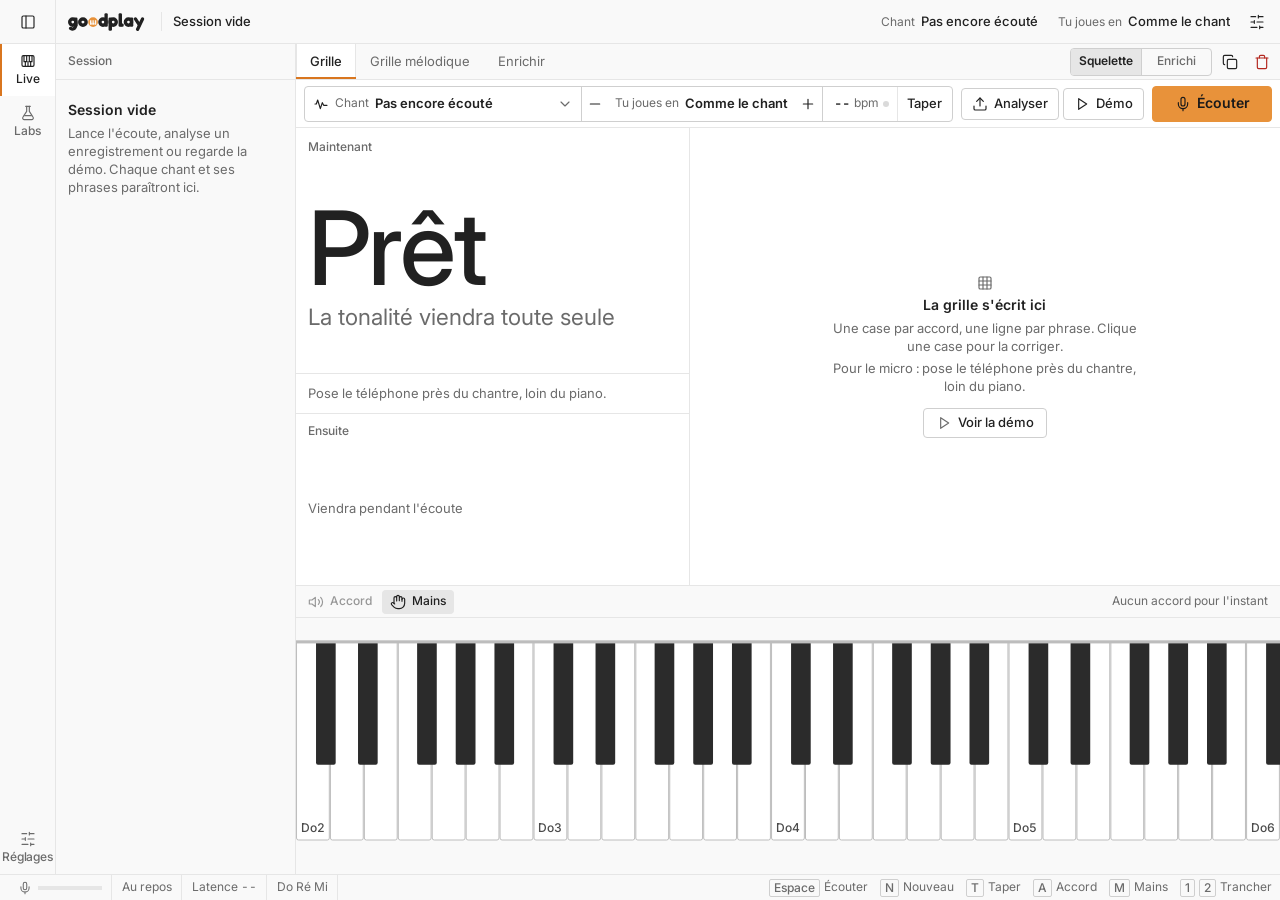
==== index.html @ c47165d8 "Version 2 : nouveau moteur, interface outil, Labs et reconnaissance Moteur réécrit (tonalité, accord" ====
<!doctype html>
<html lang="fr">
<head>
<meta charset="utf-8">
<meta name="viewport" content="width=device-width,initial-scale=1,viewport-fit=cover">
<meta name="description" content="goodplay écoute un chant, trouve la tonalité et souffle la basse à jouer au piano.">
<meta name="mobile-web-app-capable" content="yes">
<meta name="apple-mobile-web-app-capable" content="yes">
<meta name="apple-mobile-web-app-title" content="goodplay">
<meta name="theme-color" content="#ffffff" media="(prefers-color-scheme: light)">
<meta name="theme-color" content="#212121" media="(prefers-color-scheme: dark)">
<link rel="manifest" href="manifest.webmanifest">
<link rel="icon" href="icon.svg" type="image/svg+xml">
<link rel="apple-touch-icon" href="icon-180.png">
<title>goodplay</title>
<link rel="preconnect" href="https://fonts.googleapis.com">
<link rel="stylesheet" href="https://fonts.googleapis.com/css2?family=Inter:wght@400;500;600&display=swap">
<link rel="stylesheet" href="css/app.css">
</head>
<body data-onglet="live" data-panneau="grille">

<svg width="0" height="0" style="position:absolute" aria-hidden="true">
  <!-- Logo redessiné d'après la maquette. Le fichier officiel, s'il existe en SVG, se remplace ici. -->
  <symbol id="logo" viewBox="50 30 1680 395">
    <g fill="none" stroke="currentColor" stroke-width="75">
      <circle cx="155" cy="230" r="67.5"/><circle cx="378" cy="230" r="70"/><circle cx="818" cy="230" r="67.5"/><circle cx="1042" cy="230" r="67.5"/><circle cx="1377" cy="230" r="67.5"/>
    </g>
    <g fill="currentColor">
      <rect x="185" y="127" width="73" height="200" rx="28"/><rect x="850" y="35" width="73" height="298" rx="28"/><rect x="940" y="127" width="75" height="293" rx="28"/>
      <rect x="1160" y="35" width="75" height="298" rx="30"/><rect x="1200" y="262" width="72" height="71" rx="24"/><rect x="1410" y="127" width="73" height="206" rx="28"/>
    </g>
    <g fill="none" stroke="currentColor" stroke-width="72" stroke-linecap="round">
      <path d="M221 250V300C221 355 182 383 150 383C130 383 118 375 105 367"/><path d="M1530 160L1615 290"/><path d="M1686 160L1578 388"/>
    </g>
    <path fill="var(--accent)" fill-rule="evenodd" d="M493 230a107 107 0 1 0 214 0a107 107 0 1 0-214 0ZM532 195q0-8 8-8H563V243H572V280q0 8-8 8H540q-8 0-8-8ZM588 187H614V243H620V280q0 8-8 8H590q-8 0-8-8V243H588ZM640 187H662q8 0 8 8V280q0 8-8 8H638q-8 0-8-8V243H640Z"/>
  </symbol>
  <symbol id="i-mic" viewBox="0 0 24 24"><path d="M12 2a3 3 0 0 0-3 3v7a3 3 0 0 0 6 0V5a3 3 0 0 0-3-3Z"/><path d="M19 10v2a7 7 0 0 1-14 0v-2"/><path d="M12 19v3"/></symbol>
  <symbol id="i-stop" viewBox="0 0 24 24"><rect x="5" y="5" width="14" height="14" rx="2"/></symbol>
  <symbol id="i-upload" viewBox="0 0 24 24"><path d="M21 15v4a2 2 0 0 1-2 2H5a2 2 0 0 1-2-2v-4"/><path d="m17 8-5-5-5 5"/><path d="M12 3v12"/></symbol>
  <symbol id="i-play" viewBox="0 0 24 24"><path d="M7 4l12 8-12 8Z"/></symbol>
  <symbol id="i-plus" viewBox="0 0 24 24"><path d="M5 12h14M12 5v14"/></symbol>
  <symbol id="i-minus" viewBox="0 0 24 24"><path d="M5 12h14"/></symbol>
  <symbol id="i-sliders" viewBox="0 0 24 24"><path d="M21 4h-7M10 4H3M21 12h-9M8 12H3M21 20h-5M12 20H3M14 2v4M8 10v4M16 18v4"/></symbol>
  <symbol id="i-copy" viewBox="0 0 24 24"><rect width="14" height="14" x="8" y="8" rx="2"/><path d="M4 16c-1.1 0-2-.9-2-2V4c0-1.1.9-2 2-2h10c1.1 0 2 .9 2 2"/></symbol>
  <symbol id="i-trash" viewBox="0 0 24 24"><path d="M3 6h18"/><path d="M19 6v14c0 1-1 2-2 2H7c-1 0-2-1-2-2V6"/><path d="M8 6V4c0-1 1-2 2-2h4c1 0 2 1 2 2v2"/></symbol>
  <symbol id="i-x" viewBox="0 0 24 24"><path d="M18 6 6 18M6 6l12 12"/></symbol>
  <symbol id="i-alert" viewBox="0 0 24 24"><circle cx="12" cy="12" r="10"/><path d="M12 8v4M12 16h.01"/></symbol>
  <symbol id="i-chevron" viewBox="0 0 24 24"><path d="m6 9 6 6 6-6"/></symbol>
  <symbol id="i-fleche" viewBox="0 0 24 24"><path d="M5 12h14M13 6l6 6-6 6"/></symbol>
  <symbol id="i-haut" viewBox="0 0 24 24"><path d="m5 12 7-7 7 7M12 19V5"/></symbol>
  <symbol id="i-bas" viewBox="0 0 24 24"><path d="m5 12 7 7 7-7M12 5v14"/></symbol>
  <symbol id="i-music" viewBox="0 0 24 24"><path d="M9 18V5l12-2v13"/><circle cx="6" cy="18" r="3"/><circle cx="18" cy="16" r="3"/></symbol>
  <symbol id="i-grille" viewBox="0 0 24 24"><rect width="18" height="18" x="3" y="3" rx="2"/><path d="M3 9h18M3 15h18M9 3v18M15 3v18"/></symbol>
  <symbol id="i-piano" viewBox="0 0 24 24"><rect x="3" y="4" width="18" height="16" rx="2"/><path d="M8 13v7M16 13v7M12 13v7M6 4v9h4V4M14 4v9h4V4"/></symbol>
  <symbol id="i-labs" viewBox="0 0 24 24"><path d="M10 2v7.5L4.5 18A2.5 2.5 0 0 0 6.6 22h10.8a2.5 2.5 0 0 0 2.1-4L14 9.5V2"/><path d="M8.5 2h7M7 16h10"/></symbol>
  <symbol id="i-haut-parleur" viewBox="0 0 24 24"><path d="M11 5 6 9H2v6h4l5 4Z"/><path d="M15.5 8.5a5 5 0 0 1 0 7M19 5a10 10 0 0 1 0 14"/></symbol>
  <symbol id="i-oeil" viewBox="0 0 24 24"><path d="M2 12s3.6-7 10-7 10 7 10 7-3.6 7-10 7-10-7-10-7Z"/><circle cx="12" cy="12" r="3"/></symbol>
  <symbol id="i-main" viewBox="0 0 24 24"><path d="M18 11V6a2 2 0 0 0-4 0M14 10V4a2 2 0 0 0-4 0v2M10 10.5V6a2 2 0 0 0-4 0v8"/><path d="M18 8a2 2 0 0 1 4 0v6a8 8 0 0 1-8 8h-2c-2.8 0-4.5-.9-6-2.4L2.4 16a2 2 0 0 1 2.8-2.8L7 15"/></symbol>
  <symbol id="i-boucle" viewBox="0 0 24 24"><path d="m17 2 4 4-4 4"/><path d="M3 11V9a3 3 0 0 1 3-3h15M7 22l-4-4 4-4"/><path d="M21 13v2a3 3 0 0 1-3 3H3"/></symbol>
  <symbol id="i-check" viewBox="0 0 24 24"><path d="M20 6 9 17l-5-5"/></symbol>
  <symbol id="i-sure" viewBox="0 0 24 24"><circle cx="12" cy="12" r="10"/><path d="m8 12 3 3 5-6"/></symbol>
  <symbol id="i-probable" viewBox="0 0 24 24"><circle cx="12" cy="12" r="10"/><path d="M12 2a10 10 0 0 1 0 20Z" fill="currentColor"/></symbol>
  <symbol id="i-hypothese" viewBox="0 0 24 24"><circle cx="12" cy="12" r="10" stroke-dasharray="3 3.3"/><path d="M9.5 9.5a2.5 2.5 0 0 1 4.8 1c0 1.7-2.3 2-2.3 3.5M12 17h.01"/></symbol>
  <symbol id="i-cadenas" viewBox="0 0 24 24"><rect x="4" y="11" width="16" height="10" rx="2"/><path d="M8 11V7a4 4 0 0 1 8 0v4"/></symbol>
  <symbol id="i-ecoute" viewBox="0 0 24 24"><path d="M3 12h2l2-6 4 13 3-9 2 4h5"/></symbol>
  <symbol id="i-panneau" viewBox="0 0 24 24"><rect width="18" height="18" x="3" y="3" rx="2"/><path d="M9 3v18"/></symbol>
  <symbol id="i-recherche" viewBox="0 0 24 24"><circle cx="11" cy="11" r="8"/><path d="m21 21-4.3-4.3"/></symbol>
  <symbol id="i-idee" viewBox="0 0 24 24"><path d="M15 14c.2-1 .7-1.7 1.5-2.5A5 5 0 0 0 18 8 6 6 0 0 0 6 8c0 1 .2 2.2 1.5 3.5.7.7 1.3 1.5 1.5 2.5"/><path d="M9 18h6M10 22h4"/></symbol>
</svg>

<div class="app" id="app">
  <header class="barre">
    <button class="icone" id="arbreBasculer" aria-label="Masquer le panneau de gauche" aria-pressed="true" title="Masquer ou montrer le panneau de gauche"><svg class="ic"><use href="#i-panneau"/></svg></button>
    <svg class="logo" role="img" aria-label="goodplay"><use href="#logo"/></svg>
    <span class="espace" id="espaceNom">Session vide</span>
    <div class="barre-fin">
      <button class="tonbtn" id="barreTon" aria-haspopup="dialog" aria-expanded="false" aria-controls="popTon">
        <svg class="ic" id="barreIc"><use href="#i-ecoute"/></svg><small>Chant</small><b id="barreTonNom">Pas encore écouté</b><svg class="ic chev"><use href="#i-chevron"/></svg>
      </button>
      <button class="tonbtn barre-jeu" id="barreJeu" aria-haspopup="dialog" aria-expanded="false" aria-controls="popTon"><small>Tu joues en</small><b id="barreJeuNom">Comme le chant</b></button>
      <div class="vu vu-haut" role="img" aria-label="Niveau du micro"><span class="vu-rail"><i class="vuBarre"></i></span></div>
      <button class="icone act-reglages" aria-label="Réglages" title="Réglages"><svg class="ic"><use href="#i-sliders"/></svg></button>
    </div>
  </header>

  <nav class="rail" aria-label="Espaces">
    <button class="vue" data-onglet="live" aria-pressed="true"><svg class="ic"><use href="#i-piano"/></svg><span>Live</span></button>
    <button class="vue" data-onglet="labs" aria-pressed="false"><svg class="ic"><use href="#i-labs"/></svg><span>Labs</span></button>
    <button class="vue-r act-reglages"><svg class="ic"><use href="#i-sliders"/></svg><span>Réglages</span></button>
  </nav>

  <main class="scene" id="scene">
    <aside class="arbre" aria-label="Contenu de la session">
      <div class="arbre-tete">Session</div>
      <div class="arbre-corps" id="arbreCorps"></div>
    </aside>

    <div class="travail">
      <div class="onglets">
        <div class="f-onglets" role="tablist" aria-label="Affichage">
          <button role="tab" data-panneau="grille" aria-selected="true" id="tabGrille" aria-controls="grille">Grille</button>
          <button role="tab" data-panneau="melodie" aria-selected="false" id="tabMelodie" aria-controls="melodie">Grille mélodique</button>
          <button role="tab" data-panneau="enrichir" aria-selected="false" id="tabEnrichir" aria-controls="enrichirP">Enrichir<i class="point-signal" aria-hidden="true"></i></button>
        </div>
        <p class="structure" id="structure"></p>
        <div class="seg profondeur" role="group" aria-label="Profondeur des accords">
          <button data-v="squelette" title="La basse et l'accord de base">Squelette</button>
          <button data-v="enrichi" title="Ajoute une couleur à chaque accord">Enrichi</button>
        </div>
        <button class="icone" id="copier" aria-label="Copier la grille" title="Copier la grille"><svg class="ic"><use href="#i-copy"/></svg></button>
        <button class="icone danger" id="effacer" aria-label="Effacer la grille" title="Effacer la grille"><svg class="ic"><use href="#i-trash"/></svg></button>
      </div>

      <div class="commande" aria-label="Commandes">
        <div class="cmd-champ">
          <button class="seg-ton" id="tonBtn" aria-haspopup="dialog" aria-expanded="false" aria-controls="popTon">
            <svg class="ic" id="tonIc"><use href="#i-ecoute"/></svg><small>Chant</small><b id="tonNom">Pas encore écouté</b><span class="ton-etat" id="tonEtat"></span><svg class="ic chev"><use href="#i-chevron"/></svg>
          </button>
          <div class="jeu" role="group" aria-label="Tonalité dans laquelle tu joues">
            <button class="pas" id="jeuMoins" aria-label="Jouer un demi-ton plus bas" title="Un demi-ton plus bas"><svg class="ic"><use href="#i-minus"/></svg></button>
            <button class="jeu-val" id="jeuBtn" aria-haspopup="dialog" aria-expanded="false" aria-controls="popTon"><small>Tu joues en</small><b id="jeuNom">Comme le chant</b><output class="tp" id="tpVal" aria-live="polite"></output></button>
            <button class="pas" id="jeuPlus" aria-label="Jouer un demi-ton plus haut" title="Un demi-ton plus haut"><svg class="ic"><use href="#i-plus"/></svg></button>
          </div>
          <div class="tempo">
            <span class="bpm"><b class="bpmV">--</b><small>bpm</small><i class="battue" id="battue"></i></span>
            <button class="taper taper-cmd">Taper</button>
          </div>
        </div>
        <div class="cmd-sec">
          <button class="btn direct-seul act-nouveau"><svg class="ic"><use href="#i-plus"/></svg><span>Nouveau chant</span></button>
          <label class="btn repos"><svg class="ic"><use href="#i-upload"/></svg><span>Analyser<span class="long"> un enregistrement</span></span><input class="act-fichier" type="file" accept="audio/*,.m4a,.mp3,.wav,.aac"></label>
          <button class="btn repos act-demo"><svg class="ic"><use href="#i-play"/></svg><span>Démo</span></button>
          <button class="btn tel-seul act-accord" disabled aria-label="Écouter l'accord"><svg class="ic"><use href="#i-haut-parleur"/></svg></button>
          <button class="btn tel-seul act-mains" aria-pressed="true" aria-label="Montrer les mains"><svg class="ic"><use href="#i-main"/></svg></button>
        </div>
        <button class="btn principal envoi act-micro repos"><svg class="ic"><use href="#i-mic"/></svg><span>Écouter</span></button>
        <button class="btn principal envoi arret act-arret direct-seul"><svg class="ic"><use href="#i-stop"/></svg><span>Arrêter</span></button>
      </div>

      <div class="corps">
        <section class="maintenant" id="pupitre" aria-label="Accord à jouer">
          <div class="reco-bande" id="recoBande" role="status" hidden><p id="recoTxt"></p><button class="lien" id="recoSauve" aria-haspopup="dialog" hidden></button><button class="lien" id="recoNon" hidden>Ce n'est pas ce chant</button></div>
          <button class="tp-bande" id="tpBande" aria-haspopup="dialog" aria-controls="popTon" hidden></button>
          <div class="ton-choix" id="tonChoix" role="group" aria-label="Choisis la tonalité" hidden></div>
          <div class="duo">
            <div class="now">
              <span class="etiq-z">Maintenant<span class="prop" id="nowProp" title="Je devine les accords : le chant n'est pas reconnu" hidden>proposition</span></span>
              <button class="now-btn" id="nowBtn" aria-label="Écouter l'accord" disabled>
                <span class="chiffre" id="nowDeg"></span>
                <span class="accord" id="nowNom"></span>
                <span class="now-basse" id="nowBasse"></span>
              </button>
              <div class="now-choix" id="nowChoix" role="group" aria-label="Choisis l'accord" hidden></div>
            </div>
            <div class="ensuite vide-en" id="ensuite">
              <span class="etiq-z">Ensuite<span class="badge" id="nextBadge" hidden></span></span>
              <span class="en-corps" id="nextCorps"><span class="chiffre2" id="nextDeg"></span><span class="accord2" id="nextNom"></span></span>
              <span class="en-attente" id="nextAttente"></span>
              <span class="jauge" id="nextJauge" hidden><i id="nextJaugeI"></i></span>
            </div>
          </div>
          <div class="sous-ligne">
            <p class="sous" id="nowSous"></p>
            <div class="pasca" id="pasCa" hidden></div>
          </div>
          <div class="aide" id="aide" role="status" hidden><svg class="ic"><use href="#i-alert"/></svg><span><b id="aideT"></b> <span id="aideD"></span></span></div>
          <aside class="enrichir-tel" aria-label="Idée pour enrichir"><svg class="ic"><use href="#i-idee"/></svg><div class="suggs" id="suggsTel"></div></aside>
        </section>

        <section class="feuille" id="feuille" aria-label="Grille de la chanson">
          <div class="f-corps">
            <div class="grille" id="grille" role="tabpanel" aria-labelledby="tabGrille" tabindex="-1">
              <div class="vide" id="grilleVide"><svg class="ic"><use href="#i-grille"/></svg><b>La grille s'écrit ici</b><span>Une case par accord, une ligne par phrase. Clique une case pour la corriger.</span><span>Pour le micro : pose le téléphone près du chantre, loin du piano.</span><button class="btn act-demo vide-action"><svg class="ic"><use href="#i-play"/></svg>Voir la démo</button></div>
            </div>
            <div class="melodie" id="melodie" role="tabpanel" aria-labelledby="tabMelodie" tabindex="-1" hidden>
              <div class="vide" id="melodieVide"><svg class="ic"><use href="#i-music"/></svg><b>La mélodie s'écrit ici</b><span>Chaque note chantée, avec son nom, sous les accords, dès que tu chantes.</span></div>
            </div>
            <div class="enrichir-p" id="enrichirP" role="tabpanel" aria-labelledby="tabEnrichir" tabindex="-1" hidden>
              <div class="en-tete">
                <h2>Suggestions de l'accord en cours et du suivant</h2>
                <button class="choix" id="styleBtn" aria-haspopup="listbox" aria-expanded="false"><small>Style</small><span id="styleNom">Gospel</span><svg class="ic"><use href="#i-chevron"/></svg></button>
              </div>
              <div class="suggs" id="suggs"></div>
            </div>
            <button class="direct" id="retourDirect" hidden><svg class="ic"><use href="#i-bas"/></svg>Revenir au direct</button>
          </div>
          <textarea class="copie" id="copieTexte" readonly hidden aria-label="Texte de la grille à copier"></textarea>
        </section>
      </div>

      <div class="sep" role="separator" aria-orientation="horizontal" aria-label="Hauteur du clavier" tabindex="0"></div>

      <section class="kbzone" aria-label="Clavier et mains">
        <div class="kb-tete">
          <div class="kb-actions">
            <button class="btn act-accord" disabled><svg class="ic"><use href="#i-haut-parleur"/></svg><span>Accord</span></button>
            <button class="btn act-mains" aria-pressed="true"><svg class="ic"><use href="#i-main"/></svg><span>Mains</span></button>
          </div>
          <div class="apercu" id="apercu" hidden><span id="apercuNom"></span><button class="lien" id="apercuFin">Retour au direct</button></div>
          <p class="kb-etat" id="kbEtat"></p>
        </div>
        <div class="kb-corps"><div class="clavier" id="clavier"></div></div>
      </section>
    </div>
  </main>

  <section class="labs" id="labs" hidden><div id="labsMontage"></div></section>

  <footer class="statut">
    <span class="st-bloc st-live vu vu-bas" role="img" aria-label="Niveau du micro"><svg class="ic"><use href="#i-mic"/></svg><span class="vu-rail"><i class="vuBarre"></i></span></span>
    <span class="st-bloc" id="stEtat" role="status">Au repos</span>
    <span class="st-bloc st-live" id="stLat" title="Temps entre le début de note retenu par le moteur et l'accord affiché, médiane des derniers accords">Latence --</span>
    <button class="st-nota" id="stNota" title="Changer les noms des notes"></button>
    <span class="st-racc" aria-label="Raccourcis clavier">
      <span><kbd>Espace</kbd><i>Écouter</i></span>
      <span class="st-live"><kbd>N</kbd><i>Nouveau</i></span>
      <span class="st-live"><kbd>T</kbd><i>Taper</i></span>
      <span class="st-live"><kbd>A</kbd><i>Accord</i></span>
      <span class="st-live"><kbd>M</kbd><i>Mains</i></span>
      <span class="st-live"><kbd>1</kbd><kbd>2</kbd><i>Trancher</i></span>
    </span>
  </footer>

  <nav class="tabbar" aria-label="Navigation">
    <button class="tab" data-onglet="live" aria-pressed="true"><svg class="ic"><use href="#i-piano"/></svg>Live</button>
    <button class="tab" data-onglet="grille" aria-pressed="false"><svg class="ic"><use href="#i-grille"/></svg>Grille</button>
    <button class="fab" id="fab"><svg class="ic"><use id="fabIc" href="#i-mic"/></svg><span id="fabTxt">Écouter</span></button>
    <button class="tab" data-onglet="melodie" aria-pressed="false"><svg class="ic"><use href="#i-music"/></svg>Mélodie</button>
    <button class="tab" data-onglet="labs" aria-pressed="false"><svg class="ic"><use href="#i-labs"/></svg>Labs</button>
  </nav>
</div>

<div class="annonce" id="annonce" role="status" hidden>
  <svg class="ic" id="annonceIc"><use id="annonceUse" href="#i-haut"/></svg>
  <div class="annonce-t" id="annonceT"></div>
  <button class="lien" id="annonceAnnuler" hidden>Annuler</button>
  <button class="icone petite" id="annonceFermer" aria-label="Fermer le message"><svg class="ic"><use href="#i-x"/></svg></button>
</div>

<!-- Enregistrer un chant -->
<div class="pop pop-nom" id="popNom" role="dialog" aria-label="Enregistrer dans Mes chants" hidden>
  <div class="pop-tete"><h2>Enregistrer dans Mes chants</h2><button class="icone" data-fermer aria-label="Fermer"><svg class="ic"><use href="#i-x"/></svg></button></div>
  <form class="nom-form" id="nomForm" novalidate>
    <label class="nom-champ"><span>Nom du chant</span><input id="nomChant" maxlength="60" autocomplete="off"></label>
    <button class="btn principal" type="submit">Enregistrer</button>
    <p class="nom-err" id="nomErr" role="alert" hidden></p>
    <p class="note">Ta grille et la mélodie entendue restent sur cet appareil. Je reconnaîtrai ce chant la prochaine fois, même dans une autre tonalité.</p>
  </form>
</div>

<!-- Tonalité et Transpose -->
<div class="pop pop-ton" id="popTon" role="dialog" aria-label="Tonalité et Transpose" hidden>
  <div class="pop-tete"><h2>Tonalité et Transpose</h2><button class="icone" data-fermer aria-label="Fermer"><svg class="ic"><use href="#i-x"/></svg></button></div>
  <div class="ton-cols">
    <div class="ton-col">
      <h3>Le chant</h3>
      <p class="etat" id="popEtat"></p>
      <div class="seg" id="tonMode" role="group" aria-label="Choix de la tonalité du chant"><button data-v="auto">Automatique</button><button data-v="manuel">Je la choisis</button></div>
      <div class="ton-manuel" id="tonManuel" hidden>
        <div class="notes" id="tonNotes" role="group" aria-label="Note de la tonalité"></div>
        <div class="seg" id="tonQualite" role="group" aria-label="Mode"><button data-v="maj">Majeur</button><button data-v="min">Mineur</button></div>
      </div>
      <button class="btn" id="redetecter"><svg class="ic"><use href="#i-boucle"/></svg>Re-détecter</button>
      <p class="note">Re-détecter repart à zéro, sur un nouveau bloc de grille.</p>
    </div>
    <div class="ton-col">
      <h3>Tu joues en</h3>
      <p class="etat" id="popJeu"></p>
      <div class="notes" id="jeuNotes" role="group" aria-label="Tonalité dans laquelle tu joues"></div>
      <div class="ligne-pas">
        <button class="btn" id="popMoins"><svg class="ic"><use href="#i-minus"/></svg>Demi-ton</button>
        <button class="btn" id="popPlus"><svg class="ic"><use href="#i-plus"/></svg>Demi-ton</button>
      </div>
      <button class="btn" id="popComme">Comme le chant</button>
      <div class="tempo-tel"><span class="bpm"><b class="bpmV">--</b><small>bpm</small></span><button class="btn taper">Taper le tempo</button></div>
      <div class="actions-tel"><button class="btn direct-seul act-nouveau"><svg class="ic"><use href="#i-plus"/></svg>Nouveau chant</button><button class="btn act-mains" aria-pressed="true"><svg class="ic"><use href="#i-main"/></svg><span>Mains</span></button></div>
    </div>
  </div>
</div>

<!-- Une case de la grille -->
<div class="pop pop-case" id="popCase" role="dialog" aria-labelledby="caseTitre" hidden>
  <div class="pop-tete">
    <h2 id="caseTitre"></h2>
    <button class="icone" data-fermer aria-label="Fermer"><svg class="ic"><use href="#i-x"/></svg></button>
  </div>
  <div class="case-corps">
    <h3>C'est plutôt</h3>
    <div class="case-alts" id="caseAlts"></div>
    <div class="case-autres" id="caseAutres"></div>
    <div class="case-clavier" id="caseClavier"></div>
    <button class="btn principal" id="caseEcouter"><svg class="ic"><use href="#i-haut-parleur"/></svg>Écouter cet accord</button>
  </div>
</div>

<div class="pop pop-liste" id="popMenu" role="listbox" aria-label="Choix" tabindex="-1" hidden></div>

<!-- Réglages -->
<dialog id="reglages" aria-labelledby="regTitre">
  <div class="reg-tete"><h2 id="regTitre">Réglages</h2><button class="icone" id="fermerReglages" aria-label="Fermer les réglages"><svg class="ic"><use href="#i-x"/></svg></button></div>
  <div class="reg">
    <div class="champ"><span class="champ-t">Thème</span>
      <div class="seg" data-reg="theme" role="group" aria-label="Thème"><button data-v="auto">Auto</button><button data-v="light">Clair</button><button data-v="dark">Sombre</button></div></div>
    <div class="champ"><span class="champ-t">Noms des notes</span>
      <div class="seg" data-reg="notation" role="group" aria-label="Noms des notes"><button data-v="fr">Do Ré Mi</button><button data-v="en">C D E</button></div></div>
    <div class="champ"><span class="champ-t">Main gauche</span>
      <div class="seg" data-reg="niveauMg" role="group" aria-label="Main gauche"><button data-v="0">Basse</button><button data-v="1">Octave</button><button data-v="2">Avec quinte</button></div></div>

    <div class="champ"><label class="interrupteur"><span><b>Un bassiste joue avec toi</b><small>Lit aussi la basse réelle dans le son. À activer seulement si un autre musicien joue la basse. S'applique à partir d'une grille vide.</small></span><input type="checkbox" role="switch" id="basseReelle"><i></i></label></div>
    <div class="champ"><label class="interrupteur"><span><b>Suivre les changements de tonalité</b><small>Bascule seul quand la personne qui mène change de ton.</small></span><input type="checkbox" role="switch" id="modulationAuto"><i></i></label></div>
    <div class="champ"><label class="champ-t" for="silence">Nouveau chant après un silence de <span id="silenceV"></span></label><input type="range" id="silence" min="8" max="60" step="1"></div>

    <div class="champ"><span class="champ-t">Voix</span>
      <div class="seg" data-reg="sortie" role="group" aria-label="Sortie"><button data-v="both">Écran et voix</button><button data-v="voice">Voix seule</button><button data-v="screen">Écran seul</button></div>
      <small>La voix seule convient aux lunettes sans écran.</small></div>
    <div class="champ"><span class="champ-t">La voix annonce</span>
      <div class="seg" data-reg="annonce" role="group" aria-label="La voix annonce"><button data-v="deg">Degré</button><button data-v="note">Note</button><button data-v="both">Les deux</button></div></div>
    <div class="champ" id="champVoixTel" hidden><label class="interrupteur"><span><b>Activer la voix sur ce téléphone</b><small>Désactivée par défaut : sur iPhone, la voix peut couper le micro pendant l'écoute.</small></span><input type="checkbox" role="switch" id="voixTel"><i></i></label></div>

    <div class="champ"><label class="interrupteur"><span><b>Paroles (expérimental)</b><small>Reconnaissance vocale du chant, quand le navigateur la permet.</small></span><input type="checkbox" role="switch" id="paroles"><i></i></label></div>
    <div class="champ"><label class="champ-t" for="volDemo">Volume de la démo</label><input type="range" id="volDemo" min="0" max="1" step=".05"><small>La démo : Amazing Grace par Vera Hall, Dock Reed, Jesse Allison, Alabama, 1937, voix seules, domaine public selon Wikimedia Commons.</small></div>

    <details class="diag" id="diag">
      <summary>Diagnostic<svg class="ic"><use href="#i-chevron"/></svg></summary>
      <p class="note">Si le micro se comporte mal sur ton téléphone, copie ce texte et envoie-le.</p>
      <pre id="diagTexte" tabindex="0"></pre>
      <button class="btn" id="diagCopier"><svg class="ic"><use href="#i-copy"/></svg>Copier le diagnostic</button>
    </details>
  </div>
</dialog>

<script src="js/theorie.js"></script>
<script src="js/doigtes.js"></script>
<script src="js/moteur.js"></script>
<script src="js/catalogue.js"></script>
<script src="js/enrichir.js"></script>
<script src="js/audio.js"></script>
<script src="js/clavier.js"></script>
<link rel="stylesheet" href="css/labs.css">
<script src="js/chants.js"></script>
<script src="js/reconnaissance.js"></script>
<script src="js/labs.js"></script>
<script src="js/app.js"></script>
</body>
</html>
---- css/app.css ----
/* goodplay : un outil de travail. Plan continu, panneaux jointifs à filets de 1 px, rayon de 4 px au maximum.
   Base : le téléphone. PC à partir de 1024 px, téléphone couché juste avant le PC.
   Orange vif : l'action principale et l'onglet actif. Orange de la basse : main gauche. Bleu : accord et main droite. */
:root{
  --fond:#fff; --panneau:#f9f9f9; --survol:#f2f2f2; --presse:#e6e6e6;
  --filet:#e6e6e6; --bord:#cfcfcf; --bord-fort:#8c8c8c;
  --texte:#212121; --texte-2:#6b6b6b;
  --accent:#e8923a; --accent-h:#f0a252; --accent-a:#d9822b; --sur-accent:#1a1a1a; --accent-fil:#d9761f;
  --basse:#a85000; --accord:#125c9d; --actif:#1b6fb8; --sur-actif:#fff; --actif-doux:#e6f0f9; --orange-doux:#fcefe2;
  --ok:#17703f; --danger:#b3261e; --focus:#1b6fb8;
  --melodie:#212121; --melodie-vive:#125c9d; --ligne-tonique:#b0b0b0; --ligne-gamme:#e6e6e6;
  --t-blanche:#fff; --t-blanche-h:#ececec; --t-bord:#bdbdbd; --t-noire:#2b2b2b; --t-noire-h:#4a4a4a; --t-texte:#4a4a4a;
  --jg:#f4c08e; --jg-noire:#c96f14; --jd:#8fc0ec; --jd-noire:#1b6fb8; --m-g:#e8923a; --m-d:#1b6fb8; --sur-m-g:#1a1a1a; --sur-m-d:#fff;
  --ombre:0 2px 8px rgba(0,0,0,.14); --voile:rgba(0,0,0,.4);
  --f:"Inter",system-ui,-apple-system,"Segoe UI",sans-serif;
  --r:4px; --vite:120ms;
  --cible:44px; --taille:14px; --kb-h:clamp(170px,32vh,560px); --arbre-l:240px;
  color-scheme:light;
}
@media (prefers-color-scheme:dark){:root:not([data-theme="light"]){
  --fond:#212121; --panneau:#2b2b2b; --survol:#333; --presse:#3a3a3a;
  --filet:#3a3a3a; --bord:#4d4d4d; --bord-fort:#8c8c8c;
  --texte:#f0f0f0; --texte-2:#a6a6a6;
  --accent-fil:#e8923a;
  --basse:#f5b06a; --accord:#8ec8ff; --actif:#2a73b5; --sur-actif:#fff; --actif-doux:#22364a; --orange-doux:#3d2f22;
  --ok:#67d694; --danger:#ff9d92; --focus:#8ec8ff;
  --melodie:#f0f0f0; --melodie-vive:#8ec8ff; --ligne-tonique:#6b6b6b; --ligne-gamme:#3a3a3a;
  --t-blanche:#d4d4d4; --t-blanche-h:#c2c2c2; --t-bord:#6b6b6b; --t-noire:#141414; --t-noire-h:#3a3a3a; --t-texte:#3a3a3a;
  --jg:#e8a765; --jg-noire:#d9822b; --jd:#6aaae3; --jd-noire:#2a73b5; --m-d:#2a73b5;
  --ombre:0 2px 8px rgba(0,0,0,.5); --voile:rgba(0,0,0,.55);
  color-scheme:dark }}
:root[data-theme="dark"]{
  --fond:#212121; --panneau:#2b2b2b; --survol:#333; --presse:#3a3a3a;
  --filet:#3a3a3a; --bord:#4d4d4d; --bord-fort:#8c8c8c;
  --texte:#f0f0f0; --texte-2:#a6a6a6;
  --accent-fil:#e8923a;
  --basse:#f5b06a; --accord:#8ec8ff; --actif:#2a73b5; --sur-actif:#fff; --actif-doux:#22364a; --orange-doux:#3d2f22;
  --ok:#67d694; --danger:#ff9d92; --focus:#8ec8ff;
  --melodie:#f0f0f0; --melodie-vive:#8ec8ff; --ligne-tonique:#6b6b6b; --ligne-gamme:#3a3a3a;
  --t-blanche:#d4d4d4; --t-blanche-h:#c2c2c2; --t-bord:#6b6b6b; --t-noire:#141414; --t-noire-h:#3a3a3a; --t-texte:#3a3a3a;
  --jg:#e8a765; --jg-noire:#d9822b; --jd:#6aaae3; --jd-noire:#2a73b5; --m-d:#2a73b5;
  --ombre:0 2px 8px rgba(0,0,0,.5); --voile:rgba(0,0,0,.55);
  color-scheme:dark }

*{box-sizing:border-box}
[hidden]{display:none!important}
html{-webkit-text-size-adjust:100%;height:100%}
body{margin:0;height:100%;background:var(--fond);color:var(--texte);font:400 var(--taille)/1.4 var(--f);font-variant-numeric:tabular-nums;overflow-x:hidden}
h1,h2,h3,p,figure{margin:0}
button,input,textarea{font:inherit;color:inherit}
button,label{-webkit-tap-highlight-color:transparent}
:focus-visible{outline:2px solid var(--focus);outline-offset:-2px}
.ic{width:16px;height:16px;flex:none;fill:none;stroke:currentColor;stroke-width:1.75;stroke-linecap:round;stroke-linejoin:round}
.logo{display:block;height:18px;width:auto;aspect-ratio:1680/395;flex:none}
kbd{display:inline-block;font:500 12px/1 var(--f);padding:2px 4px;border:1px solid var(--bord);border-radius:2px;color:inherit}
.note{color:var(--texte-2);font-size:13px}
.long,.tel-seul{display:inline}

/* Boutons : huit états */
.btn{position:relative;display:inline-flex;align-items:center;justify-content:center;gap:6px;min-height:var(--cible);padding:0 12px;border:1px solid var(--bord);border-radius:var(--r);background:transparent;color:var(--texte);font-size:var(--taille);font-weight:500;line-height:1.2;cursor:pointer;text-align:center;white-space:nowrap;transition:background-color var(--vite) ease,border-color var(--vite) ease}
.btn:active{background:var(--presse)}
.btn:disabled{opacity:.45;cursor:not-allowed}
.btn[aria-busy="true"]{opacity:.7;cursor:progress}
.btn[aria-pressed="true"]{background:var(--presse);border-color:var(--bord-fort)}
.btn.principal{background:var(--accent);border-color:var(--accent);color:var(--sur-accent);font-weight:600}
.btn.principal:active{background:var(--accent-a);border-color:var(--accent-a)}
.btn.arret .ic{fill:currentColor;stroke:none}
.btn input{position:absolute;width:1px;height:1px;opacity:0}
label.btn:focus-within{outline:2px solid var(--focus);outline-offset:-2px}
.icone{display:inline-grid;place-items:center;width:var(--cible);height:var(--cible);flex:none;padding:0;border:0;border-radius:var(--r);background:transparent;color:var(--texte);cursor:pointer;transition:background-color var(--vite) ease}
.icone:active{background:var(--presse)}
.icone:disabled{opacity:.45;cursor:not-allowed}
.icone[aria-pressed="true"]{background:var(--presse)}
.icone.danger{color:var(--danger)}
.lien{display:inline-flex;align-items:center;gap:6px;min-height:var(--cible);padding:0 8px;border:0;border-radius:var(--r);background:transparent;color:var(--accord);font-weight:500;cursor:pointer;transition:background-color var(--vite) ease}
.lien:active{background:var(--presse)}
@media (hover:hover) and (pointer:fine){
  .btn:hover:not(:disabled){background:var(--survol)}
  .btn[aria-pressed="true"]:hover{background:var(--presse)}
  .btn.principal:hover:not(:disabled){background:var(--accent-h);border-color:var(--accent-h)}
  .icone:hover:not(:disabled),.lien:hover{background:var(--survol)}
}

/* Choix segmenté : un champ continu, sans pastille */
.seg{display:inline-grid;grid-auto-flow:column;grid-auto-columns:1fr;border:1px solid var(--bord);border-radius:var(--r);overflow:clip}
.seg button{min-height:var(--cible);padding:0 10px;border:0;border-radius:0;background:transparent;color:var(--texte-2);font-size:var(--taille);font-weight:500;cursor:pointer;white-space:nowrap;transition:background-color var(--vite) ease,color var(--vite) ease}
.seg button+button{box-shadow:inset 1px 0 0 var(--bord)}
.seg button:active{background:var(--presse);color:var(--texte)}
.seg button:disabled{opacity:.45;cursor:not-allowed}
.seg button[aria-pressed="true"]{background:var(--presse);color:var(--texte);font-weight:600}
@media (hover:hover) and (pointer:fine){.seg button:hover:not(:disabled):not([aria-pressed="true"]){background:var(--survol);color:var(--texte)}}

/* Cadre */
.app{height:100vh;height:100dvh;display:grid;grid-template-columns:minmax(0,1fr);grid-template-rows:auto minmax(0,1fr) auto;overflow:hidden;overflow:clip}
.rail,.statut,.arbre,.sep,#arbreBasculer,.espace,.barre .barre-jeu,.barre .tonbtn small{display:none}

/* Barre haute */
.barre{display:flex;align-items:center;gap:6px;min-height:44px;padding:env(safe-area-inset-top) max(0px,env(safe-area-inset-right)) 0 max(10px,env(safe-area-inset-left));background:var(--panneau);border-bottom:1px solid var(--filet)}
.barre-fin{flex:1;min-width:0;display:flex;align-items:center;gap:6px;justify-content:flex-end}
.tonbtn{flex:1;min-width:0;align-self:stretch;display:flex;align-items:center;gap:6px;min-height:var(--cible);padding:0 8px;border:0;border-radius:0;background:transparent;box-shadow:inset 1px 0 0 var(--filet),inset -1px 0 0 var(--filet);text-align:left;cursor:pointer;transition:background-color var(--vite) ease}
.tonbtn:active{background:var(--presse)}
.tonbtn b{flex:1;min-width:0;font-weight:600;white-space:nowrap;overflow:hidden;text-overflow:ellipsis}
.tonbtn .chev{color:var(--texte-2)}
.tonbtn[data-etat="sure"] #barreIc,.seg-ton[data-etat="sure"] #tonIc{color:var(--ok)}
.tonbtn[data-etat="choisie"] #barreIc,.seg-ton[data-etat="choisie"] #tonIc{color:var(--accord)}
.vu{display:flex;align-items:center;gap:6px;flex:none;color:var(--texte-2)}
.vu-rail{display:block;width:28px;height:4px;background:var(--presse);overflow:hidden;position:relative}
.vu-rail i{position:absolute;inset:0;background:var(--texte-2);transform:scaleX(0);transform-origin:left}
.vu.signal .vu-rail i{background:var(--ok)}
body[data-en-cours] .barre .logo{display:none}
body[data-onglet="labs"] .tonbtn,body[data-onglet="labs"] .vu-haut,body[data-onglet="labs"] .barre-jeu{display:none}
body[data-onglet="labs"] .barre .logo{display:block}

/* Scène du téléphone */
.scene{min-height:0;display:flex;overflow:hidden}
.travail{flex:1;min-width:0;min-height:0;display:flex;flex-direction:column}
.corps{display:contents}
.maintenant{order:1}
.onglets{order:2}
.commande{order:3}
.feuille{order:4}
.kbzone{order:5}

/* Transpose sur téléphone : lisible dès qu'il est actif */
.tp-bande{flex:none;display:block;width:100%;min-height:var(--cible);padding:2px 10px;border:0;border-bottom:1px solid var(--filet);border-radius:0;background:var(--panneau);color:var(--texte);font-weight:500;text-align:left;cursor:pointer;transition:background-color var(--vite) ease}
.tp-bande:active{background:var(--presse)}
.reco-bande{flex:none;display:flex;flex-wrap:wrap;align-items:center;gap:0 4px;min-height:var(--cible);padding:0 2px 0 10px;border-bottom:1px solid var(--filet);background:var(--panneau)}
.reco-bande[hidden]{display:none}
.reco-bande p{flex:1 1 auto;min-width:0;margin:0;padding-block:4px;font-size:13px;overflow-wrap:anywhere}
.reco-bande b{font-weight:600;color:var(--accord)}
.reco-bande small{font-size:12px;color:var(--texte-2)}
.rb-et{color:var(--texte-2)}
.rb-prop{font-weight:500}
.reco-bande .lien{flex:none;padding-inline:8px;font-size:13px;white-space:nowrap}
.chant[hidden]{display:none}
.now-btn[hidden]{display:none}
.now-choix{flex:1;min-height:0;display:flex;align-items:stretch;gap:4px}
.now-choix[hidden]{display:none}
.ch-acc{position:relative;flex:1 1 0;min-width:0;display:flex;flex-direction:column;align-items:center;justify-content:center;padding:0 4px;border:1px solid var(--bord);border-radius:var(--r);background:transparent;color:var(--texte);line-height:1;cursor:pointer;transition:background-color var(--vite) ease}
.ch-acc:active{background:var(--presse)}
.ch-acc b{font-size:min(50cqh,22cqw);font-weight:600;color:var(--basse)}
.ch-acc span{max-width:100%;overflow:hidden;font-size:max(13px,min(20cqh,9cqw));font-weight:600;letter-spacing:-.01em;white-space:nowrap}
.ch-acc kbd{position:absolute;top:4px;right:4px}
.ch-ou{align-self:center;flex:none;font-size:13px;color:var(--texte-2)}
.ton-choix{flex:none;display:flex;flex-wrap:wrap;align-items:center;gap:2px 6px;min-height:var(--cible);padding:2px 10px;border-bottom:1px solid var(--filet);background:var(--panneau);font-size:13px;color:var(--texte-2)}
.ton-choix[hidden]{display:none}
@media (hover:hover) and (pointer:fine){.ch-acc:hover{background:var(--survol)}}
.chant-t .c-reconnu{color:var(--accord);font-weight:500}
.ar-reconnu{display:flex;flex-wrap:wrap;gap:0 6px;align-items:baseline;padding:6px 10px;border-bottom:1px solid var(--filet);font-size:13px}
.ar-reconnu b{font-weight:600}
.ar-reconnu small{color:var(--texte-2);font-size:12px}
.nom-form{display:flex;flex-wrap:wrap;align-items:flex-end;gap:8px;padding-top:10px}
.nom-champ{flex:1 1 180px;min-width:0;display:flex;flex-direction:column;gap:2px;font-size:12px;color:var(--texte-2)}
.nom-champ input{width:100%;min-height:var(--cible);padding:0 8px;border:1px solid var(--bord);border-radius:var(--r);background:var(--fond);color:var(--texte);font:400 16px/1.2 var(--f)}
.nom-champ input[aria-invalid="true"]{border-color:var(--danger);box-shadow:inset 0 0 0 1px var(--danger)}
.nom-err{flex-basis:100%;margin:0;color:var(--danger);font-size:13px;font-weight:500}
.nom-form .note{flex-basis:100%;margin:0}
.tp-bande b{font-weight:600;color:var(--accord)}

/* Maintenant et Ensuite : les plus gros textes de l'interface, à plat */
.maintenant{flex:none;min-height:0;display:flex;flex-direction:column;background:var(--fond);border-bottom:1px solid var(--filet)}
.duo{flex:none;height:clamp(96px,20dvh,190px);display:grid;grid-template-columns:minmax(0,1.62fr) minmax(0,1fr)}
.now,.ensuite{container-type:size;min-width:0;min-height:0;display:flex;flex-direction:column;padding:4px 10px 6px}
.ensuite{border-left:1px solid var(--filet)}
.etiq-z{flex:none;display:flex;align-items:center;gap:6px;height:20px;font-size:12px;font-weight:500;color:var(--texte-2);white-space:nowrap}
.prop{display:inline-flex;align-items:center;gap:4px;font-weight:400}
.prop::before{content:"";width:6px;height:6px;border-radius:50%;box-shadow:inset 0 0 0 1px currentColor}
.now-btn{--n:3;flex:1;min-height:0;min-width:0;display:flex;flex-wrap:wrap;align-items:baseline;align-content:center;gap:0 .16em;margin:0 -4px;padding:0 4px;border:0;border-radius:var(--r);background:transparent;color:inherit;text-align:left;cursor:pointer;transition:background-color var(--vite) ease;font-size:min(58cqh,calc((100cqw - 20px)/(var(--n)*.66 + .72)));line-height:1}
.now-btn:disabled{cursor:default}
.now-btn:not(:disabled):active{background:var(--presse)}
.chiffre{flex:none;font-size:.8em;font-weight:600;color:var(--basse);line-height:1}
.chiffre.attente{display:none}
.accord{font-weight:600;letter-spacing:-.02em;white-space:nowrap;line-height:1.02}
.now-basse{flex-basis:100%;margin-top:2px;font-size:max(13px,.22em);font-weight:500;line-height:1.25;color:var(--basse);white-space:nowrap}
.now-basse small{font-size:1em;font-weight:400;color:var(--texte-2)}
.attend .accord{font-weight:500;color:var(--texte)}
.attend .now-basse{font-weight:400;color:var(--texte-2);white-space:normal}
.attend .now-basse b{font-weight:600;color:var(--texte)}

.en-corps{--n:3;flex:1;min-height:0;display:flex;flex-wrap:wrap;align-items:baseline;align-content:center;gap:0 .16em;font-size:min(46cqh,calc((100cqw - 20px)/(var(--n)*.66 + .72)));line-height:1}
.chiffre2{flex:none;font-size:.8em;font-weight:600;color:var(--basse)}
.accord2{font-weight:600;letter-spacing:-.02em;white-space:nowrap}
.en-attente{display:none}
.ensuite.vide-en .en-corps{display:none}
.ensuite.vide-en .en-attente{flex:1;min-height:0;display:flex;align-items:center;color:var(--texte-2);font-size:13px;line-height:1.25}
.badge{display:inline-flex;align-items:center;gap:3px;font-weight:400}
.badge .ic{width:12px;height:12px}
.badge.appris{color:var(--accord);font-weight:500}
.jauge{flex:none;display:block;height:3px;background:var(--presse);overflow:hidden}
.jauge i{display:block;height:100%;background:var(--basse);transform-origin:left}

/* Nom d'abord tant que la tonalité hésite : le chiffre dépend d'elle, le nom presque pas. */
body[data-hesite] .chiffre:not(.attente),body[data-hesite] .chiffre2{order:1;font-size:.42em;font-weight:500;color:var(--texte-2)}
body[data-hesite] .now-basse{order:2}

.sous-ligne{flex:none;display:flex;align-items:center;gap:8px;min-width:0;min-height:var(--cible);padding:0 10px;border-top:1px solid var(--filet)}
.sous{flex:1;min-width:0;color:var(--texte-2);font-size:13px;line-height:1.25}
.sous-ligne:has(.pasca:not([hidden])) .sous{display:none}
.pasca{flex:1;min-width:0;display:flex;align-items:center;gap:4px;font-size:13px;color:var(--texte-2);white-space:nowrap}
.alt-petit,.alt-grand{display:inline-flex;align-items:center;justify-content:center;gap:6px;min-height:var(--cible);padding:0 10px;border:1px solid var(--bord);border-radius:var(--r);background:transparent;color:var(--texte);font-size:var(--taille);font-weight:500;cursor:pointer;white-space:nowrap;transition:background-color var(--vite) ease}
.alt-petit b,.alt-grand b{font-weight:600;color:var(--basse)}
.alt-petit:active,.alt-grand:active{background:var(--presse)}
.alt-grand{flex:1}
@media (hover:hover) and (pointer:fine){.alt-petit:hover,.alt-grand:hover,.now-btn:not(:disabled):hover{background:var(--survol)}}
.aide{flex:none;display:flex;gap:8px;align-items:flex-start;padding:6px 10px;border-top:1px solid var(--filet);font-size:13px}
.aide .ic{color:var(--danger);margin-top:1px}

/* Enrichir : sur téléphone, une ligne ; sur PC, un onglet */
.enrichir-tel{flex:none;display:flex;align-items:center;gap:6px;min-width:0;min-height:var(--cible);padding-left:10px;border-top:1px solid var(--filet)}
.enrichir-tel>.ic{color:var(--texte-2)}
.enrichir-tel .suggs{flex:1;min-width:0}
.enrichir-tel .sugg{display:flex;align-items:center;gap:4px;min-height:var(--cible);min-width:0}
.enrichir-tel .sugg:nth-child(n+2){display:none}
.enrichir-tel .note{white-space:nowrap;overflow:hidden;text-overflow:ellipsis}
.sg-t{flex:1;min-width:0;display:flex;align-items:baseline;gap:6px;overflow:hidden;white-space:nowrap}
.sg-t b{min-width:0;font-weight:500;overflow:hidden;text-overflow:ellipsis}
.sg-t small{flex:none;color:var(--accord);font-size:12px;font-weight:500}
.sg-p{display:none;color:var(--texte-2);font-size:13px}
.sg-a{flex:none;display:flex}
.enrichir-tel .sg-son{display:none}
.choix{display:inline-flex;align-items:center;gap:6px;min-height:var(--cible);padding:0 8px;border:1px solid var(--bord);border-radius:var(--r);background:transparent;font-weight:500;cursor:pointer;white-space:nowrap;transition:background-color var(--vite) ease}
.choix small{font-size:12px;font-weight:400;color:var(--texte-2)}
.choix .ic{color:var(--texte-2)}
.choix[aria-expanded="true"]{background:var(--presse)}
.choix:active{background:var(--presse)}
@media (hover:hover) and (pointer:fine){.choix:hover{background:var(--survol)}}

/* Commandes sur téléphone : au repos seulement, l'écoute est dans la barre d'onglets */
.commande{flex:none;display:flex;border-bottom:1px solid var(--filet)}
.commande .cmd-champ,.commande .envoi{display:none}
.cmd-sec{flex:1;min-width:0;display:flex}
.commande .cmd-sec .btn{flex:1;min-width:0;border:0;border-radius:0;padding:0 6px;box-shadow:inset 1px 0 0 var(--filet)}
.commande .cmd-sec .btn:first-child{box-shadow:none}
.commande .cmd-sec .tel-seul{flex:0 0 52px}
.cmd-sec .long{display:none}
body:not([data-en-cours]) .direct-seul,body[data-en-cours] .repos{display:none!important}
body[data-en-cours] .commande{display:none}

/* Clavier */
.kbzone{flex:1;min-height:0;position:relative;display:flex;flex-direction:column;background:var(--panneau)}
.kb-tete{display:contents}
.kb-actions,.kb-etat{display:none}
.kb-corps{position:relative;flex:1;min-height:0}
.clavier{position:absolute;inset:0}
.clavier.scinde{display:flex;flex-direction:column;gap:1px;background:var(--filet)}
.rang{position:relative;flex:1;min-height:0;background:var(--panneau);overflow:hidden}
.rang::before{position:absolute;bottom:2px;left:8px;z-index:1;font-size:12px;font-weight:500;line-height:1.2;pointer-events:none}
.rang-d::before{content:"Droite";color:var(--accord)}
.rang-g::before{content:"Gauche";color:var(--basse)}
.rang svg.kb{position:absolute;inset:0}
svg.kb{display:block;width:100%;height:100%;overflow:hidden;touch-action:manipulation;user-select:none;-webkit-user-select:none}
.kb text{font-family:var(--f)}
.tb{fill:var(--t-blanche);stroke:var(--t-bord);stroke-width:.7;cursor:pointer;transition:fill var(--vite) ease}
.tn{fill:var(--t-noire);cursor:pointer;transition:fill var(--vite) ease}
.oct{fill:var(--t-texte);font-weight:500;pointer-events:none}
.feutre{fill:var(--t-bord);pointer-events:none}
.tb.jg{fill:var(--jg)}.tb.jd{fill:var(--jd)}
.tn.jg{fill:var(--jg-noire)}.tn.jd{fill:var(--jd-noire)}
.tb.tapee{fill:var(--t-blanche-h)}.tn.tapee{fill:var(--t-noire-h)}
@media (hover:hover) and (pointer:fine){.tb:hover:not(.jg):not(.jd){fill:var(--t-blanche-h)}.tn:hover:not(.jg):not(.jd){fill:var(--t-noire-h)}}
.mains,.bouts,.etiquettes{pointer-events:none}
.accolade{fill:none;stroke-width:1.5;stroke-linecap:butt;stroke-linejoin:miter;vector-effect:non-scaling-stroke}
.accolade.main-g{stroke:var(--m-g)}.accolade.main-d{stroke:var(--m-d)}
.etiq rect{stroke:none}
.etiq text{font-weight:600}
.etiq.main-g rect{fill:var(--m-g)}.etiq.main-g text{fill:var(--sur-m-g)}
.etiq.main-d rect{fill:var(--m-d)}.etiq.main-d text{fill:var(--sur-m-d)}
.bout circle{stroke:var(--fond);stroke-width:1.5}
.bout.main-g circle{fill:var(--m-g)}.bout.main-d circle{fill:var(--m-d)}
.bout.main-g text{fill:var(--sur-m-g)}.bout.main-d text{fill:var(--sur-m-d)}
.bout text{font-weight:600}
.nom-main{font-weight:500;fill:var(--texte-2)}
.apercu{position:absolute;z-index:2;top:0;left:0;right:0;display:flex;align-items:center;justify-content:space-between;gap:8px;padding-left:10px;background:var(--panneau);border-bottom:1px solid var(--filet);font-weight:500}
.apercu span{min-width:0;white-space:nowrap;overflow:hidden;text-overflow:ellipsis}

/* Feuille : grille et mélodie */
.feuille{flex:1;min-height:0;display:none;flex-direction:column;background:var(--fond)}
.onglets{flex:none;display:none;align-items:center;gap:4px;padding:0 0 0 10px;background:var(--panneau);border-bottom:1px solid var(--filet)}
.f-onglets{display:none}
.structure{flex:1;min-width:0;color:var(--texte-2);font-size:13px;font-weight:500;letter-spacing:.06em;white-space:nowrap;overflow:hidden;text-overflow:ellipsis}
.f-corps{position:relative;flex:1;min-height:0;display:flex}
.grille,.melodie,.enrichir-p{flex:1;min-width:0;overflow-y:auto;overflow-x:hidden;overscroll-behavior:contain;scrollbar-width:thin;display:flex;flex-direction:column}
.grille:focus,.melodie:focus,.enrichir-p:focus{outline:none}
.vide{margin:auto;max-width:44ch;display:flex;flex-direction:column;align-items:center;gap:4px;text-align:center;color:var(--texte-2);font-size:13px;padding:16px}
.vide .ic{color:var(--texte-2)}
.vide b{font-size:14px;font-weight:600;color:var(--texte)}
.vide-action{margin-top:8px}
.direct{position:absolute;left:50%;bottom:8px;transform:translateX(-50%);display:inline-flex;align-items:center;gap:6px;min-height:var(--cible);padding:0 12px;border:1px solid var(--bord);border-radius:var(--r);background:var(--fond);color:var(--texte);font-weight:500;cursor:pointer;box-shadow:var(--ombre);white-space:nowrap;transition:background-color var(--vite) ease}
.direct:active{background:var(--presse)}
@media (hover:hover) and (pointer:fine){.direct:hover{background:var(--survol)}}
.copie{flex:none;width:100%;min-height:96px;padding:8px;border:0;border-top:1px solid var(--filet);border-radius:0;background:var(--panneau);font-size:13px;resize:none}
.chant-t{position:sticky;top:0;z-index:2;display:flex;flex-wrap:wrap;gap:0 8px;align-items:center;min-height:28px;padding:2px 10px;background:var(--panneau);border-bottom:1px solid var(--filet);font-size:13px}
.chant-t b{font-weight:600}
.chant-t span{color:var(--texte-2)}
.chant-t .c-tp{color:var(--accord)}
.chant[data-hesite] .chant-t span:first-of-type::after{content:", probable"}

/* La grille est un tableau : cases jointives à filets, une ligne par phrase, lettre en marge */
.ligne{display:grid;grid-template-columns:28px minmax(0,1fr)}
.ligne.repere .sec{background:var(--presse)}
.sec{grid-column:1;display:grid;place-items:center;background:var(--panneau);box-shadow:inset -1px -1px 0 var(--filet);font-size:13px;font-weight:600}
.cartes{grid-column:2;display:grid;grid-template-columns:repeat(auto-fill,minmax(72px,1fr));min-width:0}
.carte{position:relative;display:flex;flex-direction:column;justify-content:center;gap:1px;min-width:0;min-height:var(--cible);padding:3px 6px;border:0;border-radius:0;background:var(--fond);box-shadow:inset -1px -1px 0 var(--filet);color:inherit;text-align:left;cursor:pointer;transition:background-color var(--vite) ease}
.carte:active{background:var(--presse)}
.c-l{display:flex;align-items:baseline;gap:6px;min-width:0}
.carte .c-d{flex:none;font-size:15px;font-weight:600;line-height:1.1;color:var(--basse)}
.carte .c-n{min-width:0;font-size:14px;font-weight:500;line-height:1.1;white-space:nowrap;overflow:hidden;text-overflow:clip}
.carte .c-n.c-e{color:var(--accord)}
.carte .c-m{min-height:1.15em;font-size:12px;line-height:1.15;color:var(--texte-2);white-space:nowrap;overflow:hidden;text-overflow:ellipsis}
.carte .c-m:empty{display:none}
.carte .c-f{position:absolute;top:3px;right:4px;width:12px;height:12px;color:var(--texte-2)}
.carte .c-q{display:grid;place-items:center;font-size:12px;font-weight:600;line-height:1}
.carte.corrige .c-f{color:var(--ok)}
.carte.active{z-index:1;background:var(--actif);box-shadow:none;color:var(--sur-actif)}
.carte.active .c-d,.carte.active .c-m,.carte.active .c-f,.carte.active .c-n.c-e{color:var(--sur-actif)}
.carte.active:not(.corrige)::after{content:"";position:absolute;top:5px;right:5px;width:6px;height:6px;border-radius:50%;box-shadow:inset 0 0 0 1px currentColor}
.carte.active .c-q{display:none}
.carte.change:not(.active){animation:change 150ms linear}
@keyframes change{from{background-color:var(--orange-doux)}to{background-color:var(--fond)}}
@media (hover:hover) and (pointer:fine){.carte:hover:not(.active){background:var(--survol)}}
.chant[data-hesite] .c-n{order:-1;font-size:15px;font-weight:600}
.chant[data-hesite] .c-d{font-size:13px;font-weight:500;color:var(--texte-2)}
.chant[data-hesite] .carte.active .c-d{color:var(--sur-actif)}
.mod-marque{display:flex;align-items:center;gap:6px;min-height:28px;padding:2px 10px;background:var(--panneau);box-shadow:inset 0 -1px 0 var(--filet);font-size:13px;font-weight:500}
.mod-marque .ic{color:var(--accord)}

/* Grille mélodique : les accords en bandeaux rectangulaires, les notes dessous */
.mligne{flex:none;display:grid;grid-template-columns:28px minmax(0,1fr);border-bottom:1px solid var(--filet)}
.mligne>.sec{place-items:start center;padding-top:12px;box-shadow:inset -1px 0 0 var(--filet)}
.mligne>.sec.sans{color:transparent}
.m-c{position:relative;min-width:0;margin-right:6px}
/* Collés en haut au défilement : une ligne à moitié visible montre encore ses accords. */
.blocs{position:sticky;top:0;z-index:1;height:44px;background:var(--fond);box-shadow:inset 0 -1px 0 var(--filet)}
.bloc{position:absolute;top:0;bottom:0;display:flex;align-items:center;gap:6px;padding:0 6px;border:0;border-radius:0;background:var(--survol);box-shadow:inset 0 -1px 0 var(--filet);color:var(--texte);overflow:hidden;white-space:nowrap;cursor:pointer;font-size:15px;font-weight:500;line-height:1;transition:background-color var(--vite) ease}
.bloc b{flex:none;font-weight:600;color:var(--basse)}
.bloc.attente{background:transparent;color:var(--texte-2);cursor:default;font-size:13px}
.bloc.incertain::before{content:"?";position:absolute;top:2px;right:4px;font-size:12px;font-weight:600;line-height:1;color:var(--texte-2)}
.bloc.active{background:var(--actif);box-shadow:none;color:var(--sur-actif)}
.bloc.active b{color:inherit}
.bloc.propose::after{content:"";position:absolute;top:4px;right:4px;width:6px;height:6px;border-radius:50%;box-shadow:inset 0 0 0 1px currentColor}
.bloc.active.incertain::before{display:none}
.bloc:not(.active):not(.attente):active{background:var(--presse)}
@media (hover:hover) and (pointer:fine){.bloc:not(.active):not(.attente):hover{background:var(--presse)}}
.mligne[data-hesite] .bloc span{order:-1;font-weight:600}
.mligne[data-hesite] .bloc b{font-size:13px;font-weight:500;color:var(--texte-2)}
.partition{display:block;max-width:100%;overflow:visible}
.portee{stroke:var(--ligne-gamme);stroke-width:1}
.tonique{stroke:var(--ligne-tonique);stroke-width:1}
.trait{stroke:var(--melodie);stroke-width:4;stroke-linecap:butt}
.trait.vivant{stroke:var(--melodie-vive)}
.nom-note{fill:var(--melodie);font:500 15px var(--f);paint-order:stroke;stroke:var(--fond);stroke-width:3px;stroke-linejoin:miter}
.nom-note.vivant-nom{fill:var(--melodie-vive)}
.curseur{position:absolute;left:-1px;top:0;bottom:0;width:2px;background:var(--texte);pointer-events:none;will-change:transform;z-index:2}

/* Labs : le cadre seulement, le reste vit dans labs.css */
.labs{min-height:0;min-width:0;display:flex;overflow:hidden}

/* Barre d'onglets, plate et à filets, l'action au centre */
.tabbar{display:grid;grid-template-columns:1fr 1fr 76px 1fr 1fr;align-items:stretch;background:var(--panneau);border-top:1px solid var(--filet);padding:0 env(safe-area-inset-right) env(safe-area-inset-bottom) env(safe-area-inset-left)}
.tab{display:flex;flex-direction:column;align-items:center;justify-content:center;gap:2px;min-width:0;min-height:52px;padding:2px;border:0;border-radius:0;background:transparent;color:var(--texte-2);font-size:12px;font-weight:500;cursor:pointer;transition:color var(--vite) ease,background-color var(--vite) ease}
.tab .ic{width:20px;height:20px}
.tab[aria-pressed="true"]{color:var(--texte);box-shadow:inset 0 2px 0 var(--accent-fil)}
.tab:active{background:var(--presse)}
.fab{display:flex;flex-direction:column;align-items:center;justify-content:center;gap:2px;min-width:0;min-height:52px;padding:2px;border:0;border-radius:0;background:var(--accent);color:var(--sur-accent);font-size:12px;font-weight:600;cursor:pointer;transition:background-color var(--vite) ease}
.fab .ic{width:20px;height:20px}
.fab:active{background:var(--accent-a)}
.fab:disabled{opacity:.6}
body[data-en-cours] .fab .ic{fill:currentColor;stroke:none}

/* Onglets du téléphone */
body[data-onglet="grille"] .feuille,body[data-onglet="melodie"] .feuille{display:flex}
body[data-onglet="grille"] .onglets,body[data-onglet="melodie"] .onglets{display:flex}
body[data-onglet="grille"] .kbzone,body[data-onglet="melodie"] .kbzone,body[data-onglet="grille"] .commande,body[data-onglet="melodie"] .commande{display:none}
body[data-onglet="grille"] .duo,body[data-onglet="melodie"] .duo{height:64px}
body[data-onglet="grille"] .now,body[data-onglet="melodie"] .now,body[data-onglet="grille"] .ensuite,body[data-onglet="melodie"] .ensuite{padding-block:2px}
body[data-onglet="grille"] .maintenant .etiq-z,body[data-onglet="melodie"] .maintenant .etiq-z,
body[data-onglet="grille"] .sous-ligne,body[data-onglet="melodie"] .sous-ligne,
body[data-onglet="grille"] .jauge,body[data-onglet="melodie"] .jauge,
body[data-onglet="grille"] .enrichir-tel,body[data-onglet="melodie"] .enrichir-tel,
body[data-onglet="grille"] .tp-bande,body[data-onglet="melodie"] .tp-bande,
body[data-onglet="grille"] .now-basse,body[data-onglet="melodie"] .now-basse{display:none}
.scene[hidden]{display:none}
@media (max-width:340px){
  .tabbar{grid-template-columns:1fr 1fr 64px 1fr 1fr}
  .pasca>span{display:none}
  .alt-petit{padding-inline:6px}
}
@media (min-width:600px) and (max-width:1023px){
  .cartes{grid-template-columns:repeat(auto-fill,minmax(96px,1fr))}
}

/* Message */
.annonce{position:fixed;z-index:30;left:8px;right:8px;bottom:calc(60px + env(safe-area-inset-bottom));display:flex;align-items:center;gap:8px;max-width:560px;margin:0 auto;padding:0 0 0 10px;border:1px solid var(--bord);border-radius:var(--r);background:var(--fond);box-shadow:var(--ombre);animation:entre 120ms linear}
@keyframes entre{from{opacity:0}to{opacity:1}}
.annonce-t{flex:1;min-width:0;padding-block:6px}
.annonce.fort{border-color:var(--bord-fort);font-weight:500}
.annonce.erreur .ic:first-child{color:var(--danger)}
.icone.petite{width:var(--cible);height:var(--cible)}

/* Popovers : feuille du bas sur téléphone, avec un voile qui dit que le reste attend */
.pop{position:fixed;z-index:25;left:0;right:0;bottom:0;max-height:86dvh;overflow:auto;overscroll-behavior:contain;background:var(--fond);border-top:1px solid var(--bord);border-radius:var(--r) var(--r) 0 0;box-shadow:0 0 0 100vmax var(--voile);padding:0 12px calc(12px + env(safe-area-inset-bottom));animation:entre 120ms linear}
.pop:focus{outline:none}
.pop-tete{display:flex;align-items:center;justify-content:space-between;gap:8px;min-height:var(--cible);margin-inline:-12px;padding-left:12px;border-bottom:1px solid var(--filet)}
.pop h2{font-size:14px;font-weight:600}
.pop h3{font-size:12px;font-weight:500;color:var(--texte-2)}
.cs-d{font-weight:600;color:var(--basse)}
.ton-cols{display:flex;flex-direction:column;gap:12px;padding-top:8px}
.ton-col{display:flex;flex-direction:column;gap:6px;min-width:0}
.ton-col .seg{display:grid}
.ton-manuel{display:flex;flex-direction:column;gap:6px}
.etat{font-size:13px;line-height:1.3}
.notes{display:grid;grid-template-columns:repeat(6,1fr);border-top:1px solid var(--filet);border-left:1px solid var(--filet)}
.notes button{min-height:var(--cible);padding:0;border:0;border-radius:0;background:transparent;box-shadow:inset -1px -1px 0 var(--filet);font-size:13px;font-weight:500;cursor:pointer;transition:background-color var(--vite) ease,color var(--vite) ease}
.notes button:active{background:var(--presse)}
.notes button:disabled{opacity:.45;cursor:not-allowed}
.notes button[aria-pressed="true"]{background:var(--texte);color:var(--fond);box-shadow:none;font-weight:600}
@media (hover:hover) and (pointer:fine){.notes button:hover:not([aria-pressed="true"]):not(:disabled){background:var(--survol)}}
.ligne-pas{display:grid;grid-template-columns:1fr 1fr;gap:6px}
#popComme[aria-pressed="true"]{background:var(--presse);border-color:var(--bord-fort)}
.tempo-tel,.actions-tel{display:flex;align-items:center;gap:6px}
.tempo-tel .btn,.actions-tel .btn{flex:1}
.bpm{display:inline-flex;align-items:baseline;gap:4px}
.bpm b{font-weight:600;min-width:2.2ch;text-align:right}
.bpm small{font-size:12px;color:var(--texte-2)}
.battue{display:inline-block;align-self:center;width:6px;height:6px;border-radius:50%;background:var(--texte-2);opacity:.25}
.case-corps{display:flex;flex-direction:column;gap:6px;padding-top:8px}
.case-alts{display:flex;gap:4px}
.case-autres{display:flex;flex-wrap:wrap;gap:4px}
.case-clavier{position:relative;height:190px;background:var(--panneau);border:1px solid var(--filet);overflow:hidden}
.pop-liste{right:auto;bottom:auto;width:auto;min-width:176px;max-width:calc(100vw - 16px);max-height:60dvh;padding:0;display:flex;flex-direction:column;border:1px solid var(--bord);box-shadow:var(--ombre);border-radius:var(--r)}
.pop-liste button{display:flex;align-items:center;justify-content:space-between;gap:12px;min-height:var(--cible);padding:0 10px;border:0;border-radius:0;background:transparent;box-shadow:inset 0 -1px 0 var(--filet);font-weight:400;cursor:pointer;text-align:left;white-space:nowrap;transition:background-color var(--vite) ease}
.pop-liste button:active{background:var(--presse)}
.pop-liste button[aria-selected="true"]{font-weight:600}
.pop-liste.colonnes{display:grid;grid-template-columns:repeat(4,minmax(56px,1fr))}
.pop-liste.colonnes button{justify-content:center;padding:0;box-shadow:inset -1px -1px 0 var(--filet)}
.pop-liste.colonnes button .ic{display:none}
.pop-liste.colonnes button[aria-selected="true"]{background:var(--texte);color:var(--fond)}
.pop-liste.colonnes button[data-v=""]{grid-column:1/-1}
.pop-liste.colonnes button.vu-ton{text-decoration:underline;text-underline-offset:3px}
@media (hover:hover) and (pointer:fine){.pop-liste button:hover:not([aria-selected="true"]){background:var(--survol)}}

/* Réglages : rangées denses */
dialog{color:var(--texte);background:var(--fond);border:0;border-top:1px solid var(--bord);padding:0;width:100%;max-width:none;margin:auto 0 0;max-height:88dvh;border-radius:var(--r) var(--r) 0 0;overscroll-behavior:contain}
dialog::backdrop{background:var(--voile)}
.reg-tete{position:sticky;top:0;z-index:1;display:flex;align-items:center;justify-content:space-between;min-height:var(--cible);padding-left:12px;background:var(--fond);border-bottom:1px solid var(--filet)}
.reg-tete h2{font-size:14px;font-weight:600}
.reg{display:flex;flex-direction:column;padding-bottom:env(safe-area-inset-bottom)}
.champ{display:grid;grid-template-columns:minmax(0,1fr) auto;align-items:center;gap:4px 12px;padding:6px 12px;border-bottom:1px solid var(--filet)}
.champ>small{grid-column:1/-1}
.champ-t{font-weight:500}
label.champ-t{display:flex;flex-wrap:wrap;align-items:center;gap:0 .3em;min-height:var(--cible)}
#silenceV{white-space:nowrap}
.champ small,.interrupteur small{display:block;color:var(--texte-2);font-weight:400;font-size:12px}
.interrupteur{grid-column:1/-1;position:relative;display:flex;align-items:center;justify-content:space-between;gap:16px;min-height:var(--cible);cursor:pointer}
.interrupteur b{font-weight:500}
.interrupteur input{position:absolute;opacity:0;width:36px;height:20px;margin:0;right:0;cursor:pointer}
.interrupteur i{flex:none;position:relative;width:36px;height:20px;border-radius:var(--r);background:var(--bord-fort);transition:background-color var(--vite) ease}
.interrupteur i::after{content:"";position:absolute;top:3px;left:3px;width:14px;height:14px;border-radius:2px;background:var(--fond);transition:transform var(--vite) linear}
.interrupteur input:checked+i{background:var(--texte)}
.interrupteur input:checked+i::after{transform:translateX(16px)}
.interrupteur input:focus-visible+i{outline:2px solid var(--focus);outline-offset:2px}
.interrupteur input:disabled+i{opacity:.45}
input[type=range]{-webkit-appearance:none;appearance:none;width:120px;min-height:var(--cible);margin:0;background:transparent;cursor:pointer}
input[type=range]::-webkit-slider-runnable-track{height:2px;background:var(--bord-fort)}
input[type=range]::-webkit-slider-thumb{-webkit-appearance:none;width:10px;height:18px;margin-top:-8px;border-radius:2px;background:var(--texte)}
input[type=range]::-moz-range-track{height:2px;background:var(--bord-fort)}
input[type=range]::-moz-range-thumb{width:10px;height:18px;border:0;border-radius:2px;background:var(--texte)}
.diag{display:block;padding:0 12px 12px}
.diag summary{display:flex;align-items:center;justify-content:space-between;min-height:var(--cible);font-weight:500;cursor:pointer;list-style:none}
.diag summary::-webkit-details-marker{display:none}
.diag[open] summary .ic{transform:rotate(180deg)}
.diag pre{margin:8px 0;padding:8px;max-height:240px;overflow:auto;border:1px solid var(--filet);border-radius:var(--r);background:var(--panneau);font-size:12px;white-space:pre-wrap;overflow-wrap:anywhere}

/* Téléphone couché : deux colonnes, la navigation passe sur le côté */
@media (orientation:landscape) and (max-height:520px){
  .app{grid-template-columns:auto minmax(0,1fr);grid-template-rows:auto minmax(0,1fr);grid-template-areas:"rail barre" "rail scene"}
  .barre{grid-area:barre;min-height:44px;padding-top:0}
  .scene,.labs{grid-area:scene}
  .travail{display:grid;grid-template-columns:minmax(0,5fr) minmax(0,6fr);grid-template-rows:auto minmax(0,1fr) auto}
  .maintenant{grid-column:1;grid-row:1/3;justify-content:space-between;border-right:1px solid var(--filet);border-bottom:0}
  .duo{flex:1;height:auto;min-height:0}
  .sous-ligne{min-height:var(--cible)}
  .enrichir-tel{display:none}
  .commande{grid-column:1;grid-row:3;border-bottom:0;border-top:1px solid var(--filet);border-right:1px solid var(--filet)}
  body[data-en-cours] .maintenant{grid-row:1/4}
  .kbzone{grid-column:2;grid-row:1/4}
  .onglets{grid-column:2;grid-row:1}
  .feuille{grid-column:2;grid-row:2/4}
  .tabbar{grid-area:rail;grid-template-columns:none;grid-auto-rows:minmax(0,1fr);width:72px;border-top:0;border-right:1px solid var(--filet);padding:env(safe-area-inset-top) 0 env(safe-area-inset-bottom) env(safe-area-inset-left)}
  .tab,.fab{min-height:44px}
  .tab[aria-pressed="true"]{box-shadow:inset 2px 0 0 var(--accent-fil)}
  .fab{order:-1}
  body[data-onglet="grille"] .duo,body[data-onglet="melodie"] .duo{height:auto}
  body[data-onglet="grille"] .maintenant .etiq-z,body[data-onglet="melodie"] .maintenant .etiq-z{display:flex}
  body[data-onglet="grille"] .sous-ligne,body[data-onglet="melodie"] .sous-ligne{display:flex}
  body[data-onglet="grille"] .now-basse,body[data-onglet="melodie"] .now-basse{display:block}
  .annonce{bottom:8px;left:80px}
  .pop:not(.pop-liste){left:72px;max-height:92dvh}
  .ton-cols{flex-direction:row;gap:16px}
  .ton-col{flex:1}
  .case-corps{display:grid;grid-template-columns:minmax(0,1fr) minmax(0,1fr);gap:6px 12px;align-items:start}
  .case-corps h3,.case-alts,.case-autres{grid-column:1}
  .case-clavier{grid-column:2;grid-row:1/4;height:130px}
  .case-corps>.btn{grid-column:2}
  dialog{max-height:94dvh}
}

/* PC : tout tient sur un écran, jamais de défilement de page */
@media (min-width:1024px) and (min-height:521px){
  :root{--cible:30px;--taille:13px}
  html,body{overflow:hidden}
  .app{grid-template-columns:56px minmax(0,1fr);grid-template-rows:44px minmax(0,1fr) 26px;grid-template-areas:"barre barre" "rail scene" "statut statut"}
  .tabbar{display:none}

  /* Barre haute */
  .barre{grid-area:barre;gap:8px;padding:0 8px 0 0}
  #arbreBasculer{display:inline-grid;width:56px;height:43px;border-radius:0;box-shadow:inset -1px 0 0 var(--filet);margin-right:4px}
  #arbreBasculer[aria-pressed="true"]{background:transparent}
  .barre .logo,body[data-en-cours] .barre .logo{display:block;height:18px}
  .espace{display:block;min-width:0;margin-left:8px;padding-left:12px;box-shadow:inset 1px 0 0 var(--filet);font-weight:500;white-space:nowrap;overflow:hidden;text-overflow:ellipsis}
  .barre-fin{flex:none;gap:4px;margin-left:auto}
  .barre .tonbtn,.barre .barre-jeu,body[data-onglet="live"] .barre-jeu{flex:none;align-self:center;display:inline-flex;align-items:baseline;min-height:28px;gap:6px;padding:5px 8px;border:0;border-radius:var(--r);background:transparent;box-shadow:none;line-height:18px;max-width:230px}
  .barre .tonbtn:hover{background:var(--survol)}
  .barre .tonbtn small{display:inline;font-size:12px;color:var(--texte-2)}
  .barre .tonbtn b{font-weight:500}
  .barre #barreIc,.barre .chev{display:none}
  body[data-onglet="labs"] .barre .tonbtn{display:none}
  .vu-haut{display:none}
  .barre .act-reglages{width:30px;height:30px}

  /* Rail */
  .rail{grid-area:rail;display:flex;flex-direction:column;background:var(--panneau);border-right:1px solid var(--filet)}
  .vue,.vue-r{display:flex;flex-direction:column;align-items:center;justify-content:center;gap:2px;width:100%;min-height:52px;padding:0;border:0;border-radius:0;background:transparent;color:var(--texte-2);font-size:12px;font-weight:500;cursor:pointer;transition:background-color var(--vite) ease,color var(--vite) ease}
  .vue:hover,.vue-r:hover{background:var(--survol);color:var(--texte)}
  .vue:active,.vue-r:active{background:var(--presse)}
  .vue[aria-pressed="true"]{color:var(--texte);background:var(--fond);box-shadow:inset 2px 0 0 var(--accent-fil)}
  .vue-r{margin-top:auto;letter-spacing:-.01em}

  /* Scène */
  .scene,.labs{grid-area:scene;display:grid;grid-template-columns:var(--arbre-l) minmax(0,1fr)}
  .labs{grid-template-columns:minmax(0,1fr)}
  body[data-arbre="masque"]{--arbre-l:0px}
  body[data-arbre="masque"] .arbre{display:none}
  .arbre{display:flex;flex-direction:column;min-height:0;background:var(--panneau);border-right:1px solid var(--filet)}
  .arbre-tete{flex:none;display:flex;align-items:center;height:36px;padding:0 12px;font-size:12px;font-weight:500;color:var(--texte-2);border-bottom:1px solid var(--filet)}
  .arbre-corps{flex:1;min-height:0;overflow:auto;scrollbar-width:thin;padding:4px 0}
  .arbre-corps .vide{margin:0;padding:16px 12px;align-items:flex-start;text-align:left}
  .ar-chant,.ar-phrase,.ar-mod{display:flex;align-items:center;gap:6px;width:100%;min-height:28px;padding:0 12px;border:0;background:transparent;color:var(--texte);text-align:left;white-space:nowrap}
  .ar-chant{font-weight:500;cursor:pointer;transition:background-color var(--vite) ease;padding-left:8px}
  .ar-chant .ic{color:var(--texte-2)}
  .ar-chant[aria-expanded="false"] .ic{transform:rotate(-90deg)}
  .ar-chant small{margin-left:auto;font-size:12px;font-weight:400;color:var(--texte-2)}
  .ar-phrase{padding-left:30px;cursor:pointer;transition:background-color var(--vite) ease}
  .ar-phrase b{flex:none;width:12px;font-weight:600}
  .ar-phrase span{min-width:0;overflow:hidden;text-overflow:ellipsis;color:var(--texte-2);word-spacing:.12em}
  .ar-phrase[aria-current]{background:var(--presse)}
  .ar-phrase[aria-current] span{color:var(--texte)}
  .ar-mod{padding-left:30px;font-size:12px;color:var(--accord)}
  .ar-chant:hover,.ar-phrase:hover{background:var(--survol)}
  .ar-chant:active,.ar-phrase:active{background:var(--presse)}

  .travail{display:flex;flex-direction:column;container:travail/inline-size;background:var(--fond)}
  .corps{display:grid;flex:1;min-height:0;grid-template-columns:minmax(360px,2fr) minmax(0,3fr)}
  .maintenant,.onglets,.commande,.feuille,.kbzone{order:0}

  /* Onglets */
  body[data-onglet] .onglets{display:flex;height:36px;gap:4px;padding:0 4px 0 0;background:var(--panneau)}
  .f-onglets{display:flex;flex:none;height:100%}
  .f-onglets button{position:relative;display:inline-flex;align-items:center;gap:6px;height:100%;padding:0 14px;border:0;border-radius:0;background:transparent;color:var(--texte-2);white-space:nowrap;cursor:pointer;transition:color var(--vite) ease,background-color var(--vite) ease}
  .f-onglets button:hover{color:var(--texte);background:var(--survol)}
  .f-onglets button:active{background:var(--presse)}
  .f-onglets button[aria-selected="true"]{color:var(--texte);font-weight:500;background:var(--fond);box-shadow:inset 0 -2px 0 var(--accent-fil),inset -1px 0 0 var(--filet),inset 1px 0 0 var(--filet)}
  .point-signal{display:none;width:6px;height:6px;border-radius:50%;background:var(--accent-fil)}
  #tabEnrichir[data-signal] .point-signal{display:inline-block}
  .structure{padding-left:8px;font-size:12px}
  .profondeur button{min-height:26px;padding:0 8px;font-size:12px}
  .onglets .icone{width:28px;height:28px}

  /* Barre de commande : un champ continu à segments, l'action à droite */
  body[data-onglet] .commande,body[data-en-cours][data-onglet] .commande{display:flex;align-items:center;gap:8px;height:48px;padding:0 8px;background:var(--fond)}
  .commande .cmd-champ{flex:1;min-width:0;display:flex;height:36px}
  .cmd-champ{border:1px solid var(--bord);border-radius:var(--r);overflow:clip;background:var(--fond)}
  .cmd-champ>*+*{box-shadow:inset 1px 0 0 var(--bord)}
  .seg-ton{flex:1 1 auto;min-width:0;display:flex;align-items:center;gap:6px;padding:0 8px;border:0;border-radius:0;background:transparent;text-align:left;cursor:pointer;transition:background-color var(--vite) ease}
  .seg-ton small,.jeu-val small{font-size:12px;color:var(--texte-2);white-space:nowrap}
  .seg-ton b,.jeu-val b{min-width:0;font-weight:600;white-space:nowrap;overflow:hidden;text-overflow:ellipsis}
  .ton-etat{margin-left:-6px;color:var(--texte-2);white-space:nowrap}
  .seg-ton .chev{margin-left:auto;color:var(--texte-2)}
  .seg-ton:hover,.jeu-val:hover,.taper-cmd:hover,.pas:hover{background:var(--survol)}
  .seg-ton:active,.jeu-val:active,.taper-cmd:active,.pas:active{background:var(--presse)}
  .seg-ton[aria-expanded="true"],.jeu-val[aria-expanded="true"]{background:var(--presse)}
  .seg-ton[aria-expanded="true"] small,.seg-ton[aria-expanded="true"] .ton-etat,.seg-ton[aria-expanded="true"] .chev,.jeu-val[aria-expanded="true"] small,.seg-ton:active small,.seg-ton:active .ton-etat,.jeu-val:active small{color:var(--texte)}
  .seg-ton[data-etat="hypothese"] b{font-weight:500}
  .jeu{flex:0 1 auto;min-width:0;display:flex;align-items:stretch}
  .pas{flex:none;display:grid;place-items:center;width:28px;padding:0;border:0;border-radius:0;background:transparent;cursor:pointer;transition:background-color var(--vite) ease}
  .jeu-val{flex:0 1 auto;min-width:0;display:flex;align-items:center;gap:6px;padding:0 6px;border:0;border-radius:0;background:transparent;cursor:pointer;transition:background-color var(--vite) ease}
  .tp{font-weight:600;color:var(--accord);white-space:nowrap}
  .tempo{flex:none;display:flex;align-items:stretch}
  .tempo .bpm{align-items:center;padding:0 8px}
  .taper-cmd{padding:0 10px;border:0;border-radius:0;background:transparent;box-shadow:inset 1px 0 0 var(--filet);font-weight:500;cursor:pointer;transition:background-color var(--vite) ease}
  .cmd-sec{flex:none;gap:4px}
  .commande .cmd-sec .btn{flex:none;border:1px solid var(--bord);border-radius:var(--r);padding:0 10px;box-shadow:none;min-height:32px}
  .commande .cmd-sec .tel-seul{display:none}
  .btn.envoi,.commande .envoi{display:inline-flex;flex:none;min-width:120px;height:36px;padding:0 16px;font-size:14px}
  .tel-seul{display:none}

  /* Maintenant et Ensuite */
  .maintenant{border-bottom:0;border-right:1px solid var(--filet);min-width:0}
  .tp-bande{display:none!important}
  .duo{display:contents}
  .now{flex:3 1 0;padding:8px 12px 4px}
  .ensuite{order:2;flex:2 1 0;border-left:0;border-top:1px solid var(--filet);padding:6px 12px 10px}
  .now-btn{margin:0 -4px;padding:0 4px;font-size:min(46cqh,calc((100cqw - 24px)/(var(--n)*.66 + .72)))}
  .now-basse{font-size:max(15px,.22em)}
  .sous-ligne{order:1;min-height:40px;padding:0 12px}
  .aide{order:1}
  .sous-ligne:has(.pasca:not([hidden])) .sous{display:block;white-space:nowrap;overflow:hidden;text-overflow:ellipsis}
  .pasca{flex:none}
  .alt-petit{min-height:28px;padding:0 8px;font-size:13px}
  .en-corps{font-size:min(52cqh,calc((100cqw - 24px)/(var(--n)*.66 + .72)))}
  .enrichir-tel{display:none}
  .etiq-z{height:22px}

  /* Enrichir, en onglet */
  .enrichir-p{padding:0}
  .en-tete{flex:none;display:flex;align-items:center;justify-content:space-between;gap:8px;min-height:40px;padding:0 12px;background:var(--panneau);border-bottom:1px solid var(--filet)}
  .en-tete h2{font-size:13px;font-weight:500;white-space:nowrap;overflow:hidden;text-overflow:ellipsis}
  .choix{min-height:28px}
  .enrichir-p .suggs .note{padding:16px 12px}
  .enrichir-p .sugg{display:flex;align-items:flex-start;gap:12px;padding:10px 12px;border-bottom:1px solid var(--filet)}
  .enrichir-p .sg-t{flex-wrap:wrap;gap:2px 8px;white-space:normal}
  .enrichir-p .sg-t b{font-size:14px;font-weight:600}
  .enrichir-p .sg-t small{font-size:13px}
  .enrichir-p .sg-p{display:block;flex-basis:100%;line-height:1.35}
  .sg-a{gap:4px}
  .sg-a .icone{width:30px;height:30px;border:1px solid var(--bord)}

  /* Grille */
  .feuille{display:flex;min-width:0}
  .ligne{grid-template-columns:32px minmax(0,1fr)}
  .cartes{grid-template-columns:repeat(auto-fill,minmax(96px,1fr))}
  .carte{min-height:48px;padding:4px 8px}
  .carte .c-d{font-size:16px}
  .carte .c-n{font-size:15px}
  .mligne{grid-template-columns:32px minmax(0,1fr)}
  .m-c{margin-right:8px}
  .blocs{height:36px}
  .chant-t{padding-left:12px}

  /* Séparateur déplaçable */
  .sep{display:block;flex:none;position:relative;z-index:3;height:7px;margin-block:-3px;cursor:row-resize;touch-action:none}
  .sep::after{content:"";position:absolute;left:0;right:0;top:3px;height:1px;background:var(--filet);transition:background-color var(--vite) ease}
  .sep:hover::after,.sep:active::after,.sep:focus-visible::after{top:2px;height:3px;background:var(--bord-fort)}
  .sep:focus-visible{outline:none}

  /* Clavier */
  .kbzone,body[data-onglet] .kbzone{display:flex;flex:none;height:min(var(--kb-h),60vh)}
  .kb-tete{display:flex;flex:none;align-items:center;gap:8px;height:32px;padding:0 12px 0 4px;background:var(--panneau);border-bottom:1px solid var(--filet);position:relative}
  .kb-actions{display:flex;gap:2px}
  .kb-actions .btn{min-height:24px;padding:0 8px;border:0;font-size:12px}
  .kb-etat{display:flex;align-items:baseline;gap:16px;margin-left:auto;min-width:0;font-size:12px;color:var(--texte-2);white-space:nowrap;overflow:hidden}
  .kb-etat b{font-size:13px;font-weight:600;color:var(--texte)}
  .kb-etat .kb-basse{color:var(--basse);font-weight:600}
  .apercu{position:static;flex:0 1 auto;border:0;background:transparent;padding-left:8px;font-size:12px;box-shadow:inset 1px 0 0 var(--filet)}
  .apercu .lien{min-height:24px;font-size:12px}
  .rang::before{display:none}

  /* Barre d'état */
  .statut{grid-area:statut;display:flex;align-items:center;gap:0;height:26px;padding:0 8px;background:var(--panneau);border-top:1px solid var(--filet);font-size:12px;color:var(--texte-2);white-space:nowrap}
  .st-bloc{display:inline-flex;align-items:center;gap:6px;padding:0 10px;height:100%;box-shadow:inset -1px 0 0 var(--filet)}
  .st-bloc .ic{width:14px;height:14px}
  .vu-rail{width:64px}
  .st-nota{height:100%;padding:0 10px;border:0;border-radius:0;background:transparent;color:inherit;font-size:12px;cursor:pointer;box-shadow:inset -1px 0 0 var(--filet);transition:background-color var(--vite) ease}
  .st-nota:hover{background:var(--survol);color:var(--texte)}
  .st-nota:active{background:var(--presse)}
  .st-racc{display:flex;align-items:center;gap:12px;margin-left:auto;min-width:0;overflow:hidden}
  .st-racc>span{display:inline-flex;align-items:center;gap:4px}
  .st-racc i{font-style:normal}
  body[data-onglet="labs"] .st-live{display:none}

  /* Message et popovers */
  .annonce{left:50%;right:auto;width:min(520px,60vw);margin:0;bottom:auto;top:48px;transform:translateX(-50%)}
  .pop:not(.pop-liste){right:auto;bottom:auto;width:auto;max-height:86vh;border:1px solid var(--bord);border-radius:var(--r);box-shadow:var(--ombre);padding:0 12px 12px}
  .pop-tete{min-height:36px}
  .pop .pop-tete .icone{width:30px;height:30px}
  .pop-ton{width:min(640px,94vw)}
  .ton-cols{flex-direction:row;gap:16px}
  .ton-col{flex:1}
  .notes button{min-height:30px}
  .tempo-tel,.actions-tel{display:none}
  .pop-case{width:360px}
  .pop-nom{width:400px}
  .nom-champ input{font-size:var(--taille)}
  .pop-liste button{min-height:30px}

  dialog{margin:0 0 0 auto;width:420px;height:100dvh;max-height:none;border-radius:0;border:0;border-left:1px solid var(--bord);box-shadow:var(--ombre)}
  .reg-tete{min-height:44px}
  .reg-tete .icone{width:30px;height:30px;margin-right:6px}
  .champ{padding:4px 12px}
  .seg button{padding:0 8px}
}
/* PC étroit : on sacrifie le superflu avant le reste */
@container travail (max-width:1100px){.commande .cmd-sec .long{display:none}}
@container travail (max-width:960px){.seg-ton small,.jeu-val small,.ton-etat{display:none}}
@container travail (max-width:860px){
  .commande .cmd-sec .btn{width:32px;padding:0}
  .commande .cmd-sec .btn>span{position:absolute;width:1px;height:1px;overflow:hidden;clip-path:inset(50%)}
  .tempo .bpm small{display:none}
  .btn.envoi{min-width:104px}
  .structure{display:none}
}
@media (min-width:1024px) and (max-width:1279px) and (min-height:521px){
  .st-racc i{display:none}
  .barre .tonbtn small{display:none}
  .barre .tonbtn,.barre .barre-jeu{max-width:160px}
}
@media (min-width:1024px) and (min-height:521px) and (max-height:640px){
  .sous-ligne{min-height:32px}
  .carte{min-height:40px}
}

@media (prefers-reduced-motion:reduce){
  *,*::before,*::after{animation:none!important;transition:none!important}
}
---- css/labs.css ----
/* Labs dans le même cadre que le Live. Base : le téléphone, un écran à la fois. PC : arbre, onglets d'objets, panneau, clavier en bas.
   Couleurs et tailles viennent des tokens de app.css. */
#labsMontage{flex:1;min-height:0;min-width:0;display:flex}
.lb{position:relative;flex:1;min-width:0;min-height:0;display:flex;flex-direction:column;background:var(--fond)}
.lb-gauche{flex:1;min-width:0;min-height:0;overflow:auto;overscroll-behavior:contain;scrollbar-width:thin;background:var(--fond)}
.lb-droite{flex:1;min-height:0;min-width:0;display:flex;flex-direction:column}
.ob-onglets{display:none}
.lb-travail{flex:1;min-width:0;min-height:0;overflow:auto;overscroll-behavior:contain;scrollbar-width:thin;background:var(--fond)}
.lb-kb{flex:none;height:min(44vw,26dvh);min-height:150px;display:flex;flex-direction:column;background:var(--panneau);border-top:1px solid var(--filet)}
.lb-kb .kb-tete{display:none}
@media (max-width:1023px),(max-height:520px){.lb[data-pile="g"]:not([data-ecran="accueil"]) .lb-droite,.lb[data-pile="d"]:not([data-ecran="accueil"]) .lb-gauche{display:none}}
.lb[data-ecran="accueil"]{overflow-y:auto}
.lb[data-ecran="accueil"] .lb-droite{order:-1;flex:none}
.lb[data-ecran="accueil"] .lb-gauche{flex:none;overflow:visible}
.lb[data-ecran="accueil"] .lb-kb{display:none}
.lb[data-ecran="accueil"] .lb-travail{flex:none;overflow:visible}

.lb-ecran{display:flex;flex-direction:column;min-width:0}
.lb h2:focus{outline:none}
.lb h3{font-size:12px;font-weight:500;color:var(--texte-2)}
.lb p{overflow-wrap:anywhere}
.lb-titre{font-size:15px;font-weight:600;padding:6px 10px 2px}
.lb-chapo{padding:0 10px 6px}
.lb-sur{font-size:12px;color:var(--texte-2)}
.lb-retour{align-self:flex-start;padding-left:6px}
.lb-retour .ic{transform:rotate(180deg)}

/* Barre de commande : le champ à segments, puis les secondaires, l'action à droite */
.lb-cmd{flex:none;display:flex;flex-wrap:wrap;align-items:center;gap:6px;padding:6px 10px;background:var(--fond);border-bottom:1px solid var(--filet)}
.lb-cmd .cmd-champ{flex:1 1 100%;min-width:0;display:flex;min-height:var(--cible);border:1px solid var(--bord);border-radius:var(--r);overflow:clip}
.lb-cmd .cmd-champ>*+*{box-shadow:inset 1px 0 0 var(--bord)}
.lb-cmd .cmd-sec{flex:1 1 auto;min-width:0;display:flex;flex-wrap:wrap;align-items:center;gap:4px}
.lb-cmd .cmd-sec:empty{display:none}
.lb-cmd .btn.envoi{flex:1 1 100%}
.lb-cmd .btn[data-jeu].envoi{display:none} /* sur téléphone, le bouton orange de la barre d'onglets joue ce qui est ouvert */
.lb-court span{display:none}
.lb-court{min-width:var(--cible)}
.lb-cmd-note{white-space:nowrap}
.lb-menu{flex:1 1 0;min-width:0;display:flex;align-items:center;gap:6px;min-height:var(--cible);padding:0 8px;border:0;border-radius:0;background:transparent;text-align:left;cursor:pointer;transition:background-color var(--vite) ease}
.lb-menu small{flex:none;font-size:12px;color:var(--texte-2);white-space:nowrap}
.lb-menu b{min-width:0;font-weight:600;white-space:nowrap;overflow:hidden;text-overflow:ellipsis}
.lb-menu .ic{margin-left:auto;color:var(--texte-2)}
.lb-menu:active,.lb-menu[aria-expanded="true"]{background:var(--presse)}
.lb-bpm{flex:none;display:flex;align-items:center}
.lb-bpm output{min-width:4.6em;text-align:center;font-weight:500}

/* Arbre et listes */
.lb-outils{display:flex;flex-direction:column;gap:6px;padding:6px 10px;border-bottom:1px solid var(--filet)}
.lb-cherche{display:flex;align-items:center;gap:6px;min-height:var(--cible);padding:0 8px;border:1px solid var(--bord);border-radius:var(--r);background:var(--fond);color:var(--texte-2)}
.lb-cherche:focus-within{outline:2px solid var(--focus);outline-offset:-2px}
.lb-cherche input{flex:1;min-width:0;height:100%;padding:0;border:0;background:transparent;color:var(--texte);outline:none;font-size:var(--taille)}
.lb-cherche input::placeholder{color:var(--texte-2)}
.lb-filtres{display:flex;border:1px solid var(--bord);border-radius:var(--r);overflow:clip}
.lb-filtres>*+*{box-shadow:inset 1px 0 0 var(--bord)}
.ar-groupe{min-width:0}
.ar-groupe ul,.lb-props ul{list-style:none;margin:0;padding:0}
.ar-rac,.ar-noeud{display:flex;align-items:center;gap:6px;width:100%;min-height:var(--cible);padding:0 10px 0 6px;border:0;border-radius:0;background:transparent;color:var(--texte);text-align:left;cursor:pointer;transition:background-color var(--vite) ease}
.ar-rac{font-weight:600;background:var(--panneau);box-shadow:inset 0 -1px 0 var(--filet)}
.ar-noeud{font-weight:500}
.ar-rac span,.ar-noeud span{min-width:0;white-space:nowrap;overflow:hidden;text-overflow:ellipsis}
.ar-rac small,.ar-noeud small{flex:none;margin-left:auto;font-size:12px;font-weight:400;color:var(--texte-2)}
.ar-rac .ic,.ar-noeud .ic{color:var(--texte-2)}
.ar-rac[aria-expanded="false"] .ic,.ar-noeud[aria-expanded="false"] .ic{transform:rotate(-90deg)}
.ar-rac:active,.ar-noeud:active{background:var(--presse)}
.lb-ligne{width:100%;display:flex;align-items:center;gap:8px;min-height:var(--cible);padding:4px 10px;border:0;border-radius:0;background:transparent;box-shadow:inset 0 -1px 0 var(--filet);color:var(--texte);text-align:left;cursor:pointer;transition:background-color var(--vite) ease}
.lb-ligne:active{background:var(--presse)}
.lb-ligne[aria-current]{background:var(--presse)}
.lb-ligne[aria-current] .lb-num,.lb-ligne[aria-current] .lb-tag,.lb-ligne[aria-current] small{color:var(--texte)}
.lb-l-t{flex:1;min-width:0;display:flex;flex-direction:column}
.lb-l-t b{font-weight:500;white-space:nowrap;overflow:hidden;text-overflow:ellipsis}
.lb-l-t small{color:var(--texte-2);font-size:12px;line-height:1.3}
.lb-num{flex:none;display:grid;place-items:center;width:18px;font-size:12px;color:var(--texte-2)}
.lb-num.fait{color:var(--ok)}
.lb-tag{flex:none;display:inline-flex;align-items:center;gap:3px;font-size:12px;font-weight:500;color:var(--basse);white-space:nowrap}
.lb-rangee{display:flex;align-items:stretch}
.lb-rangee .lb-ligne{flex:1;min-width:0}
.lb-rangee .icone{height:auto;box-shadow:inset 0 -1px 0 var(--filet);border-radius:0}
.lb-entrees{display:flex;flex-direction:column}
.lb-entree{display:flex;align-items:center;gap:10px;min-height:52px;padding:4px 10px;border:0;border-radius:0;background:transparent;box-shadow:inset 0 -1px 0 var(--filet);color:var(--texte);text-align:left;cursor:pointer;transition:background-color var(--vite) ease}
.lb-entree:active{background:var(--presse)}
.lb-entree>span{flex:1;min-width:0;display:flex;flex-direction:column}
.lb-entree b{font-weight:600}
.lb-entree small{color:var(--texte-2);font-size:12px}
#lbListe{min-width:0}

/* Aperçu */
.lb-ap-corps{display:flex;flex-direction:column}
.lb-ap-prochaine{display:flex;flex-direction:column;gap:4px;padding:12px 10px;border-bottom:1px solid var(--filet)}
.lb-ap-prochaine h2{font-size:24px;font-weight:600;line-height:1.15;letter-spacing:-.01em}
.lb-ap-prog{display:flex;flex-direction:column;gap:6px;padding:10px}
.lb-ap-prog dl{margin:0;display:flex;flex-direction:column}
.lb-ap-prog dl div{display:flex;justify-content:space-between;gap:12px;padding:3px 0;font-size:13px}
.lb-ap-prog dt{color:var(--texte-2)}
.lb-ap-prog dd{margin:0;font-weight:600}
.lb-ap-paliers{list-style:none;margin:6px 0 0;padding:0;border-top:1px solid var(--filet)}
.lb-ap-paliers li{display:grid;grid-template-columns:minmax(0,1fr) auto 64px;align-items:center;gap:8px;min-height:28px;border-bottom:1px solid var(--filet);font-size:13px}
.lb-ap-nom{min-width:0;white-space:nowrap;overflow:hidden;text-overflow:ellipsis}
.lb-ap-nb{color:var(--texte-2)}
.lb-ap-barre{display:block;height:4px;background:var(--presse)}
.lb-ap-barre i{display:block;height:100%;background:var(--texte-2)}

/* Fiche */
.lb-defile{min-width:0}
.lb-f-tete{display:flex;flex-direction:column;gap:2px;padding:8px 10px;border-bottom:1px solid var(--filet)}
.lb-f-titres{display:flex;flex-wrap:wrap;align-items:baseline;gap:0 10px}
.lb-f-tete h2{font-size:18px;font-weight:600;line-height:1.2}
.lb-geste{font-size:13px;color:var(--texte-2)}
.lb-f-corps,.lb-f-main,.lb-f-aside{display:flex;flex-direction:column;min-width:0}
.lb-f-main,.lb-f-aside{gap:8px;padding:8px 10px}
.lb-f-aside{border-top:1px solid var(--filet)}
.lb-comp,.lb-etapes{display:grid;grid-auto-columns:minmax(0,1fr);width:100%}
.lb-etapes{margin:8px 10px 0;width:auto}
.lb-etapes b{font-weight:600}
.lb-seg{flex:0 1 auto;min-width:0}
.lb-pas{display:grid;grid-template-columns:var(--cible) minmax(0,1fr) var(--cible);align-items:stretch;gap:0}
.lb-pas>.icone:first-child .ic{transform:rotate(180deg)}
.lb-cartes{list-style:none;margin:0;padding:0;display:grid;grid-template-columns:repeat(auto-fill,minmax(68px,1fr));max-height:176px;overflow:auto}
.lb-carte{position:relative;display:flex;flex-direction:column;align-items:flex-start;justify-content:center;gap:1px;width:100%;min-height:52px;padding:3px 6px;border:0;border-radius:0;background:transparent;box-shadow:inset -1px -1px 0 var(--filet),inset 1px 1px 0 var(--filet);color:var(--texte);text-align:left;cursor:pointer;transition:background-color var(--vite) ease}
.lb-carte b{font-size:15px;font-weight:600;line-height:1.1;color:var(--basse)}
.lb-carte span{font-size:13px;font-weight:500;line-height:1.2;white-space:nowrap}
.lb-carte.geste{background:var(--orange-doux)}
.lb-carte.geste::after{content:"Geste";font-size:12px;color:var(--texte-2)}
.lb-carte:active{background:var(--presse)}
.lb-carte[aria-current]{background:var(--actif);box-shadow:none;color:var(--sur-actif)}
.lb-carte[aria-current] b,.lb-carte[aria-current]::after{color:inherit}
.lb-detail{display:flex;flex-direction:column;gap:4px;min-width:0;font-size:13px}
.lb-main{display:flex;flex-wrap:wrap;align-items:center;gap:4px}
.lb-main>b{min-width:4em;font-weight:500}
.lb-main.g>b{color:var(--basse)}
.lb-main.d>b{color:var(--accord)}
.lb-note{display:inline-flex;align-items:center;gap:4px;padding:1px 2px 1px 6px;border:1px solid var(--filet);border-radius:2px;font-weight:500}
.lb-note i{display:grid;place-items:center;width:18px;height:18px;border-radius:50%;box-shadow:inset 0 0 0 1px var(--bord);font-size:12px;font-style:normal}
.lb-mvt{color:var(--texte-2)}
.lb-alerte{display:flex;gap:6px;align-items:flex-start;color:var(--texte-2)}
.lb-alerte .ic{margin-top:1px;color:var(--danger)}
.lb-txt{font-size:13px}
.lb-txt b{font-weight:600}
.lb-ecoute{padding:6px 8px;border:1px solid var(--filet);border-radius:var(--r);background:var(--panneau)}
.lb-ton-suite{display:flex;flex-wrap:wrap;align-items:center;gap:8px}
.lb-pq{display:flex;flex-direction:column;gap:4px;font-size:13px}
.lb summary{display:flex;align-items:center;justify-content:space-between;gap:8px;min-height:var(--cible);font-weight:500;cursor:pointer;list-style:none}
.lb summary::-webkit-details-marker{display:none}
.lb details[open]>summary .ic{transform:rotate(180deg)}
.lb-aussi{display:flex;flex-direction:column;align-items:flex-start}
.lb-aussi .lien{padding-inline:0}
.lb-final{display:flex;flex-wrap:wrap;align-items:center;gap:6px;margin-top:auto;padding-top:4px}
.lb-src{align-self:flex-start;padding-inline:0;font-weight:400;font-size:12px;overflow-wrap:anywhere}

/* Chant */
.lb-sauve{display:flex;flex-wrap:wrap;align-items:flex-end;gap:6px;padding:8px 10px;border-bottom:1px solid var(--filet)}
.lb-champ{flex:1 1 180px;display:flex;flex-direction:column;gap:2px;font-size:12px;color:var(--texte-2);min-width:0}
.lb-champ input{width:100%;min-height:var(--cible);padding:0 8px;border:1px solid var(--bord);border-radius:var(--r);background:var(--fond);color:var(--texte);font-size:var(--taille)}
.lb-champ input[aria-invalid="true"]{border-color:var(--danger);box-shadow:inset 0 0 0 1px var(--danger)}
.lb-err{color:var(--danger);font-size:13px;font-weight:500;flex-basis:100%}
.lb-c-corps{display:flex;flex-direction:column;gap:8px;min-width:0;padding:8px 10px}
.lb-duo{display:grid;grid-template-columns:minmax(0,1fr) minmax(0,1fr);min-width:0;border:1px solid var(--filet)}
.lb-now,.lb-next{min-width:0;display:grid;grid-template-columns:auto minmax(0,1fr);align-items:baseline;align-content:center;column-gap:8px;padding:6px 10px}
.lb-next{box-shadow:inset 1px 0 0 var(--filet)}
.lb-now small,.lb-next small{grid-column:1/-1;color:var(--texte-2);font-size:12px}
.lb-now b{font-size:32px;font-weight:600;line-height:1;color:var(--basse)}
.lb-next b{font-size:24px;font-weight:600;line-height:1;color:var(--basse)}
.lb-now span{font-size:28px;font-weight:600;line-height:1.1;letter-spacing:-.01em;overflow-wrap:anywhere}
.lb-next span{font-size:20px;font-weight:600;line-height:1.1;overflow-wrap:anywhere}
.lb-grille{position:relative;list-style:none;margin:0;padding:0;display:grid;grid-template-columns:repeat(auto-fill,minmax(68px,1fr));align-content:flex-start;max-height:36dvh;overflow:auto;overscroll-behavior:contain}
.lb-case{display:flex;flex-direction:column;align-items:flex-start;justify-content:center;width:100%;min-height:52px;padding:3px 6px;border:0;border-radius:0;background:transparent;box-shadow:inset -1px -1px 0 var(--filet),inset 1px 1px 0 var(--filet);color:var(--texte);text-align:left;cursor:pointer;transition:background-color var(--vite) ease}
.lb-case b{font-size:15px;font-weight:600;line-height:1.1;color:var(--basse)}
.lb-case span{font-size:13px;font-weight:500;line-height:1.2;white-space:nowrap}
.lb-case small{max-width:100%;font-size:12px;line-height:1.2;color:var(--texte-2);white-space:nowrap;overflow:hidden;text-overflow:ellipsis}
.lb-case:active{background:var(--presse)}
.lb-case.gardee{background:var(--orange-doux)}
.lb-case[aria-current]{background:var(--actif);box-shadow:none;color:var(--sur-actif)}
.lb-case[aria-current] b,.lb-case[aria-current] small{color:inherit}
.lb-props{display:flex;flex-direction:column;gap:6px;min-width:0}
.lb-prop{display:flex;flex-direction:column;gap:4px;padding:6px 0;border-top:1px solid var(--filet)}
.lb-prop.gardee{background:var(--orange-doux);padding-inline:6px}
.lb-prop b{font-weight:600}
.lb-prop p{font-size:13px;color:var(--texte-2)}
.lb-prop-a{display:flex;flex-wrap:wrap;gap:4px}
.lb-prop-a .btn{flex:1 1 auto}

/* Clavier : ce qui bouge en vif, l'accord d'avant en fantôme */
.kb .tb.lb-bouge.jd{fill:var(--jd-noire)}
.kb .tb.lb-bouge.jg{fill:var(--jg-noire)}
.kb .tb.lb-fantome{fill:color-mix(in srgb,var(--t-noire) 16%,var(--t-blanche));stroke-dasharray:3 2}
.kb .tn.lb-fantome{fill:var(--t-noire-h)}

/* Message */
.lb-toast{position:absolute;z-index:5;left:50%;bottom:8px;transform:translateX(-50%);display:flex;align-items:center;gap:8px;width:max-content;max-width:calc(100% - 16px);min-height:var(--cible);padding:0 10px;border:1px solid var(--bord);border-radius:var(--r);background:var(--fond);color:var(--texte);font-weight:500;box-shadow:var(--ombre)}
.lb-toast.erreur{border-color:var(--danger);color:var(--danger)}

@media (hover:hover) and (pointer:fine){
  .lb-ligne:hover:not([aria-current]),.lb-entree:hover,.ar-rac:hover,.ar-noeud:hover,.lb-menu:hover,.lb-carte:hover:not([aria-current]),.lb-case:hover:not([aria-current]){background:var(--survol)}
  .lb summary:hover{color:var(--accord)}
}

@media (max-width:1023px) and (max-height:760px){.lb-ap-paliers{display:none}}
/* Téléphone couché : le travail à gauche, le clavier à droite */
@media (orientation:landscape) and (max-height:520px){
  .lb[data-pile="d"] .lb-droite{flex-direction:row}
  .lb[data-pile="d"] .lb-kb{flex:0 0 46%;height:auto;min-height:0;border-top:0;border-left:1px solid var(--filet)}
  .lb-grille{max-height:none}
}

/* PC : arbre, onglets d'objets, panneau, clavier en bas, aucun défilement de page */
@media (min-width:1024px) and (min-height:521px){
  .lb{display:grid;grid-template-columns:var(--arbre-l) minmax(0,1fr);grid-template-rows:minmax(0,1fr);overflow:hidden}
  body[data-arbre="masque"] .lb-gauche{display:none}
  .lb-gauche,.lb[data-ecran="accueil"] .lb-gauche,.lb[data-pile] .lb-gauche{display:block;overflow:auto;background:var(--panneau);border-right:1px solid var(--filet);flex:none;min-height:0}
  body[data-arbre="masque"] .lb[data-pile] .lb-gauche{display:none}
  .lb[data-pile] .lb-droite,.lb[data-ecran="accueil"] .lb-droite{display:flex;order:0;flex:none;min-height:0}
  .lb[data-ecran="accueil"]{overflow:hidden}
  .lb[data-ecran="accueil"] .lb-kb{display:flex}
  .lb[data-ecran="accueil"] .lb-travail,.lb-travail{flex:1;min-height:0;overflow:hidden}
  .lb-ecran{height:100%}
  .lb .lb-retour{display:none}
  .lb-defile{flex:1;min-height:0;overflow:auto;scrollbar-width:thin}

  /* Onglets d'objets ouverts */
  .ob-onglets{flex:none;display:flex;height:36px;overflow-x:auto;overflow-y:hidden;scrollbar-width:none;background:var(--panneau);border-bottom:1px solid var(--filet)}
  .ob{flex:none;position:relative;display:flex;align-items:stretch;max-width:220px;box-shadow:inset -1px 0 0 var(--filet)}
  .ob-t{min-width:0;padding:0 12px;border:0;border-radius:0;background:transparent;color:var(--texte-2);white-space:nowrap;overflow:hidden;text-overflow:ellipsis;cursor:pointer;transition:background-color var(--vite) ease,color var(--vite) ease}
  .ob-t:hover{background:var(--survol);color:var(--texte)}
  .ob-t:active{background:var(--presse)}
  .ob-t[aria-selected="true"]{background:var(--fond);color:var(--texte);font-weight:500;box-shadow:inset 0 -2px 0 var(--accent-fil)}
  .ob:has(.ob-t[aria-selected="true"]) .ob-x{background:var(--fond);box-shadow:inset 0 -2px 0 var(--accent-fil),inset -1px 0 0 var(--filet)}
  .ob-x{display:grid;place-items:center;width:24px;margin-left:-4px;padding:0;border:0;border-radius:0;background:transparent;color:var(--texte-2);cursor:pointer;transition:background-color var(--vite) ease,color var(--vite) ease}
  .ob-x .ic{width:14px;height:14px}
  .ob-x:hover{background:var(--presse);color:var(--texte)}
  .ob-x:active{background:var(--bord)}

  /* Arbre */
  .lb-outils{position:sticky;top:0;z-index:2;background:var(--panneau);padding:6px 8px}
  .lb-cherche{height:28px;min-height:28px}
  .lb-filtres{height:28px}
  .lb-filtres .lb-menu{min-height:26px;padding:0 6px;gap:4px}
  .lb-filtres .lb-menu .ic{width:14px;height:14px}
  .ar-rac,.ar-noeud{min-height:28px;padding-right:8px}
  .ar-noeud{padding-left:14px;font-weight:400}
  .ar-groupe .ar-groupe .lb-ligne{padding-left:22px}
  .lb-ligne{min-height:28px;padding:0 8px 0 22px;box-shadow:none;gap:6px}
  .lb-l-t small{display:none}
  .lb-l-t b{font-weight:400}
  .lb-ligne[aria-current] .lb-l-t b{font-weight:500}
  .lb-num{width:16px}
  .lb-tag{font-weight:400}
  .lb-rangee .icone{width:24px;box-shadow:none}
  .lb-gauche .note{padding:4px 12px 8px 22px;font-size:12px}
  .lb-gauche .vide{padding:12px;align-items:flex-start;text-align:left}

  /* Commandes */
  .lb-cmd{flex-wrap:nowrap;height:48px;padding:0 8px;gap:8px}
  .lb-cmd .cmd-champ{flex:0 1 auto;height:36px;min-height:0}
  .lb-cmd .lb-menu{flex:0 1 auto;min-height:0;gap:6px;max-width:220px}
  .lb-cmd .cmd-sec{flex:0 1 auto;flex-wrap:nowrap;overflow:hidden}
  .lb-cmd .cmd-sec .btn,.lb-cmd .cmd-sec .seg{flex:none}
  .lb-cmd .btn.envoi,.lb-cmd .btn[data-jeu].envoi{display:inline-flex;flex:none;margin-left:auto}
  .lb-court span{display:inline}
  .lb-bpm .icone{width:28px;height:34px;border-radius:0}

  /* Aperçu */
  .lb-ap-corps{display:grid;grid-template-columns:minmax(0,3fr) minmax(320px,2fr);align-content:start}
  .lb-ap-prochaine{height:100%;padding:16px;border-bottom:0;border-right:1px solid var(--filet)}
  .lb-ap-prochaine h2{font-size:32px}
  .lb-ap-prog{padding:12px 16px}

  /* Fiche */
  .lb-fiche .lb-defile,.lb-chant .lb-defile{display:flex;flex-direction:column}
  .lb-f-tete{flex:none;flex-direction:row;align-items:baseline;justify-content:space-between;gap:16px;padding:6px 12px}
  .lb-f-titres{flex:none}
  .lb-f-tete h2{font-size:16px}
  .lb-geste{min-width:0;text-align:right;white-space:nowrap;overflow:hidden;text-overflow:ellipsis}
  .lb-f-corps{flex:1;min-height:0;display:grid;grid-template-columns:minmax(0,1fr) minmax(260px,32%)}
  .lb-f-main,.lb-f-aside{min-height:0;overflow:auto;scrollbar-width:thin;padding:8px 12px}
  .lb-f-aside{border-top:0;border-left:1px solid var(--filet)}
  .lb-comp{align-self:flex-start;width:auto;grid-auto-flow:column}
  .lb-comp button{padding:0 14px}
  .lb-cartes{grid-template-columns:repeat(auto-fill,minmax(80px,1fr))}
  .lb-pas .icone{height:auto}
  .lb-etapes{flex:none;align-self:flex-start;width:auto;margin:8px 12px 0;grid-auto-flow:column}
  .lb-etapes button{padding:0 14px}

  /* Chant */
  .lb-chant{height:100%}
  .lb-sauve{flex:none;padding:6px 12px}
  .lb-c-tete{flex:none}
  .lb-c-tete .note{min-width:0;text-align:right;white-space:nowrap;overflow:hidden;text-overflow:ellipsis}
  .lb-c-corps{flex:1;min-height:0;padding:8px 12px}
  .lb-c-corps[data-etape="1"],.lb-c-corps[data-etape="2"]{display:grid;grid-template-columns:minmax(0,1fr) minmax(280px,36%);grid-template-rows:auto minmax(0,1fr);gap:8px 12px}
  .lb-c-corps .lb-duo{grid-column:2;grid-row:1}
  .lb-c-corps[data-etape] .lb-grille{grid-column:1;grid-row:1/3;max-height:none;min-height:0}
  .lb-c-corps .lb-detail{grid-column:2;grid-row:2;overflow:auto;min-height:0}
  .lb-c-corps[data-etape="3"]{display:grid;grid-template-columns:minmax(0,1fr) minmax(300px,40%);grid-template-rows:minmax(0,1fr);gap:8px 12px}
  .lb-c-corps[data-etape="3"] .lb-props{grid-column:2;grid-row:1;overflow:auto;min-height:0}
  .lb-prop-a .btn{flex:0 1 auto}
  .lb-grille,.lb-cartes{scrollbar-width:thin}

  /* Clavier */
  .lb-droite .sep{display:block}
  .lb-kb,.lb[data-ecran="accueil"] .lb-kb{flex:none;height:min(var(--kb-h),60vh);border-top:0}
  .lb-kb .kb-tete{display:flex}
  .kb-titre{padding-left:8px;font-size:12px;font-weight:500;color:var(--texte-2)}
  .lb-toast{left:auto;right:8px;bottom:auto;top:3px;transform:none;min-height:30px;max-width:50%}
}
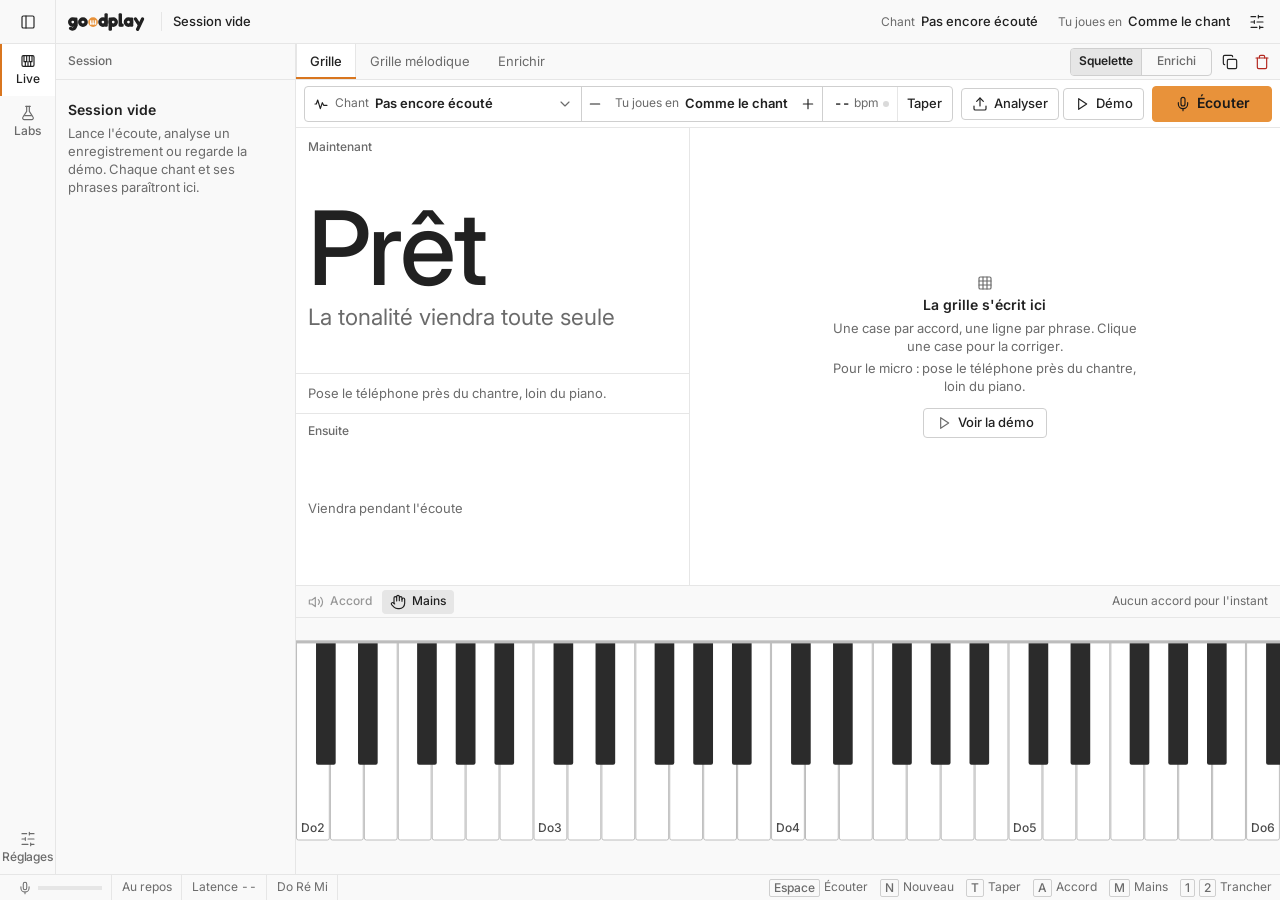
==== commit 19aef432: "Labs : export de Mes chants, et outils du jeu d'entraînement « Exporter » sous Mes chants télécharge" ====
--- a/index.html
+++ b/index.html
@@ -37,6 +37,7 @@
   <symbol id="i-mic" viewBox="0 0 24 24"><path d="M12 2a3 3 0 0 0-3 3v7a3 3 0 0 0 6 0V5a3 3 0 0 0-3-3Z"/><path d="M19 10v2a7 7 0 0 1-14 0v-2"/><path d="M12 19v3"/></symbol>
   <symbol id="i-stop" viewBox="0 0 24 24"><rect x="5" y="5" width="14" height="14" rx="2"/></symbol>
   <symbol id="i-upload" viewBox="0 0 24 24"><path d="M21 15v4a2 2 0 0 1-2 2H5a2 2 0 0 1-2-2v-4"/><path d="m17 8-5-5-5 5"/><path d="M12 3v12"/></symbol>
+  <symbol id="i-download" viewBox="0 0 24 24"><path d="M21 15v4a2 2 0 0 1-2 2H5a2 2 0 0 1-2-2v-4"/><path d="m7 10 5 5 5-5"/><path d="M12 15V3"/></symbol>
   <symbol id="i-play" viewBox="0 0 24 24"><path d="M7 4l12 8-12 8Z"/></symbol>
   <symbol id="i-plus" viewBox="0 0 24 24"><path d="M5 12h14M12 5v14"/></symbol>
   <symbol id="i-minus" viewBox="0 0 24 24"><path d="M5 12h14"/></symbol>
--- a/css/labs.css
+++ b/css/labs.css
@@ -21,6 +21,9 @@
 .lb p{overflow-wrap:anywhere}
 .lb-titre{font-size:15px;font-weight:600;padding:6px 10px 2px}
 .lb-chapo{padding:0 10px 6px}
+/* Le bouton et sa note s'alignent sur le titre des chants : retrait des lignes moins le retrait du lien (8px) */
+.lb-export{padding:4px 2px 10px}
+.lb-export .note{margin:0;padding:0 8px;font-size:12px}
 .lb-sur{font-size:12px;color:var(--texte-2)}
 .lb-retour{align-self:flex-start;padding-left:6px}
 .lb-retour .ic{transform:rotate(180deg)}
@@ -237,6 +240,8 @@
   .ar-rac,.ar-noeud{min-height:28px;padding-right:8px}
   .ar-noeud{padding-left:14px;font-weight:400}
   .ar-groupe .ar-groupe .lb-ligne{padding-left:22px}
+  .ar-groupe .ar-groupe .lb-export{padding-left:14px}
+  .lb-gauche .lb-export .note{padding:0 8px}
   .lb-ligne{min-height:28px;padding:0 8px 0 22px;box-shadow:none;gap:6px}
   .lb-l-t small{display:none}
   .lb-l-t b{font-weight:400}
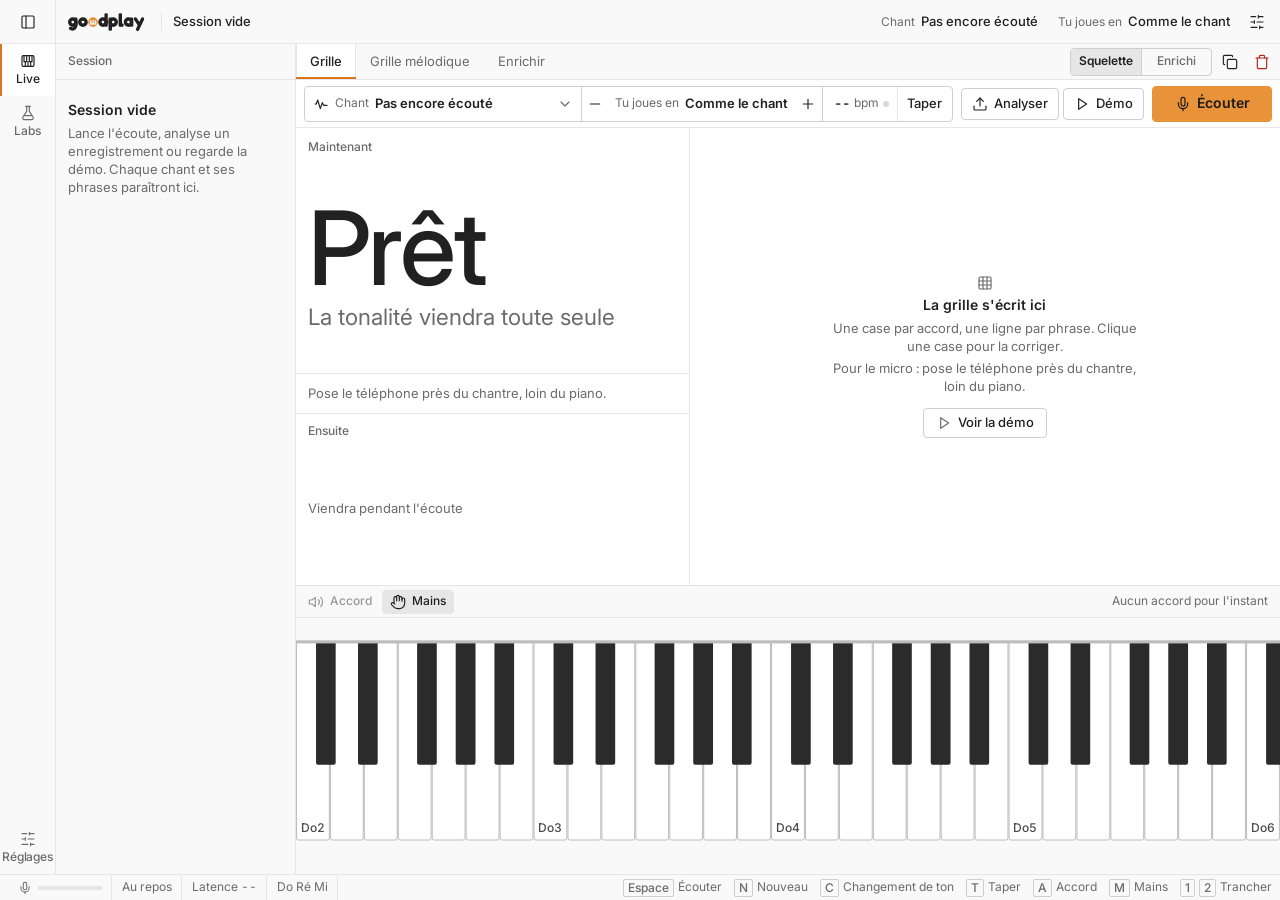
==== commit 7e3539fa: "Tonalité : elle ne change plus seule, bouton « Changement de tonalité » Une fois sûre, la tonalité n" ====
--- a/index.html
+++ b/index.html
@@ -129,6 +129,7 @@
         </div>
         <div class="cmd-sec">
           <button class="btn direct-seul act-nouveau"><svg class="ic"><use href="#i-plus"/></svg><span>Nouveau chant</span></button>
+          <button class="btn direct-seul act-changeton" title="La tonalité ne change que quand tu le dis (C)"><svg class="ic"><use href="#i-boucle"/></svg><span>Changement<span class="long"> de tonalité</span></span></button>
           <label class="btn repos"><svg class="ic"><use href="#i-upload"/></svg><span>Analyser<span class="long"> un enregistrement</span></span><input class="act-fichier" type="file" accept="audio/*,.m4a,.mp3,.wav,.aac"></label>
           <button class="btn repos act-demo"><svg class="ic"><use href="#i-play"/></svg><span>Démo</span></button>
           <button class="btn tel-seul act-accord" disabled aria-label="Écouter l'accord"><svg class="ic"><use href="#i-haut-parleur"/></svg></button>
@@ -215,6 +216,7 @@
     <span class="st-racc" aria-label="Raccourcis clavier">
       <span><kbd>Espace</kbd><i>Écouter</i></span>
       <span class="st-live"><kbd>N</kbd><i>Nouveau</i></span>
+      <span class="st-live"><kbd>C</kbd><i>Changement de ton</i></span>
       <span class="st-live"><kbd>T</kbd><i>Taper</i></span>
       <span class="st-live"><kbd>A</kbd><i>Accord</i></span>
       <span class="st-live"><kbd>M</kbd><i>Mains</i></span>
@@ -261,6 +263,8 @@
         <div class="notes" id="tonNotes" role="group" aria-label="Note de la tonalité"></div>
         <div class="seg" id="tonQualite" role="group" aria-label="Mode"><button data-v="maj">Majeur</button><button data-v="min">Mineur</button></div>
       </div>
+      <button class="btn direct-seul act-changeton"><svg class="ic"><use href="#i-boucle"/></svg>Changement de tonalité</button>
+      <p class="note direct-seul">La tonalité ne change que quand tu le dis : je réécoute 20 s, la grille reste.</p>
       <button class="btn" id="redetecter"><svg class="ic"><use href="#i-boucle"/></svg>Re-détecter</button>
       <p class="note">Re-détecter repart à zéro, sur un nouveau bloc de grille.</p>
     </div>
@@ -308,7 +312,7 @@
       <div class="seg" data-reg="niveauMg" role="group" aria-label="Main gauche"><button data-v="0">Basse</button><button data-v="1">Octave</button><button data-v="2">Avec quinte</button></div></div>
 
     <div class="champ"><label class="interrupteur"><span><b>Un bassiste joue avec toi</b><small>Lit aussi la basse réelle dans le son. À activer seulement si un autre musicien joue la basse. S'applique à partir d'une grille vide.</small></span><input type="checkbox" role="switch" id="basseReelle"><i></i></label></div>
-    <div class="champ"><label class="interrupteur"><span><b>Suivre les changements de tonalité</b><small>Bascule seul quand la personne qui mène change de ton.</small></span><input type="checkbox" role="switch" id="modulationAuto"><i></i></label></div>
+    <div class="champ"><label class="interrupteur"><span><b>Suivre seul les changements de tonalité</b><small>Coupé, la tonalité trouvée reste jusqu'à ce que tu touches Changement de tonalité.</small></span><input type="checkbox" role="switch" id="modulationAuto"><i></i></label></div>
     <div class="champ"><label class="champ-t" for="silence">Nouveau chant après un silence de <span id="silenceV"></span></label><input type="range" id="silence" min="8" max="60" step="1"></div>
 
     <div class="champ"><span class="champ-t">Voix</span>
@@ -332,6 +336,8 @@
 
 <script src="js/theorie.js"></script>
 <script src="js/doigtes.js"></script>
+<script src="js/raison-poids.js"></script>
+<script src="js/raison.js"></script>
 <script src="js/moteur.js"></script>
 <script src="js/catalogue.js"></script>
 <script src="js/enrichir.js"></script>
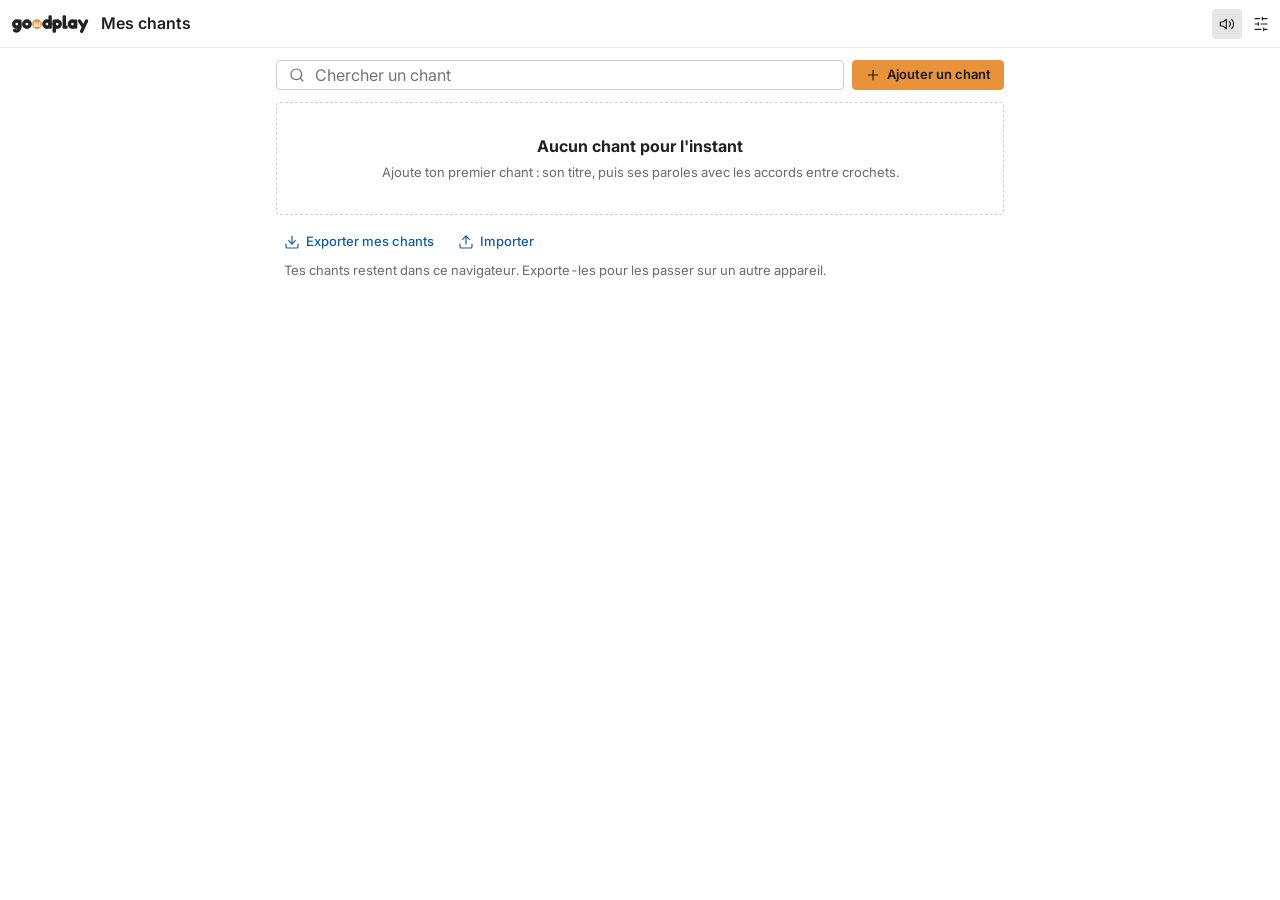
==== commit bfd1151b: "Appli simple : les accords viennent de la grille écrite, plus de l'IA Mes chants : titre, tempo et p" ====
--- a/index.html
+++ b/index.html
@@ -3,7 +3,7 @@
 <head>
 <meta charset="utf-8">
 <meta name="viewport" content="width=device-width,initial-scale=1,viewport-fit=cover">
-<meta name="description" content="goodplay écoute un chant, trouve la tonalité et souffle la basse à jouer au piano.">
+<meta name="description" content="goodplay : tes chants avec leurs accords, dans la tonalité chantée et dans celle où tu es à l'aise au piano.">
 <meta name="mobile-web-app-capable" content="yes">
 <meta name="apple-mobile-web-app-capable" content="yes">
 <meta name="apple-mobile-web-app-title" content="goodplay">
@@ -16,8 +16,10 @@
 <link rel="preconnect" href="https://fonts.googleapis.com">
 <link rel="stylesheet" href="https://fonts.googleapis.com/css2?family=Inter:wght@400;500;600&display=swap">
 <link rel="stylesheet" href="css/app.css">
+<link rel="stylesheet" href="css/live.css">
 </head>
-<body data-onglet="live" data-panneau="grille">
+<body data-ecran="liste">
+
 
 <svg width="0" height="0" style="position:absolute" aria-hidden="true">
   <!-- Logo redessiné d'après la maquette. Le fichier officiel, s'il existe en SVG, se remplace ici. -->
@@ -67,270 +69,149 @@
   <symbol id="i-panneau" viewBox="0 0 24 24"><rect width="18" height="18" x="3" y="3" rx="2"/><path d="M9 3v18"/></symbol>
   <symbol id="i-recherche" viewBox="0 0 24 24"><circle cx="11" cy="11" r="8"/><path d="m21 21-4.3-4.3"/></symbol>
   <symbol id="i-idee" viewBox="0 0 24 24"><path d="M15 14c.2-1 .7-1.7 1.5-2.5A5 5 0 0 0 18 8 6 6 0 0 0 6 8c0 1 .2 2.2 1.5 3.5.7.7 1.3 1.5 1.5 2.5"/><path d="M9 18h6M10 22h4"/></symbol>
+  <symbol id="i-crayon" viewBox="0 0 24 24"><path d="M21.17 6.81a1 1 0 0 0-3.98-3.98L3.84 16.17a2 2 0 0 0-.5.83l-1.32 4.35a.5.5 0 0 0 .62.62l4.35-1.32a2 2 0 0 0 .83-.5z"/><path d="m15 5 4 4"/></symbol>
+  <symbol id="i-retour" viewBox="0 0 24 24"><path d="M19 12H5M11 18l-6-6 6-6"/></symbol>
 </svg>
 
-<div class="app" id="app">
-  <header class="barre">
-    <button class="icone" id="arbreBasculer" aria-label="Masquer le panneau de gauche" aria-pressed="true" title="Masquer ou montrer le panneau de gauche"><svg class="ic"><use href="#i-panneau"/></svg></button>
+<div class="s-app">
+  <header class="s-tete">
+    <button class="icone" id="retour" aria-label="Retour à Mes chants" title="Mes chants" hidden><svg class="ic"><use href="#i-retour"/></svg></button>
     <svg class="logo" role="img" aria-label="goodplay"><use href="#logo"/></svg>
-    <span class="espace" id="espaceNom">Session vide</span>
-    <div class="barre-fin">
-      <button class="tonbtn" id="barreTon" aria-haspopup="dialog" aria-expanded="false" aria-controls="popTon">
-        <svg class="ic" id="barreIc"><use href="#i-ecoute"/></svg><small>Chant</small><b id="barreTonNom">Pas encore écouté</b><svg class="ic chev"><use href="#i-chevron"/></svg>
-      </button>
-      <button class="tonbtn barre-jeu" id="barreJeu" aria-haspopup="dialog" aria-expanded="false" aria-controls="popTon"><small>Tu joues en</small><b id="barreJeuNom">Comme le chant</b></button>
-      <div class="vu vu-haut" role="img" aria-label="Niveau du micro"><span class="vu-rail"><i class="vuBarre"></i></span></div>
-      <button class="icone act-reglages" aria-label="Réglages" title="Réglages"><svg class="ic"><use href="#i-sliders"/></svg></button>
-    </div>
+    <h1 class="s-titre" id="titre">Mes chants</h1>
+    <button class="icone" id="sonBtn" aria-pressed="true" aria-label="Son des accords" title="Son des accords : un toucher sur un accord le fait sonner"><svg class="ic"><use href="#i-haut-parleur"/></svg></button>
+    <button class="icone" id="reglagesBtn" aria-label="Réglages" title="Réglages"><svg class="ic"><use href="#i-sliders"/></svg></button>
   </header>
 
-  <nav class="rail" aria-label="Espaces">
-    <button class="vue" data-onglet="live" aria-pressed="true"><svg class="ic"><use href="#i-piano"/></svg><span>Live</span></button>
-    <button class="vue" data-onglet="labs" aria-pressed="false"><svg class="ic"><use href="#i-labs"/></svg><span>Labs</span></button>
-    <button class="vue-r act-reglages"><svg class="ic"><use href="#i-sliders"/></svg><span>Réglages</span></button>
-  </nav>
-
-  <main class="scene" id="scene">
-    <aside class="arbre" aria-label="Contenu de la session">
-      <div class="arbre-tete">Session</div>
-      <div class="arbre-corps" id="arbreCorps"></div>
-    </aside>
-
-    <div class="travail">
-      <div class="onglets">
-        <div class="f-onglets" role="tablist" aria-label="Affichage">
-          <button role="tab" data-panneau="grille" aria-selected="true" id="tabGrille" aria-controls="grille">Grille</button>
-          <button role="tab" data-panneau="melodie" aria-selected="false" id="tabMelodie" aria-controls="melodie">Grille mélodique</button>
-          <button role="tab" data-panneau="enrichir" aria-selected="false" id="tabEnrichir" aria-controls="enrichirP">Enrichir<i class="point-signal" aria-hidden="true"></i></button>
-        </div>
-        <p class="structure" id="structure"></p>
-        <div class="seg profondeur" role="group" aria-label="Profondeur des accords">
-          <button data-v="squelette" title="La basse et l'accord de base">Squelette</button>
-          <button data-v="enrichi" title="Ajoute une couleur à chaque accord">Enrichi</button>
-        </div>
-        <button class="icone" id="copier" aria-label="Copier la grille" title="Copier la grille"><svg class="ic"><use href="#i-copy"/></svg></button>
-        <button class="icone danger" id="effacer" aria-label="Effacer la grille" title="Effacer la grille"><svg class="ic"><use href="#i-trash"/></svg></button>
-      </div>
-
-      <div class="commande" aria-label="Commandes">
-        <div class="cmd-champ">
-          <button class="seg-ton" id="tonBtn" aria-haspopup="dialog" aria-expanded="false" aria-controls="popTon">
-            <svg class="ic" id="tonIc"><use href="#i-ecoute"/></svg><small>Chant</small><b id="tonNom">Pas encore écouté</b><span class="ton-etat" id="tonEtat"></span><svg class="ic chev"><use href="#i-chevron"/></svg>
-          </button>
-          <div class="jeu" role="group" aria-label="Tonalité dans laquelle tu joues">
-            <button class="pas" id="jeuMoins" aria-label="Jouer un demi-ton plus bas" title="Un demi-ton plus bas"><svg class="ic"><use href="#i-minus"/></svg></button>
-            <button class="jeu-val" id="jeuBtn" aria-haspopup="dialog" aria-expanded="false" aria-controls="popTon"><small>Tu joues en</small><b id="jeuNom">Comme le chant</b><output class="tp" id="tpVal" aria-live="polite"></output></button>
-            <button class="pas" id="jeuPlus" aria-label="Jouer un demi-ton plus haut" title="Un demi-ton plus haut"><svg class="ic"><use href="#i-plus"/></svg></button>
-          </div>
-          <div class="tempo">
-            <span class="bpm"><b class="bpmV">--</b><small>bpm</small><i class="battue" id="battue"></i></span>
-            <button class="taper taper-cmd">Taper</button>
-          </div>
-        </div>
-        <div class="cmd-sec">
-          <button class="btn direct-seul act-nouveau"><svg class="ic"><use href="#i-plus"/></svg><span>Nouveau chant</span></button>
-          <button class="btn direct-seul act-changeton" title="La tonalité ne change que quand tu le dis (C)"><svg class="ic"><use href="#i-boucle"/></svg><span>Changement<span class="long"> de tonalité</span></span></button>
-          <label class="btn repos"><svg class="ic"><use href="#i-upload"/></svg><span>Analyser<span class="long"> un enregistrement</span></span><input class="act-fichier" type="file" accept="audio/*,.m4a,.mp3,.wav,.aac"></label>
-          <button class="btn repos act-demo"><svg class="ic"><use href="#i-play"/></svg><span>Démo</span></button>
-          <button class="btn tel-seul act-accord" disabled aria-label="Écouter l'accord"><svg class="ic"><use href="#i-haut-parleur"/></svg></button>
-          <button class="btn tel-seul act-mains" aria-pressed="true" aria-label="Montrer les mains"><svg class="ic"><use href="#i-main"/></svg></button>
-        </div>
-        <button class="btn principal envoi act-micro repos"><svg class="ic"><use href="#i-mic"/></svg><span>Écouter</span></button>
-        <button class="btn principal envoi arret act-arret direct-seul"><svg class="ic"><use href="#i-stop"/></svg><span>Arrêter</span></button>
-      </div>
-
-      <div class="corps">
-        <section class="maintenant" id="pupitre" aria-label="Accord à jouer">
-          <div class="reco-bande" id="recoBande" role="status" hidden><p id="recoTxt"></p><button class="lien" id="recoSauve" aria-haspopup="dialog" hidden></button><button class="lien" id="recoNon" hidden>Ce n'est pas ce chant</button></div>
-          <button class="tp-bande" id="tpBande" aria-haspopup="dialog" aria-controls="popTon" hidden></button>
-          <div class="ton-choix" id="tonChoix" role="group" aria-label="Choisis la tonalité" hidden></div>
-          <div class="duo">
-            <div class="now">
-              <span class="etiq-z">Maintenant<span class="prop" id="nowProp" title="Je devine les accords : le chant n'est pas reconnu" hidden>proposition</span></span>
-              <button class="now-btn" id="nowBtn" aria-label="Écouter l'accord" disabled>
-                <span class="chiffre" id="nowDeg"></span>
-                <span class="accord" id="nowNom"></span>
-                <span class="now-basse" id="nowBasse"></span>
-              </button>
-              <div class="now-choix" id="nowChoix" role="group" aria-label="Choisis l'accord" hidden></div>
-            </div>
-            <div class="ensuite vide-en" id="ensuite">
-              <span class="etiq-z">Ensuite<span class="badge" id="nextBadge" hidden></span></span>
-              <span class="en-corps" id="nextCorps"><span class="chiffre2" id="nextDeg"></span><span class="accord2" id="nextNom"></span></span>
-              <span class="en-attente" id="nextAttente"></span>
-              <span class="jauge" id="nextJauge" hidden><i id="nextJaugeI"></i></span>
-            </div>
-          </div>
-          <div class="sous-ligne">
-            <p class="sous" id="nowSous"></p>
-            <div class="pasca" id="pasCa" hidden></div>
-          </div>
-          <div class="aide" id="aide" role="status" hidden><svg class="ic"><use href="#i-alert"/></svg><span><b id="aideT"></b> <span id="aideD"></span></span></div>
-          <aside class="enrichir-tel" aria-label="Idée pour enrichir"><svg class="ic"><use href="#i-idee"/></svg><div class="suggs" id="suggsTel"></div></aside>
-        </section>
-
-        <section class="feuille" id="feuille" aria-label="Grille de la chanson">
-          <div class="f-corps">
-            <div class="grille" id="grille" role="tabpanel" aria-labelledby="tabGrille" tabindex="-1">
-              <div class="vide" id="grilleVide"><svg class="ic"><use href="#i-grille"/></svg><b>La grille s'écrit ici</b><span>Une case par accord, une ligne par phrase. Clique une case pour la corriger.</span><span>Pour le micro : pose le téléphone près du chantre, loin du piano.</span><button class="btn act-demo vide-action"><svg class="ic"><use href="#i-play"/></svg>Voir la démo</button></div>
-            </div>
-            <div class="melodie" id="melodie" role="tabpanel" aria-labelledby="tabMelodie" tabindex="-1" hidden>
-              <div class="vide" id="melodieVide"><svg class="ic"><use href="#i-music"/></svg><b>La mélodie s'écrit ici</b><span>Chaque note chantée, avec son nom, sous les accords, dès que tu chantes.</span></div>
-            </div>
-            <div class="enrichir-p" id="enrichirP" role="tabpanel" aria-labelledby="tabEnrichir" tabindex="-1" hidden>
-              <div class="en-tete">
-                <h2>Suggestions de l'accord en cours et du suivant</h2>
-                <button class="choix" id="styleBtn" aria-haspopup="listbox" aria-expanded="false"><small>Style</small><span id="styleNom">Gospel</span><svg class="ic"><use href="#i-chevron"/></svg></button>
-              </div>
-              <div class="suggs" id="suggs"></div>
-            </div>
-            <button class="direct" id="retourDirect" hidden><svg class="ic"><use href="#i-bas"/></svg>Revenir au direct</button>
-          </div>
-          <textarea class="copie" id="copieTexte" readonly hidden aria-label="Texte de la grille à copier"></textarea>
-        </section>
-      </div>
-
-      <div class="sep" role="separator" aria-orientation="horizontal" aria-label="Hauteur du clavier" tabindex="0"></div>
-
-      <section class="kbzone" aria-label="Clavier et mains">
-        <div class="kb-tete">
-          <div class="kb-actions">
-            <button class="btn act-accord" disabled><svg class="ic"><use href="#i-haut-parleur"/></svg><span>Accord</span></button>
-            <button class="btn act-mains" aria-pressed="true"><svg class="ic"><use href="#i-main"/></svg><span>Mains</span></button>
-          </div>
-          <div class="apercu" id="apercu" hidden><span id="apercuNom"></span><button class="lien" id="apercuFin">Retour au direct</button></div>
-          <p class="kb-etat" id="kbEtat"></p>
-        </div>
-        <div class="kb-corps"><div class="clavier" id="clavier"></div></div>
-      </section>
+  <!-- Mes chants -->
+  <main class="s-ecran s-liste" id="ecranListe">
+    <div class="s-barre">
+      <label class="s-cherche"><svg class="ic"><use href="#i-recherche"/></svg><input id="cherche" type="search" placeholder="Chercher un chant" aria-label="Chercher un chant" autocomplete="off"></label>
+      <button class="btn principal" id="ajouter"><svg class="ic"><use href="#i-plus"/></svg>Ajouter un chant</button>
+    </div>
+    <ul class="s-chants" id="listeChants"></ul>
+    <div class="s-vide" id="listeVide" hidden>
+      <b>Aucun chant pour l'instant</b>
+      <span>Ajoute ton premier chant : son titre, puis ses paroles avec les accords entre crochets.</span>
+    </div>
+    <div class="s-pied">
+      <button class="lien" id="exporter"><svg class="ic"><use href="#i-download"/></svg>Exporter mes chants</button>
+      <label class="lien"><svg class="ic"><use href="#i-upload"/></svg>Importer<input type="file" id="importer" accept=".json,application/json"></label>
+      <p class="note">Tes chants restent dans ce navigateur. Exporte-les pour les passer sur un autre appareil.</p>
     </div>
   </main>
 
-  <section class="labs" id="labs" hidden><div id="labsMontage"></div></section>
-
-  <footer class="statut">
-    <span class="st-bloc st-live vu vu-bas" role="img" aria-label="Niveau du micro"><svg class="ic"><use href="#i-mic"/></svg><span class="vu-rail"><i class="vuBarre"></i></span></span>
-    <span class="st-bloc" id="stEtat" role="status">Au repos</span>
-    <span class="st-bloc st-live" id="stLat" title="Temps entre le début de note retenu par le moteur et l'accord affiché, médiane des derniers accords">Latence --</span>
-    <button class="st-nota" id="stNota" title="Changer les noms des notes"></button>
-    <span class="st-racc" aria-label="Raccourcis clavier">
-      <span><kbd>Espace</kbd><i>Écouter</i></span>
-      <span class="st-live"><kbd>N</kbd><i>Nouveau</i></span>
-      <span class="st-live"><kbd>C</kbd><i>Changement de ton</i></span>
-      <span class="st-live"><kbd>T</kbd><i>Taper</i></span>
-      <span class="st-live"><kbd>A</kbd><i>Accord</i></span>
-      <span class="st-live"><kbd>M</kbd><i>Mains</i></span>
-      <span class="st-live"><kbd>1</kbd><kbd>2</kbd><i>Trancher</i></span>
-    </span>
-  </footer>
-
-  <nav class="tabbar" aria-label="Navigation">
-    <button class="tab" data-onglet="live" aria-pressed="true"><svg class="ic"><use href="#i-piano"/></svg>Live</button>
-    <button class="tab" data-onglet="grille" aria-pressed="false"><svg class="ic"><use href="#i-grille"/></svg>Grille</button>
-    <button class="fab" id="fab"><svg class="ic"><use id="fabIc" href="#i-mic"/></svg><span id="fabTxt">Écouter</span></button>
-    <button class="tab" data-onglet="melodie" aria-pressed="false"><svg class="ic"><use href="#i-music"/></svg>Mélodie</button>
-    <button class="tab" data-onglet="labs" aria-pressed="false"><svg class="ic"><use href="#i-labs"/></svg>Labs</button>
-  </nav>
+  <!-- Ajouter ou modifier un chant -->
+  <main class="s-ecran s-edit" id="ecranEdition" hidden>
+    <form id="formChant" novalidate>
+      <label class="s-champ"><span>Titre</span><input id="fTitre" maxlength="80" autocomplete="off" aria-describedby="fTitreErr"><small class="s-err" id="fTitreErr" hidden>Donne un titre au chant.</small></label>
+      <div class="s-rang">
+        <label class="s-champ s-court"><span>Tempo</span><span class="s-unite"><input id="fBpm" type="number" inputmode="numeric" min="30" max="240" step="1"><small>bpm</small></span></label>
+        <div class="s-champ"><span id="fMesureL">Temps par mesure</span><div class="seg" id="fMesure" role="group" aria-labelledby="fMesureL"><button type="button" data-v="2">2</button><button type="button" data-v="3">3</button><button type="button" data-v="4">4</button><button type="button" data-v="6">6</button></div></div>
+      </div>
+      <label class="s-champ"><span>Paroles et accords</span><textarea id="fTexte" rows="12" spellcheck="false" autocapitalize="off" placeholder="[Sol]Amazing [Sol7]grace, how [Do]sweet the [Sol]sound&#10;That [Sol]saved a [Ré]wretch like [Sol]me"></textarea></label>
+      <p class="note">L'accord entre crochets, juste avant les mots qu'il couvre. Un accord dure une mesure : <kbd>[Fa:2]</kbd> pour deux, <kbd>[Sol:½]</kbd> pour une demie. Une ligne qui commence par <kbd>♪</kbd> donne la mélodie de la ligne du dessus, une case par barre : <kbd>♪ sol la si | do</kbd>.</p>
+      <p class="s-erreurs" id="fErreurs" role="status"></p>
+      <div class="s-ton-ecrit"><span>Tonalité</span><b id="fTon">Pas encore d'accord</b><button class="lien" type="button" id="fTonChanger">Changer</button></div>
+      <div class="s-apercu" id="fApercu" aria-label="Aperçu en cases"></div>
+      <div class="s-actions">
+        <button class="btn s-danger" type="button" id="fSupprimer" hidden><svg class="ic"><use href="#i-trash"/></svg>Supprimer</button>
+        <span class="s-espace"></span>
+        <button class="btn" type="button" id="fAnnuler">Annuler</button>
+        <button class="btn principal" type="submit">Enregistrer</button>
+      </div>
+    </form>
+  </main>
+
+  <!-- Le chant -->
+  <main class="s-ecran s-chant" id="ecranChant" hidden>
+    <section class="s-tonbar" aria-label="Tonalité">
+      <div class="s-ton">
+        <span class="s-etiq">Chant</span>
+        <b id="cTon"></b>
+        <span class="s-etat" id="cTonEtat"></span>
+        <span class="s-pas" role="group" aria-label="Hauteur du chant">
+          <button class="icone" id="cMoins" aria-label="Le chant est un demi-ton plus bas" title="Un demi-ton plus bas"><svg class="ic"><use href="#i-minus"/></svg></button>
+          <button class="icone" id="cPlus" aria-label="Le chant est un demi-ton plus haut" title="Un demi-ton plus haut"><svg class="ic"><use href="#i-plus"/></svg></button>
+        </span>
+      </div>
+      <p class="s-jeu" id="cJeu"></p>
+      <div class="s-actions-chant">
+        <button class="btn principal" id="ecouterBtn"><svg class="ic"><use href="#i-mic"/></svg><span>Écouter</span></button>
+        <button class="btn" id="changeTon" hidden><svg class="ic"><use href="#i-boucle"/></svg><span>Changement<span class="long"> de tonalité</span></span></button>
+        <button class="btn" id="editerBtn" aria-pressed="false"><svg class="ic"><use href="#i-crayon"/></svg><span>Modifier</span></button>
+        <button class="btn" id="texteBtn" hidden><svg class="ic"><use href="#i-grille"/></svg><span>Tout le texte</span></button>
+      </div>
+      <div class="s-tempo" id="cTempo" hidden>
+        <button class="icone" id="bpmMoins" aria-label="Plus lent"><svg class="ic"><use href="#i-minus"/></svg></button>
+        <span class="s-bpm"><b id="bpmV">72</b><small>bpm</small></span>
+        <button class="icone" id="bpmPlus" aria-label="Plus vite"><svg class="ic"><use href="#i-plus"/></svg></button>
+        <button class="btn" id="taper">Taper</button>
+        <button class="btn" id="defiler"><svg class="ic"><use href="#i-play"/></svg><span>Démarrer</span></button>
+      </div>
+    </section>
+
+    <section class="s-now" aria-label="Accord en cours">
+      <button class="s-maint" id="nowBtn" aria-label="Écouter l'accord en cours"><span class="s-etiq">Maintenant</span><b id="nowAcc"></b><small id="nowDeg"></small></button>
+      <div class="s-ens"><span class="s-etiq">Ensuite</span><b id="nextAcc"></b></div>
+      <div class="s-idee" id="idee" hidden>
+        <svg class="ic"><use href="#i-idee"/></svg>
+        <button class="s-idee-txt" id="ideeEcouter" aria-label="Écouter l'idée"><b id="ideeAcc"></b><small id="ideeNom"></small></button>
+        <button class="btn" id="ideeAjouter"><svg class="ic"><use href="#i-plus"/></svg>Ajouter</button>
+      </div>
+    </section>
+
+    <section class="s-cases" id="cases" aria-label="Le chant, case par case" tabindex="-1"></section>
+
+    <section class="s-kb" aria-label="Clavier">
+      <div class="clavier" id="clavier"></div>
+    </section>
+  </main>
+
+  <div class="s-annonce" id="annonce" role="status" hidden></div>
 </div>
 
-<div class="annonce" id="annonce" role="status" hidden>
-  <svg class="ic" id="annonceIc"><use id="annonceUse" href="#i-haut"/></svg>
-  <div class="annonce-t" id="annonceT"></div>
-  <button class="lien" id="annonceAnnuler" hidden>Annuler</button>
-  <button class="icone petite" id="annonceFermer" aria-label="Fermer le message"><svg class="ic"><use href="#i-x"/></svg></button>
-</div>
-
-<!-- Enregistrer un chant -->
-<div class="pop pop-nom" id="popNom" role="dialog" aria-label="Enregistrer dans Mes chants" hidden>
-  <div class="pop-tete"><h2>Enregistrer dans Mes chants</h2><button class="icone" data-fermer aria-label="Fermer"><svg class="ic"><use href="#i-x"/></svg></button></div>
-  <form class="nom-form" id="nomForm" novalidate>
-    <label class="nom-champ"><span>Nom du chant</span><input id="nomChant" maxlength="60" autocomplete="off"></label>
-    <button class="btn principal" type="submit">Enregistrer</button>
-    <p class="nom-err" id="nomErr" role="alert" hidden></p>
-    <p class="note">Ta grille et la mélodie entendue restent sur cet appareil. Je reconnaîtrai ce chant la prochaine fois, même dans une autre tonalité.</p>
+<!-- Réglages -->
+<dialog id="dlgReglages" aria-labelledby="regT">
+  <div class="pop-tete"><h2 id="regT">Réglages</h2><button class="icone" data-fermer aria-label="Fermer"><svg class="ic"><use href="#i-x"/></svg></button></div>
+  <div class="s-dlg">
+    <h3 id="jeuT">La tonalité où tu es à l'aise</h3>
+    <p class="note">Tout s'affiche dans cette tonalité, et l'appli te dit de combien régler le Transpose de ton piano. Un chant mineur se joue sur les mêmes touches, dans sa mineure relative.</p>
+    <div class="s-notes" id="jeuNotes" role="group" aria-labelledby="jeuT"></div>
+    <div class="s-reg">
+      <span id="notaT">Noms des notes</span>
+      <div class="seg" id="notation" role="group" aria-labelledby="notaT"><button data-v="fr">Do Ré Mi</button><button data-v="en">C D E</button></div>
+    </div>
+    <label class="interrupteur"><span><b>Son des accords</b><small>Un toucher sur un accord le fait sonner.</small></span><input type="checkbox" role="switch" id="rSon"><i></i></label>
+    <label class="interrupteur"><span><b>Idées</b><small>Un accord de passage ou une couleur pour aller à l'accord suivant.</small></span><input type="checkbox" role="switch" id="rIdees"><i></i></label>
+    <label class="interrupteur"><span><b>Défiler au tempo</b><small>Coupé, c'est toi qui avances : toucher une case, flèches ou pédale.</small></span><input type="checkbox" role="switch" id="rDefile"><i></i></label>
+  </div>
+</dialog>
+
+<!-- Une case -->
+<dialog id="dlgCase" aria-labelledby="caseT">
+  <div class="pop-tete"><h2 id="caseT">La case</h2><button class="icone" data-fermer aria-label="Fermer"><svg class="ic"><use href="#i-x"/></svg></button></div>
+  <form class="s-dlg" id="formCase" novalidate>
+    <label class="s-champ"><span>Accord</span><input id="kAcc" autocomplete="off" autocapitalize="off" spellcheck="false" aria-describedby="kAccErr"><small class="s-err" id="kAccErr" hidden>Cet accord ne se lit pas. Exemples : Do, Lam, Sol7, Fa/La, Am, Bb.</small></label>
+    <label class="s-champ"><span>Paroles</span><input id="kPar" autocomplete="off"></label>
+    <label class="s-champ"><span>Mélodie</span><input id="kMel" autocomplete="off" autocapitalize="off" spellcheck="false" placeholder="sol la si" aria-describedby="kMelErr"><small class="s-err" id="kMelErr" hidden></small></label>
+    <div class="s-champ"><span id="kDurT">Durée</span><div class="seg" id="kDur" role="group" aria-labelledby="kDurT"><button type="button" data-v="0.25">¼</button><button type="button" data-v="0.5">½</button><button type="button" data-v="1">1</button><button type="button" data-v="2">2</button><button type="button" data-v="4">4</button></div><small>mesure(s)</small></div>
+    <div class="s-actions">
+      <button class="btn s-danger" type="button" id="kSupprimer"><svg class="ic"><use href="#i-trash"/></svg>Supprimer</button>
+      <button class="btn" type="button" id="kPartager"><svg class="ic"><use href="#i-plus"/></svg>Ajouter un accord après</button>
+      <span class="s-espace"></span>
+      <button class="btn principal" type="submit">Enregistrer</button>
+    </div>
   </form>
-</div>
-
-<!-- Tonalité et Transpose -->
-<div class="pop pop-ton" id="popTon" role="dialog" aria-label="Tonalité et Transpose" hidden>
-  <div class="pop-tete"><h2>Tonalité et Transpose</h2><button class="icone" data-fermer aria-label="Fermer"><svg class="ic"><use href="#i-x"/></svg></button></div>
-  <div class="ton-cols">
-    <div class="ton-col">
-      <h3>Le chant</h3>
-      <p class="etat" id="popEtat"></p>
-      <div class="seg" id="tonMode" role="group" aria-label="Choix de la tonalité du chant"><button data-v="auto">Automatique</button><button data-v="manuel">Je la choisis</button></div>
-      <div class="ton-manuel" id="tonManuel" hidden>
-        <div class="notes" id="tonNotes" role="group" aria-label="Note de la tonalité"></div>
-        <div class="seg" id="tonQualite" role="group" aria-label="Mode"><button data-v="maj">Majeur</button><button data-v="min">Mineur</button></div>
-      </div>
-      <button class="btn direct-seul act-changeton"><svg class="ic"><use href="#i-boucle"/></svg>Changement de tonalité</button>
-      <p class="note direct-seul">La tonalité ne change que quand tu le dis : je réécoute 20 s, la grille reste.</p>
-      <button class="btn" id="redetecter"><svg class="ic"><use href="#i-boucle"/></svg>Re-détecter</button>
-      <p class="note">Re-détecter repart à zéro, sur un nouveau bloc de grille.</p>
-    </div>
-    <div class="ton-col">
-      <h3>Tu joues en</h3>
-      <p class="etat" id="popJeu"></p>
-      <div class="notes" id="jeuNotes" role="group" aria-label="Tonalité dans laquelle tu joues"></div>
-      <div class="ligne-pas">
-        <button class="btn" id="popMoins"><svg class="ic"><use href="#i-minus"/></svg>Demi-ton</button>
-        <button class="btn" id="popPlus"><svg class="ic"><use href="#i-plus"/></svg>Demi-ton</button>
-      </div>
-      <button class="btn" id="popComme">Comme le chant</button>
-      <div class="tempo-tel"><span class="bpm"><b class="bpmV">--</b><small>bpm</small></span><button class="btn taper">Taper le tempo</button></div>
-      <div class="actions-tel"><button class="btn direct-seul act-nouveau"><svg class="ic"><use href="#i-plus"/></svg>Nouveau chant</button><button class="btn act-mains" aria-pressed="true"><svg class="ic"><use href="#i-main"/></svg><span>Mains</span></button></div>
-    </div>
-  </div>
-</div>
-
-<!-- Une case de la grille -->
-<div class="pop pop-case" id="popCase" role="dialog" aria-labelledby="caseTitre" hidden>
-  <div class="pop-tete">
-    <h2 id="caseTitre"></h2>
-    <button class="icone" data-fermer aria-label="Fermer"><svg class="ic"><use href="#i-x"/></svg></button>
-  </div>
-  <div class="case-corps">
-    <h3>C'est plutôt</h3>
-    <div class="case-alts" id="caseAlts"></div>
-    <div class="case-autres" id="caseAutres"></div>
-    <div class="case-clavier" id="caseClavier"></div>
-    <button class="btn principal" id="caseEcouter"><svg class="ic"><use href="#i-haut-parleur"/></svg>Écouter cet accord</button>
-  </div>
-</div>
-
-<div class="pop pop-liste" id="popMenu" role="listbox" aria-label="Choix" tabindex="-1" hidden></div>
-
-<!-- Réglages -->
-<dialog id="reglages" aria-labelledby="regTitre">
-  <div class="reg-tete"><h2 id="regTitre">Réglages</h2><button class="icone" id="fermerReglages" aria-label="Fermer les réglages"><svg class="ic"><use href="#i-x"/></svg></button></div>
-  <div class="reg">
-    <div class="champ"><span class="champ-t">Thème</span>
-      <div class="seg" data-reg="theme" role="group" aria-label="Thème"><button data-v="auto">Auto</button><button data-v="light">Clair</button><button data-v="dark">Sombre</button></div></div>
-    <div class="champ"><span class="champ-t">Noms des notes</span>
-      <div class="seg" data-reg="notation" role="group" aria-label="Noms des notes"><button data-v="fr">Do Ré Mi</button><button data-v="en">C D E</button></div></div>
-    <div class="champ"><span class="champ-t">Main gauche</span>
-      <div class="seg" data-reg="niveauMg" role="group" aria-label="Main gauche"><button data-v="0">Basse</button><button data-v="1">Octave</button><button data-v="2">Avec quinte</button></div></div>
-
-    <div class="champ"><label class="interrupteur"><span><b>Un bassiste joue avec toi</b><small>Lit aussi la basse réelle dans le son. À activer seulement si un autre musicien joue la basse. S'applique à partir d'une grille vide.</small></span><input type="checkbox" role="switch" id="basseReelle"><i></i></label></div>
-    <div class="champ"><label class="interrupteur"><span><b>Suivre seul les changements de tonalité</b><small>Coupé, la tonalité trouvée reste jusqu'à ce que tu touches Changement de tonalité.</small></span><input type="checkbox" role="switch" id="modulationAuto"><i></i></label></div>
-    <div class="champ"><label class="champ-t" for="silence">Nouveau chant après un silence de <span id="silenceV"></span></label><input type="range" id="silence" min="8" max="60" step="1"></div>
-
-    <div class="champ"><span class="champ-t">Voix</span>
-      <div class="seg" data-reg="sortie" role="group" aria-label="Sortie"><button data-v="both">Écran et voix</button><button data-v="voice">Voix seule</button><button data-v="screen">Écran seul</button></div>
-      <small>La voix seule convient aux lunettes sans écran.</small></div>
-    <div class="champ"><span class="champ-t">La voix annonce</span>
-      <div class="seg" data-reg="annonce" role="group" aria-label="La voix annonce"><button data-v="deg">Degré</button><button data-v="note">Note</button><button data-v="both">Les deux</button></div></div>
-    <div class="champ" id="champVoixTel" hidden><label class="interrupteur"><span><b>Activer la voix sur ce téléphone</b><small>Désactivée par défaut : sur iPhone, la voix peut couper le micro pendant l'écoute.</small></span><input type="checkbox" role="switch" id="voixTel"><i></i></label></div>
-
-    <div class="champ"><label class="interrupteur"><span><b>Paroles (expérimental)</b><small>Reconnaissance vocale du chant, quand le navigateur la permet.</small></span><input type="checkbox" role="switch" id="paroles"><i></i></label></div>
-    <div class="champ"><label class="champ-t" for="volDemo">Volume de la démo</label><input type="range" id="volDemo" min="0" max="1" step=".05"><small>La démo : Amazing Grace par Vera Hall, Dock Reed, Jesse Allison, Alabama, 1937, voix seules, domaine public selon Wikimedia Commons.</small></div>
-
-    <details class="diag" id="diag">
-      <summary>Diagnostic<svg class="ic"><use href="#i-chevron"/></svg></summary>
-      <p class="note">Si le micro se comporte mal sur ton téléphone, copie ce texte et envoie-le.</p>
-      <pre id="diagTexte" tabindex="0"></pre>
-      <button class="btn" id="diagCopier"><svg class="ic"><use href="#i-copy"/></svg>Copier le diagnostic</button>
-    </details>
+</dialog>
+
+<!-- Tonalité écrite -->
+<dialog id="dlgTon" aria-labelledby="tonT">
+  <div class="pop-tete"><h2 id="tonT">Tonalité écrite</h2><button class="icone" data-fermer aria-label="Fermer"><svg class="ic"><use href="#i-x"/></svg></button></div>
+  <div class="s-dlg">
+    <p class="note">Déduite des accords. Change-la seulement si elle est fausse.</p>
+    <div class="s-notes" id="tonNotes" role="group" aria-label="Tonique"></div>
+    <div class="seg" id="tonMode" role="group" aria-label="Mode"><button data-v="maj">Majeur</button><button data-v="min">Mineur</button></div>
+    <button class="btn" id="tonAuto">Revenir à la tonalité déduite</button>
   </div>
 </dialog>
 
@@ -343,10 +224,7 @@
 <script src="js/enrichir.js"></script>
 <script src="js/audio.js"></script>
 <script src="js/clavier.js"></script>
-<link rel="stylesheet" href="css/labs.css">
-<script src="js/chants.js"></script>
-<script src="js/reconnaissance.js"></script>
-<script src="js/labs.js"></script>
-<script src="js/app.js"></script>
+<script src="js/chant.js"></script>
+<script src="js/live.js"></script>
 </body>
 </html>
--- a/css/live.css
+++ b/css/live.css
@@ -0,0 +1,147 @@
+/* goodplay simple : Mes chants, la saisie, et le chant en cases. Jetons et primitives (.btn, .seg, .interrupteur, dialog) de css/app.css.
+   Base : le téléphone. Une case : l'accord en haut, les paroles au milieu, la mélodie en bas ; la case en cours est pleine d'orange. */
+body{overflow:hidden}
+.s-app{display:flex;flex-direction:column;height:100dvh}
+.s-tete{display:flex;align-items:center;gap:4px;min-height:48px;padding:0 4px 0 12px;border-bottom:1px solid var(--filet);background:var(--fond)}
+.s-tete .logo{margin-right:8px}
+.s-titre{flex:1;min-width:0;font-size:16px;font-weight:600;white-space:nowrap;overflow:hidden;text-overflow:ellipsis}
+body:not([data-ecran="liste"]) .s-tete .logo{display:none}
+.s-ecran{flex:1;min-height:0;overflow:auto;overscroll-behavior:contain}
+.s-etiq{font-size:11px;font-weight:600;letter-spacing:.06em;text-transform:uppercase;color:var(--texte-2)}
+.s-espace{flex:1}
+.s-danger{color:var(--danger);border-color:var(--danger)}
+.s-err{color:var(--danger);font-size:13px}
+
+/* ---------- Mes chants ---------- */
+.s-liste{display:flex;flex-direction:column;gap:12px;width:100%;max-width:760px;margin:0 auto;padding:12px 16px 32px}
+.s-barre{display:flex;flex-wrap:wrap;gap:8px}
+.s-cherche{flex:1 1 220px;display:flex;align-items:center;gap:8px;min-height:var(--cible);padding:0 12px;border:1px solid var(--bord);border-radius:var(--r);color:var(--texte-2)}
+.s-cherche input{flex:1;min-width:0;border:0;background:transparent;color:var(--texte);font-size:16px;outline:0}
+.s-cherche:focus-within{outline:2px solid var(--focus);outline-offset:-2px}
+.s-chants{list-style:none;margin:0;padding:0;border:1px solid var(--filet);border-radius:var(--r)}
+.s-chants li+li{border-top:1px solid var(--filet)}
+.s-chants button{display:grid;grid-template-columns:minmax(0,1fr) auto;gap:2px 12px;width:100%;min-height:60px;padding:10px 12px;border:0;background:transparent;color:inherit;text-align:left;cursor:pointer;transition:background-color var(--vite) ease}
+.s-chants button:hover{background:var(--survol)}
+.s-chants button:active{background:var(--presse)}
+.s-chants b{font-size:16px;font-weight:600;overflow:hidden;text-overflow:ellipsis;white-space:nowrap}
+.s-chants small{grid-column:1;color:var(--texte-2);overflow:hidden;text-overflow:ellipsis;white-space:nowrap}
+.s-chants .s-k{grid-row:1/span 2;grid-column:2;align-self:center;font-weight:600;color:var(--accord)}
+.s-vide{display:flex;flex-direction:column;gap:6px;padding:32px 16px;border:1px dashed var(--bord);border-radius:var(--r);text-align:center;color:var(--texte-2)}
+.s-vide b{font-size:16px;color:var(--texte)}
+.s-pied{display:flex;flex-wrap:wrap;align-items:center;gap:4px 8px}
+.s-pied .note{flex-basis:100%;padding-left:8px}
+.s-pied label{position:relative;cursor:pointer}
+.s-pied label input{position:absolute;width:1px;height:1px;opacity:0}
+.s-pied label:focus-within{outline:2px solid var(--focus);outline-offset:-2px}
+
+/* ---------- Saisie ---------- */
+.s-edit{padding:12px 16px 32px}
+.s-edit form{display:flex;flex-direction:column;gap:14px;max-width:760px;margin:0 auto}
+.s-champ{display:flex;flex-direction:column;gap:6px;min-width:0}
+.s-champ>span:first-child{font-size:13px;font-weight:500;color:var(--texte-2)}
+.s-champ input,.s-champ textarea{width:100%;min-height:var(--cible);padding:8px 10px;border:1px solid var(--bord);border-radius:var(--r);background:var(--fond);font-size:16px;transition:border-color var(--vite) ease}
+.s-champ input:hover,.s-champ textarea:hover{border-color:var(--bord-fort)}
+.s-champ input:focus-visible,.s-champ textarea:focus-visible{outline:2px solid var(--focus);outline-offset:-1px}
+.s-champ input[aria-invalid="true"]{border-color:var(--danger)}
+.s-champ textarea{font:400 15px/1.7 ui-monospace,SFMono-Regular,Menlo,Consolas,monospace;resize:vertical}
+.s-champ .seg{align-self:flex-start}
+.s-rang{display:flex;flex-wrap:wrap;gap:12px 24px}
+.s-unite{display:flex;align-items:center;gap:6px}
+.s-unite input{width:88px}
+.s-unite small{color:var(--texte-2)}
+.s-erreurs{color:var(--danger);font-size:13px}
+.s-erreurs:empty{display:none}
+.s-ton-ecrit{display:flex;flex-wrap:wrap;align-items:center;gap:4px 10px}
+.s-ton-ecrit>span{font-size:13px;font-weight:500;color:var(--texte-2)}
+.s-ton-ecrit b{font-size:16px}
+.s-apercu{max-height:46vh;overflow:auto;padding:8px;border:1px solid var(--filet);border-radius:var(--r);background:var(--panneau)}
+.s-apercu:empty{display:none}
+.s-actions{display:flex;flex-wrap:wrap;align-items:center;gap:8px}
+
+/* ---------- Le chant ---------- */
+.s-chant{display:flex;flex-direction:column;overflow:hidden}
+.s-tonbar{flex:none;display:flex;flex-wrap:wrap;align-items:center;gap:6px 12px;padding:8px 12px;border-bottom:1px solid var(--filet)}
+.s-ton{display:flex;flex-wrap:wrap;align-items:center;gap:4px 8px}
+#cTon{font-size:18px;font-weight:600}
+.s-etat{font-size:13px;color:var(--texte-2)}
+.s-pas{display:inline-flex}
+.s-pas .icone{width:36px;height:36px}
+.s-jeu{flex-basis:100%;font-size:14px}
+.s-jeu:empty{display:none}
+.s-jeu b{color:var(--accent-fil)}
+.s-actions-chant{display:flex;flex-wrap:wrap;gap:8px}
+.s-tempo{flex-basis:100%;display:flex;flex-wrap:wrap;align-items:center;gap:4px 8px}
+.s-tempo .btn{min-height:36px;padding:0 10px}
+.s-tempo .icone{width:36px;height:36px}
+.s-bpm{display:inline-flex;align-items:baseline;justify-content:center;gap:4px;min-width:64px}
+.s-bpm b{font-size:18px}
+.s-bpm small{color:var(--texte-2)}
+
+.s-now{flex:none;display:grid;grid-template-columns:auto minmax(0,1fr);grid-template-areas:"m e" "i i";align-items:end;gap:6px 20px;padding:8px 12px 10px;border-bottom:1px solid var(--filet);background:var(--panneau)}
+.s-maint{grid-area:m;display:flex;flex-direction:column;align-items:flex-start;padding:0;border:0;background:transparent;color:inherit;text-align:left;cursor:pointer}
+.s-maint:disabled{cursor:default}
+#nowAcc{font-size:40px;line-height:1.05;font-weight:600;color:var(--accord);white-space:nowrap}
+#nowDeg{font-size:13px;color:var(--texte-2)}
+.s-ens{grid-area:e;display:flex;flex-direction:column;padding-bottom:4px}
+#nextAcc{font-size:22px;font-weight:600;color:var(--texte-2);white-space:nowrap}
+.s-idee{grid-area:i;display:flex;align-items:center;gap:10px;padding:4px 4px 4px 10px;border:1px solid var(--bord);border-radius:var(--r);background:var(--fond)}
+.s-idee>.ic{color:var(--accent-fil)}
+.s-idee-txt{flex:1;min-width:0;display:flex;flex-direction:column;align-items:flex-start;min-height:var(--cible);justify-content:center;padding:0;border:0;background:transparent;color:inherit;text-align:left;cursor:pointer}
+.s-idee-txt b{font-size:16px}
+.s-idee-txt small{color:var(--texte-2);overflow:hidden;text-overflow:ellipsis;white-space:nowrap;max-width:100%}
+
+.s-cases{flex:1;min-height:0;overflow:auto;overscroll-behavior:contain;padding:12px 12px 32px;scroll-padding:96px 0}
+.s-cases:focus{outline:none}
+.s-l{display:flex;flex-wrap:wrap;margin:0 1px 12px 0}
+.s-sep{height:12px}
+/* Une case : aussi large que son contenu, puis elle grandit selon sa durée ; une ligne trop pleine passe à la suivante. Cases jointives : la grille d'accords, mesure par mesure. */
+.s-c{position:relative;display:flex;flex-direction:column;align-items:flex-start;gap:3px;flex:var(--t,4) 1 auto;min-width:72px;max-width:100%;margin:0 -1px -1px 0;padding:9px 10px 8px;border:1px solid var(--bord);border-radius:0;background:var(--fond);color:inherit;font:inherit;text-align:left;cursor:pointer;transition:background-color var(--vite) ease}
+.s-c:hover{background:var(--survol)}
+.s-c:active{background:var(--presse)}
+.s-c:focus-visible{z-index:2}
+.s-c.sans{flex:0 1 auto;min-width:0;border-style:dashed;cursor:default;background:transparent}
+.s-a{min-height:26px;font-size:20px;line-height:1.3;font-weight:600;color:var(--accord);white-space:nowrap}
+.s-a sup{margin-left:4px;font-size:11px;font-weight:500;color:var(--texte-2)}
+.s-a.faux{color:var(--danger);text-decoration:underline wavy}
+.s-p{font-size:17px;line-height:1.35;white-space:pre-wrap;overflow-wrap:break-word}
+.s-m{display:flex;flex-wrap:wrap;gap:0 6px;min-height:16px;font-size:12px;letter-spacing:.02em;color:var(--texte-2)}
+/* Les temps de la case : un trait par temps le long du bord haut, celui en cours s'allume. */
+.s-temps{position:absolute;top:2px;left:4px;right:4px;display:flex;gap:2px;height:3px}
+.s-temps i{flex:1;border-radius:1px;background:var(--filet)}
+.s-c.cour{z-index:1;background:var(--accent);border-color:var(--accent-a);color:var(--sur-accent)}
+.s-c.cour .s-a,.s-c.cour .s-a sup,.s-c.cour .s-m{color:var(--sur-accent)}
+.s-c.cour .s-m i{opacity:.7}
+.s-c.cour .s-m i.on{opacity:1;font-weight:700}
+.s-c.cour .s-temps i{background:var(--sur-accent);opacity:.3}
+.s-c.cour .s-temps i.on{opacity:1}
+.s-c.suiv{z-index:1;box-shadow:inset 0 0 0 2px var(--accent)}
+.s-chant[data-edition] .s-c:not(.sans){border-style:dashed;cursor:text}
+.s-chant[data-edition] .s-cases::before{content:"Touche une case pour la modifier.";display:block;margin-bottom:10px;font-size:13px;color:var(--texte-2)}
+
+.s-kb{flex:none;position:relative;height:clamp(120px,24vh,260px);border-top:1px solid var(--filet);background:var(--panneau)}
+
+.s-annonce{position:fixed;z-index:30;left:50%;bottom:calc(clamp(120px,24vh,260px) + 12px);transform:translateX(-50%);max-width:min(560px,calc(100vw - 32px));padding:10px 14px;border-radius:var(--r);background:var(--texte);color:var(--fond);font-size:14px;box-shadow:var(--ombre)}
+body[data-ecran="liste"] .s-annonce,body[data-ecran="edition"] .s-annonce{bottom:16px}
+
+/* ---------- Fenêtres ---------- */
+.s-dlg{display:flex;flex-direction:column;gap:14px;padding:12px 0 16px}
+dialog .pop-tete{margin:0;padding:0 4px 0 12px}
+dialog .s-dlg{padding-inline:12px}
+.s-dlg h3{font-size:14px;font-weight:600}
+.s-notes{display:grid;grid-template-columns:repeat(4,minmax(0,1fr));border:1px solid var(--bord);border-radius:var(--r);overflow:clip}
+.s-notes button{min-height:var(--cible);border:0;box-shadow:inset -1px -1px 0 var(--filet);background:transparent;color:var(--texte);font-weight:500;cursor:pointer;transition:background-color var(--vite) ease}
+.s-notes button:hover{background:var(--survol)}
+.s-notes button[aria-pressed="true"]{background:var(--texte);color:var(--fond);font-weight:600}
+.s-notes button.s-tout{grid-column:1/-1}
+.s-reg{display:flex;flex-wrap:wrap;align-items:center;justify-content:space-between;gap:8px}
+.s-dlg .interrupteur small{display:block;font-size:13px;color:var(--texte-2)}
+
+@media (prefers-reduced-motion:reduce){.s-cases{scroll-behavior:auto}}
+@media (min-width:1024px){
+  .s-tonbar{padding-inline:20px}
+  .s-now{grid-template-columns:auto auto minmax(0,1fr);grid-template-areas:"m e i";align-items:center;padding-inline:20px}
+  .s-cases{padding-inline:20px}
+  .s-c{min-width:96px}
+  #nowAcc{font-size:48px}
+  dialog{max-width:520px;margin:auto;border:1px solid var(--bord);border-radius:var(--r)}
+}
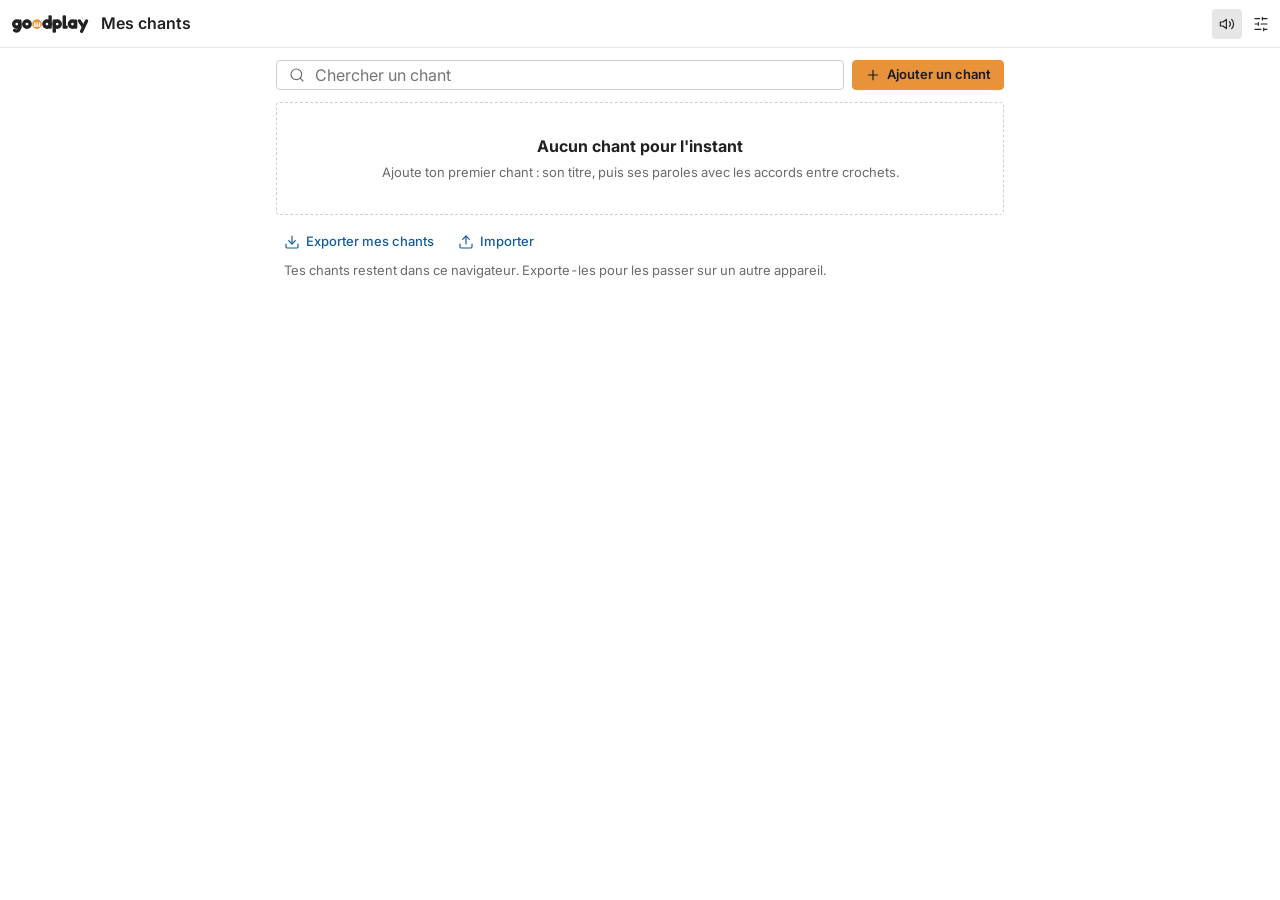
==== commit 4c6d331e: "Mélodie chantée : enregistrée case par case au tempo En mode Modifier, « Chanter la mélodie » donne " ====
--- a/index.html
+++ b/index.html
@@ -140,6 +140,7 @@
         <button class="btn" id="changeTon" hidden><svg class="ic"><use href="#i-boucle"/></svg><span>Changement<span class="long"> de tonalité</span></span></button>
         <button class="btn" id="editerBtn" aria-pressed="false"><svg class="ic"><use href="#i-crayon"/></svg><span>Modifier</span></button>
         <button class="btn" id="texteBtn" hidden><svg class="ic"><use href="#i-grille"/></svg><span>Tout le texte</span></button>
+        <button class="btn" id="chanterBtn" aria-pressed="false" hidden title="Depuis la case en cours : une mesure pour entrer, puis chante en suivant les cases"><svg class="ic"><use href="#i-mic"/></svg><span>Chanter la mélodie</span></button>
       </div>
       <div class="s-tempo" id="cTempo" hidden>
         <button class="icone" id="bpmMoins" aria-label="Plus lent"><svg class="ic"><use href="#i-minus"/></svg></button>
@@ -204,6 +205,20 @@
   </form>
 </dialog>
 
+<!-- Mélodie chantée -->
+<dialog id="dlgMel" aria-labelledby="melT">
+  <div class="pop-tete"><h2 id="melT">Mélodie enregistrée</h2><button class="icone" data-fermer aria-label="Fermer sans garder"><svg class="ic"><use href="#i-x"/></svg></button></div>
+  <div class="s-dlg">
+    <p id="melResume"></p>
+    <div class="s-actions">
+      <button class="btn" id="melEcouter"><svg class="ic"><use href="#i-play"/></svg>Écouter</button>
+      <button class="btn" id="melRefaire"><svg class="ic"><use href="#i-boucle"/></svg>Refaire</button>
+      <span class="s-espace"></span>
+      <button class="btn principal" id="melGarder"><svg class="ic"><use href="#i-check"/></svg>Garder</button>
+    </div>
+  </div>
+</dialog>
+
 <!-- Tonalité écrite -->
 <dialog id="dlgTon" aria-labelledby="tonT">
   <div class="pop-tete"><h2 id="tonT">Tonalité écrite</h2><button class="icone" data-fermer aria-label="Fermer"><svg class="ic"><use href="#i-x"/></svg></button></div>
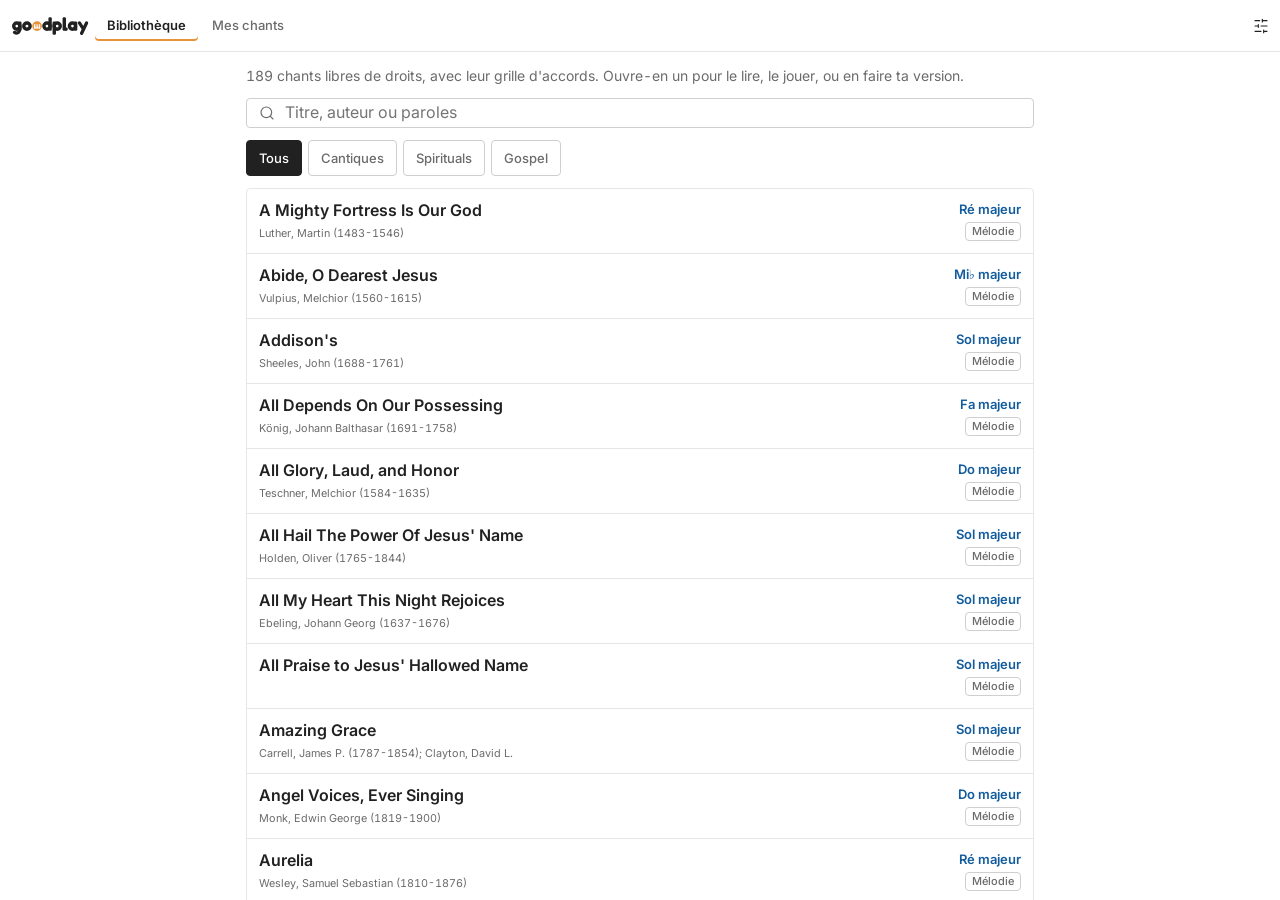
==== commit 92f01914: "Studio : Bibliothèque et Mes chants, chant en trois modes, comptes prêts Deux listes : la Bibliothèq" ====
--- a/index.html
+++ b/index.html
@@ -75,83 +75,93 @@
 
 <div class="s-app">
   <header class="s-tete">
-    <button class="icone" id="retour" aria-label="Retour à Mes chants" title="Mes chants" hidden><svg class="ic"><use href="#i-retour"/></svg></button>
+    <button class="icone" id="retour" aria-label="Retour aux listes" title="Retour" hidden><svg class="ic"><use href="#i-retour"/></svg></button>
     <svg class="logo" role="img" aria-label="goodplay"><use href="#logo"/></svg>
-    <h1 class="s-titre" id="titre">Mes chants</h1>
-    <button class="icone" id="sonBtn" aria-pressed="true" aria-label="Son des accords" title="Son des accords : un toucher sur un accord le fait sonner"><svg class="ic"><use href="#i-haut-parleur"/></svg></button>
+    <h1 class="s-titre" id="titre" hidden></h1>
+    <nav class="s-onglets" id="onglets" role="tablist" aria-label="Listes">
+      <button role="tab" data-v="biblio" aria-selected="true">Bibliothèque</button>
+      <button role="tab" data-v="mes" aria-selected="false">Mes chants</button>
+    </nav>
+    <span class="s-espace"></span>
+    <button class="icone" id="partagerBtn" aria-label="Partager ce chant" title="Partager ce chant" hidden><svg class="ic"><use href="#i-upload"/></svg></button>
+    <button class="btn s-compte" id="compteBtn" hidden><span>Se connecter</span></button>
     <button class="icone" id="reglagesBtn" aria-label="Réglages" title="Réglages"><svg class="ic"><use href="#i-sliders"/></svg></button>
   </header>
 
-  <!-- Mes chants -->
+  <!-- Les listes -->
   <main class="s-ecran s-liste" id="ecranListe">
+    <p class="s-intro" id="intro"></p>
     <div class="s-barre">
-      <label class="s-cherche"><svg class="ic"><use href="#i-recherche"/></svg><input id="cherche" type="search" placeholder="Chercher un chant" aria-label="Chercher un chant" autocomplete="off"></label>
-      <button class="btn principal" id="ajouter"><svg class="ic"><use href="#i-plus"/></svg>Ajouter un chant</button>
+      <label class="s-cherche"><svg class="ic"><use href="#i-recherche"/></svg><input id="cherche" type="search" placeholder="Titre, auteur ou paroles" aria-label="Chercher un chant" autocomplete="off"></label>
+      <button class="btn principal" id="ajouter" hidden><svg class="ic"><use href="#i-plus"/></svg>Nouveau chant</button>
+    </div>
+    <div class="s-filtres" id="filtres" role="group" aria-label="Genre">
+      <button data-v="" aria-pressed="true">Tous</button><button data-v="cantique" aria-pressed="false">Cantiques</button><button data-v="spiritual" aria-pressed="false">Spirituals</button><button data-v="gospel" aria-pressed="false">Gospel</button>
     </div>
     <ul class="s-chants" id="listeChants"></ul>
-    <div class="s-vide" id="listeVide" hidden>
-      <b>Aucun chant pour l'instant</b>
-      <span>Ajoute ton premier chant : son titre, puis ses paroles avec les accords entre crochets.</span>
-    </div>
-    <div class="s-pied">
+    <div class="s-vide" id="listeVide" hidden></div>
+    <div class="s-pied" id="piedMes" hidden>
       <button class="lien" id="exporter"><svg class="ic"><use href="#i-download"/></svg>Exporter mes chants</button>
       <label class="lien"><svg class="ic"><use href="#i-upload"/></svg>Importer<input type="file" id="importer" accept=".json,application/json"></label>
-      <p class="note">Tes chants restent dans ce navigateur. Exporte-les pour les passer sur un autre appareil.</p>
-    </div>
-  </main>
-
-  <!-- Ajouter ou modifier un chant -->
+    </div>
+  </main>
+
+  <!-- Nouveau chant : titre, tonalité, paroles ; les accords se posent ensuite au doigt -->
   <main class="s-ecran s-edit" id="ecranEdition" hidden>
     <form id="formChant" novalidate>
+      <h2 class="s-h2">Nouveau chant</h2>
       <label class="s-champ"><span>Titre</span><input id="fTitre" maxlength="80" autocomplete="off" aria-describedby="fTitreErr"><small class="s-err" id="fTitreErr" hidden>Donne un titre au chant.</small></label>
+      <div class="s-champ"><span id="fTonL">Tonalité du chant</span>
+        <div class="s-notes s-notes-12" id="fTonNotes" role="group" aria-labelledby="fTonL"></div>
+        <div class="seg" id="fTonMode" role="group" aria-label="Mode"><button type="button" data-v="maj">Majeur</button><button type="button" data-v="min">Mineur</button></div>
+      </div>
       <div class="s-rang">
-        <label class="s-champ s-court"><span>Tempo</span><span class="s-unite"><input id="fBpm" type="number" inputmode="numeric" min="30" max="240" step="1"><small>bpm</small></span></label>
+        <label class="s-champ"><span>Tempo</span><span class="s-unite"><input id="fBpm" type="number" inputmode="numeric" min="30" max="240" step="1" value="72"><small>bpm</small></span></label>
         <div class="s-champ"><span id="fMesureL">Temps par mesure</span><div class="seg" id="fMesure" role="group" aria-labelledby="fMesureL"><button type="button" data-v="2">2</button><button type="button" data-v="3">3</button><button type="button" data-v="4">4</button><button type="button" data-v="6">6</button></div></div>
       </div>
-      <label class="s-champ"><span>Paroles et accords</span><textarea id="fTexte" rows="12" spellcheck="false" autocapitalize="off" placeholder="[Sol]Amazing [Sol7]grace, how [Do]sweet the [Sol]sound&#10;That [Sol]saved a [Ré]wretch like [Sol]me"></textarea></label>
-      <p class="note">L'accord entre crochets, juste avant les mots qu'il couvre. Un accord dure une mesure : <kbd>[Fa:2]</kbd> pour deux, <kbd>[Sol:½]</kbd> pour une demie. Une ligne qui commence par <kbd>♪</kbd> donne la mélodie de la ligne du dessus, une case par barre : <kbd>♪ sol la si | do</kbd>.</p>
-      <p class="s-erreurs" id="fErreurs" role="status"></p>
-      <div class="s-ton-ecrit"><span>Tonalité</span><b id="fTon">Pas encore d'accord</b><button class="lien" type="button" id="fTonChanger">Changer</button></div>
-      <div class="s-apercu" id="fApercu" aria-label="Aperçu en cases"></div>
-      <div class="s-actions">
-        <button class="btn s-danger" type="button" id="fSupprimer" hidden><svg class="ic"><use href="#i-trash"/></svg>Supprimer</button>
-        <span class="s-espace"></span>
-        <button class="btn" type="button" id="fAnnuler">Annuler</button>
-        <button class="btn principal" type="submit">Enregistrer</button>
-      </div>
+      <label class="s-champ"><span>Paroles</span><textarea id="fTexte" rows="10" spellcheck="false" placeholder="Une ligne par phrase.&#10;Tu poseras les accords juste après, en touchant les mots."></textarea></label>
+      <p class="note">Tu as déjà le chant avec ses accords entre crochets, comme <kbd>[Sol]Amazing [Do]grace</kbd> ? Colle-le tel quel : les accords sont repris.</p>
+      <div class="s-actions"><span class="s-espace"></span><button class="btn" type="button" id="fAnnuler">Annuler</button><button class="btn principal" type="submit">Continuer : placer les accords</button></div>
     </form>
   </main>
 
   <!-- Le chant -->
   <main class="s-ecran s-chant" id="ecranChant" hidden>
-    <section class="s-tonbar" aria-label="Tonalité">
-      <div class="s-ton">
-        <span class="s-etiq">Chant</span>
-        <b id="cTon"></b>
-        <span class="s-etat" id="cTonEtat"></span>
-        <span class="s-pas" role="group" aria-label="Hauteur du chant">
-          <button class="icone" id="cMoins" aria-label="Le chant est un demi-ton plus bas" title="Un demi-ton plus bas"><svg class="ic"><use href="#i-minus"/></svg></button>
-          <button class="icone" id="cPlus" aria-label="Le chant est un demi-ton plus haut" title="Un demi-ton plus haut"><svg class="ic"><use href="#i-plus"/></svg></button>
-        </span>
-      </div>
-      <p class="s-jeu" id="cJeu"></p>
-      <div class="s-actions-chant">
-        <button class="btn principal" id="ecouterBtn"><svg class="ic"><use href="#i-mic"/></svg><span>Écouter</span></button>
-        <button class="btn" id="changeTon" hidden><svg class="ic"><use href="#i-boucle"/></svg><span>Changement<span class="long"> de tonalité</span></span></button>
-        <button class="btn" id="editerBtn" aria-pressed="false"><svg class="ic"><use href="#i-crayon"/></svg><span>Modifier</span></button>
-        <button class="btn" id="texteBtn" hidden><svg class="ic"><use href="#i-grille"/></svg><span>Tout le texte</span></button>
-        <button class="btn" id="chanterBtn" aria-pressed="false" hidden title="Depuis la case en cours : une mesure pour entrer, puis chante en suivant les cases"><svg class="ic"><use href="#i-mic"/></svg><span>Chanter la mélodie</span></button>
-      </div>
-      <div class="s-tempo" id="cTempo" hidden>
+    <section class="s-cle" aria-label="Tonalité">
+      <div class="s-cle-bloc"><span class="s-etiq">Tonalité du chant</span><button class="s-pastille" id="tonBtn" aria-haspopup="dialog"><b id="tonNom"></b><svg class="ic"><use href="#i-chevron"/></svg></button><small id="tonEtat"></small></div>
+      <div class="s-cle-bloc"><span class="s-etiq">Je joue en</span><button class="s-pastille" id="jeuBtn" aria-haspopup="dialog"><b id="jeuNom"></b><svg class="ic"><use href="#i-chevron"/></svg></button><small id="transpose"></small></div>
+    </section>
+
+    <nav class="s-modes" id="modes" role="tablist" aria-label="Mode">
+      <button role="tab" data-v="lire" aria-selected="true"><svg class="ic"><use href="#i-oeil"/></svg>Lire</button>
+      <button role="tab" data-v="jouer" aria-selected="false"><svg class="ic"><use href="#i-piano"/></svg>Jouer</button>
+      <button role="tab" data-v="modifier" aria-selected="false"><svg class="ic"><use href="#i-crayon"/></svg>Modifier</button>
+    </nav>
+
+    <section class="s-outils" id="outilsJouer" hidden>
+      <button class="btn principal" id="ecouterBtn"><svg class="ic"><use href="#i-mic"/></svg><span>Tonalité au micro</span></button>
+      <button class="btn" id="changeTon" hidden><svg class="ic"><use href="#i-boucle"/></svg><span>Changement de tonalité</span></button>
+      <span class="s-tempo">
+        <button class="btn" id="defiler"><svg class="ic"><use href="#i-play"/></svg><span>Défiler</span></button>
         <button class="icone" id="bpmMoins" aria-label="Plus lent"><svg class="ic"><use href="#i-minus"/></svg></button>
         <span class="s-bpm"><b id="bpmV">72</b><small>bpm</small></span>
         <button class="icone" id="bpmPlus" aria-label="Plus vite"><svg class="ic"><use href="#i-plus"/></svg></button>
         <button class="btn" id="taper">Taper</button>
-        <button class="btn" id="defiler"><svg class="ic"><use href="#i-play"/></svg><span>Démarrer</span></button>
-      </div>
-    </section>
-
-    <section class="s-now" aria-label="Accord en cours">
+      </span>
+    </section>
+
+    <section class="s-outils s-modif" id="outilsModif" hidden>
+      <p class="s-aide" id="aideModif"></p>
+      <div class="s-actions" id="actionsModif">
+        <button class="btn principal" id="versionBtn" hidden><svg class="ic"><use href="#i-copy"/></svg>Faire ma version</button>
+        <button class="btn" id="chanterBtn" aria-pressed="false"><svg class="ic"><use href="#i-mic"/></svg><span>Chanter la mélodie</span></button>
+        <button class="btn" id="texteBtn"><svg class="ic"><use href="#i-grille"/></svg>Texte complet</button>
+        <span class="s-espace"></span>
+        <button class="btn s-danger" id="supprimerBtn"><svg class="ic"><use href="#i-trash"/></svg>Supprimer</button>
+      </div>
+    </section>
+
+    <section class="s-now" id="now" aria-label="Accord en cours" hidden>
       <button class="s-maint" id="nowBtn" aria-label="Écouter l'accord en cours"><span class="s-etiq">Maintenant</span><b id="nowAcc"></b><small id="nowDeg"></small></button>
       <div class="s-ens"><span class="s-etiq">Ensuite</span><b id="nextAcc"></b></div>
       <div class="s-idee" id="idee" hidden>
@@ -163,44 +173,64 @@
 
     <section class="s-cases" id="cases" aria-label="Le chant, case par case" tabindex="-1"></section>
 
-    <section class="s-kb" aria-label="Clavier">
+    <section class="s-kb" id="kb" aria-label="Clavier">
       <div class="clavier" id="clavier"></div>
     </section>
+  </main>
+
+  <!-- Texte complet (format avancé) -->
+  <main class="s-ecran s-edit" id="ecranTexte" hidden>
+    <form id="formTexte" novalidate>
+      <h2 class="s-h2">Texte complet</h2>
+      <p class="note">L'accord entre crochets juste avant les mots qu'il couvre. Un accord dure une mesure : <kbd>[Fa:2]</kbd> pour deux, <kbd>[Sol:½]</kbd> pour une demie. Une ligne qui commence par <kbd>♪</kbd> donne la mélodie de la ligne du dessus, une case par barre : <kbd>♪ sol la si | do</kbd>.</p>
+      <label class="s-champ"><span>Titre</span><input id="tTitre" maxlength="80" autocomplete="off"></label>
+      <label class="s-champ"><span>Paroles et accords</span><textarea id="tTexte" rows="14" spellcheck="false" autocapitalize="off"></textarea></label>
+      <p class="s-erreurs" id="tErreurs" role="status"></p>
+      <div class="s-actions"><span class="s-espace"></span><button class="btn" type="button" id="tAnnuler">Annuler</button><button class="btn principal" type="submit">Enregistrer</button></div>
+    </form>
   </main>
 
   <div class="s-annonce" id="annonce" role="status" hidden></div>
 </div>
 
-<!-- Réglages -->
-<dialog id="dlgReglages" aria-labelledby="regT">
-  <div class="pop-tete"><h2 id="regT">Réglages</h2><button class="icone" data-fermer aria-label="Fermer"><svg class="ic"><use href="#i-x"/></svg></button></div>
-  <div class="s-dlg">
-    <h3 id="jeuT">La tonalité où tu es à l'aise</h3>
-    <p class="note">Tout s'affiche dans cette tonalité, et l'appli te dit de combien régler le Transpose de ton piano. Un chant mineur se joue sur les mêmes touches, dans sa mineure relative.</p>
+<!-- Je joue en -->
+<dialog id="dlgJeu" aria-labelledby="jeuT">
+  <div class="pop-tete"><h2 id="jeuT">Je joue en</h2><button class="icone" data-fermer aria-label="Fermer"><svg class="ic"><use href="#i-x"/></svg></button></div>
+  <div class="s-dlg">
+    <p class="note">La tonalité où tu es à l'aise. Tout s'affiche dedans, et l'appli te dit de combien régler le Transpose de ton piano pour garder le son du chant. Un chant mineur se joue sur les mêmes touches, dans sa mineure relative.</p>
     <div class="s-notes" id="jeuNotes" role="group" aria-labelledby="jeuT"></div>
-    <div class="s-reg">
-      <span id="notaT">Noms des notes</span>
-      <div class="seg" id="notation" role="group" aria-labelledby="notaT"><button data-v="fr">Do Ré Mi</button><button data-v="en">C D E</button></div>
-    </div>
-    <label class="interrupteur"><span><b>Son des accords</b><small>Un toucher sur un accord le fait sonner.</small></span><input type="checkbox" role="switch" id="rSon"><i></i></label>
-    <label class="interrupteur"><span><b>Idées</b><small>Un accord de passage ou une couleur pour aller à l'accord suivant.</small></span><input type="checkbox" role="switch" id="rIdees"><i></i></label>
-    <label class="interrupteur"><span><b>Défiler au tempo</b><small>Coupé, c'est toi qui avances : toucher une case, flèches ou pédale.</small></span><input type="checkbox" role="switch" id="rDefile"><i></i></label>
-  </div>
-</dialog>
-
-<!-- Une case -->
-<dialog id="dlgCase" aria-labelledby="caseT">
-  <div class="pop-tete"><h2 id="caseT">La case</h2><button class="icone" data-fermer aria-label="Fermer"><svg class="ic"><use href="#i-x"/></svg></button></div>
-  <form class="s-dlg" id="formCase" novalidate>
-    <label class="s-champ"><span>Accord</span><input id="kAcc" autocomplete="off" autocapitalize="off" spellcheck="false" aria-describedby="kAccErr"><small class="s-err" id="kAccErr" hidden>Cet accord ne se lit pas. Exemples : Do, Lam, Sol7, Fa/La, Am, Bb.</small></label>
-    <label class="s-champ"><span>Paroles</span><input id="kPar" autocomplete="off"></label>
-    <label class="s-champ"><span>Mélodie</span><input id="kMel" autocomplete="off" autocapitalize="off" spellcheck="false" placeholder="sol la si" aria-describedby="kMelErr"><small class="s-err" id="kMelErr" hidden></small></label>
-    <div class="s-champ"><span id="kDurT">Durée</span><div class="seg" id="kDur" role="group" aria-labelledby="kDurT"><button type="button" data-v="0.25">¼</button><button type="button" data-v="0.5">½</button><button type="button" data-v="1">1</button><button type="button" data-v="2">2</button><button type="button" data-v="4">4</button></div><small>mesure(s)</small></div>
+  </div>
+</dialog>
+
+<!-- Tonalité du chant -->
+<dialog id="dlgTon" aria-labelledby="tonT">
+  <div class="pop-tete"><h2 id="tonT">Tonalité du chant</h2><button class="icone" data-fermer aria-label="Fermer"><svg class="ic"><use href="#i-x"/></svg></button></div>
+  <div class="s-dlg">
+    <p id="tonResume"></p>
+    <div class="s-rang">
+      <button class="btn" id="tonMoins"><svg class="ic"><use href="#i-minus"/></svg>Demi-ton plus bas</button>
+      <button class="btn" id="tonPlus"><svg class="ic"><use href="#i-plus"/></svg>Demi-ton plus haut</button>
+    </div>
+    <button class="btn principal" id="tonMicro"><svg class="ic"><use href="#i-mic"/></svg>Trouver au micro</button>
+    <button class="btn" id="tonEcrite">Revenir à la tonalité écrite</button>
+  </div>
+</dialog>
+
+<!-- Un accord (poser, changer, retirer) et sa case -->
+<dialog id="dlgAccord" aria-labelledby="accT">
+  <div class="pop-tete"><h2 id="accT">Accord</h2><button class="icone" data-fermer aria-label="Fermer"><svg class="ic"><use href="#i-x"/></svg></button></div>
+  <form class="s-dlg" id="formAccord" novalidate>
+    <div class="s-palette" id="palette" role="group" aria-label="Accords de la tonalité"></div>
+    <label class="s-champ"><span>Autre accord</span><input id="aAutre" autocomplete="off" autocapitalize="off" spellcheck="false" placeholder="Sol7, Fa/La, Si♭, Am…" aria-describedby="aAutreErr"><small class="s-err" id="aAutreErr" hidden>Cet accord ne se lit pas. Exemples : Do, Lam, Sol7, Fa/La, Am, Bb.</small></label>
+    <div class="s-champ" id="aDurBloc"><span id="aDurT">Durée</span><div class="seg" id="aDur" role="group" aria-labelledby="aDurT"><button type="button" data-v="0.25">¼</button><button type="button" data-v="0.5">½</button><button type="button" data-v="1">1</button><button type="button" data-v="2">2</button><button type="button" data-v="4">4</button></div><small>mesure(s)</small></div>
+    <details class="s-plus" id="aPlus"><summary>Paroles et mélodie de la case</summary>
+      <label class="s-champ"><span>Paroles</span><input id="aPar" autocomplete="off"></label>
+      <label class="s-champ"><span>Mélodie</span><input id="aMel" autocomplete="off" autocapitalize="off" spellcheck="false" placeholder="sol la si" aria-describedby="aMelErr"><small class="s-err" id="aMelErr" hidden></small></label>
+    </details>
     <div class="s-actions">
-      <button class="btn s-danger" type="button" id="kSupprimer"><svg class="ic"><use href="#i-trash"/></svg>Supprimer</button>
-      <button class="btn" type="button" id="kPartager"><svg class="ic"><use href="#i-plus"/></svg>Ajouter un accord après</button>
+      <button class="btn s-danger" type="button" id="aRetirer"><svg class="ic"><use href="#i-trash"/></svg>Retirer l'accord</button>
       <span class="s-espace"></span>
-      <button class="btn principal" type="submit">Enregistrer</button>
+      <button class="btn principal" type="submit">Valider</button>
     </div>
   </form>
 </dialog>
@@ -219,14 +249,13 @@
   </div>
 </dialog>
 
-<!-- Tonalité écrite -->
-<dialog id="dlgTon" aria-labelledby="tonT">
-  <div class="pop-tete"><h2 id="tonT">Tonalité écrite</h2><button class="icone" data-fermer aria-label="Fermer"><svg class="ic"><use href="#i-x"/></svg></button></div>
-  <div class="s-dlg">
-    <p class="note">Déduite des accords. Change-la seulement si elle est fausse.</p>
-    <div class="s-notes" id="tonNotes" role="group" aria-label="Tonique"></div>
-    <div class="seg" id="tonMode" role="group" aria-label="Mode"><button data-v="maj">Majeur</button><button data-v="min">Mineur</button></div>
-    <button class="btn" id="tonAuto">Revenir à la tonalité déduite</button>
+<!-- Réglages -->
+<dialog id="dlgReglages" aria-labelledby="regT">
+  <div class="pop-tete"><h2 id="regT">Réglages</h2><button class="icone" data-fermer aria-label="Fermer"><svg class="ic"><use href="#i-x"/></svg></button></div>
+  <div class="s-dlg">
+    <div class="s-reg"><span id="notaT">Noms des notes</span><div class="seg" id="notation" role="group" aria-labelledby="notaT"><button data-v="fr">Do Ré Mi</button><button data-v="en">C D E</button></div></div>
+    <label class="interrupteur"><span><b>Son des accords</b><small>Toucher un accord le fait sonner.</small></span><input type="checkbox" role="switch" id="rSon"><i></i></label>
+    <label class="interrupteur"><span><b>Idées en mode Jouer</b><small>Un accord de passage ou une couleur vers l'accord suivant.</small></span><input type="checkbox" role="switch" id="rIdees"><i></i></label>
   </div>
 </dialog>
 
@@ -239,7 +268,10 @@
 <script src="js/enrichir.js"></script>
 <script src="js/audio.js"></script>
 <script src="js/clavier.js"></script>
+<script src="js/base-hymnes.js"></script>
 <script src="js/chant.js"></script>
+<script src="js/config.js"></script>
+<script src="js/compte.js"></script>
 <script src="js/live.js"></script>
 </body>
 </html>
--- a/css/live.css
+++ b/css/live.css
@@ -1,49 +1,66 @@
-/* goodplay simple : Mes chants, la saisie, et le chant en cases. Jetons et primitives (.btn, .seg, .interrupteur, dialog) de css/app.css.
-   Base : le téléphone. Une case : l'accord en haut, les paroles au milieu, la mélodie en bas ; la case en cours est pleine d'orange. */
+/* goodplay, le studio du pianiste : listes, chant en trois modes (Lire, Jouer, Modifier), accords posés au doigt.
+   Jetons et primitives (.btn, .seg, .interrupteur, dialog) de css/app.css. Base : le téléphone. */
 body{overflow:hidden}
 .s-app{display:flex;flex-direction:column;height:100dvh}
-.s-tete{display:flex;align-items:center;gap:4px;min-height:48px;padding:0 4px 0 12px;border-bottom:1px solid var(--filet);background:var(--fond)}
-.s-tete .logo{margin-right:8px}
-.s-titre{flex:1;min-width:0;font-size:16px;font-weight:600;white-space:nowrap;overflow:hidden;text-overflow:ellipsis}
-body:not([data-ecran="liste"]) .s-tete .logo{display:none}
+.s-tete{display:flex;align-items:center;gap:6px;min-height:52px;padding:0 4px 0 12px;border-bottom:1px solid var(--filet);background:var(--fond)}
+.s-titre{min-width:0;font-size:16px;font-weight:600;white-space:nowrap;overflow:hidden;text-overflow:ellipsis}
+body:not([data-ecran="liste"]) .s-tete .logo,body:not([data-ecran="liste"]) .s-onglets{display:none}
+body[data-ecran="liste"] .s-titre{display:none}
 .s-ecran{flex:1;min-height:0;overflow:auto;overscroll-behavior:contain}
 .s-etiq{font-size:11px;font-weight:600;letter-spacing:.06em;text-transform:uppercase;color:var(--texte-2)}
 .s-espace{flex:1}
 .s-danger{color:var(--danger);border-color:var(--danger)}
 .s-err{color:var(--danger);font-size:13px}
+.s-h2{font-size:22px;font-weight:600}
 
-/* ---------- Mes chants ---------- */
-.s-liste{display:flex;flex-direction:column;gap:12px;width:100%;max-width:760px;margin:0 auto;padding:12px 16px 32px}
+/* Onglets de l'en-tête et modes du chant : le choix en cours est souligné d'orange */
+.s-onglets,.s-modes{display:flex;gap:2px}
+.s-onglets button,.s-modes button{display:inline-flex;align-items:center;gap:6px;min-height:var(--cible);padding:0 12px;border:0;border-radius:var(--r);background:transparent;color:var(--texte-2);font-weight:500;cursor:pointer;box-shadow:inset 0 -2px 0 transparent;transition:color var(--vite) ease,background-color var(--vite) ease}
+.s-onglets button:hover,.s-modes button:hover{background:var(--survol);color:var(--texte)}
+.s-onglets button[aria-selected="true"],.s-modes button[aria-selected="true"]{color:var(--texte);font-weight:600;box-shadow:inset 0 -2px 0 var(--accent)}
+.s-modes{flex:none;padding:0 8px;border-bottom:1px solid var(--filet)}
+.s-modes button{flex:1;justify-content:center;border-radius:0}
+
+/* ---------- Listes ---------- */
+.s-liste{display:flex;flex-direction:column;gap:12px;width:100%;max-width:820px;margin:0 auto;padding:14px 16px 32px}
+.s-intro{color:var(--texte-2);font-size:14px}
+.s-intro:empty{display:none}
 .s-barre{display:flex;flex-wrap:wrap;gap:8px}
 .s-cherche{flex:1 1 220px;display:flex;align-items:center;gap:8px;min-height:var(--cible);padding:0 12px;border:1px solid var(--bord);border-radius:var(--r);color:var(--texte-2)}
 .s-cherche input{flex:1;min-width:0;border:0;background:transparent;color:var(--texte);font-size:16px;outline:0}
 .s-cherche:focus-within{outline:2px solid var(--focus);outline-offset:-2px}
+.s-filtres{display:flex;flex-wrap:wrap;gap:6px}
+.s-filtres button{min-height:36px;padding:0 12px;border:1px solid var(--bord);border-radius:var(--r);background:transparent;color:var(--texte-2);font-weight:500;cursor:pointer;transition:background-color var(--vite) ease}
+.s-filtres button:hover{background:var(--survol)}
+.s-filtres button[aria-pressed="true"]{background:var(--texte);border-color:var(--texte);color:var(--fond)}
 .s-chants{list-style:none;margin:0;padding:0;border:1px solid var(--filet);border-radius:var(--r)}
 .s-chants li+li{border-top:1px solid var(--filet)}
-.s-chants button{display:grid;grid-template-columns:minmax(0,1fr) auto;gap:2px 12px;width:100%;min-height:60px;padding:10px 12px;border:0;background:transparent;color:inherit;text-align:left;cursor:pointer;transition:background-color var(--vite) ease}
+.s-chants button{display:grid;grid-template-columns:minmax(0,1fr) auto;gap:3px 12px;width:100%;min-height:64px;padding:10px 12px;border:0;background:transparent;color:inherit;text-align:left;cursor:pointer;transition:background-color var(--vite) ease}
 .s-chants button:hover{background:var(--survol)}
 .s-chants button:active{background:var(--presse)}
 .s-chants b{font-size:16px;font-weight:600;overflow:hidden;text-overflow:ellipsis;white-space:nowrap}
 .s-chants small{grid-column:1;color:var(--texte-2);overflow:hidden;text-overflow:ellipsis;white-space:nowrap}
-.s-chants .s-k{grid-row:1/span 2;grid-column:2;align-self:center;font-weight:600;color:var(--accord)}
-.s-vide{display:flex;flex-direction:column;gap:6px;padding:32px 16px;border:1px dashed var(--bord);border-radius:var(--r);text-align:center;color:var(--texte-2)}
+.s-chants .s-k{grid-row:1/span 2;grid-column:2;align-self:center;display:flex;flex-direction:column;align-items:flex-end;gap:4px;font-weight:600;color:var(--accord)}
+.s-badges{display:flex;gap:4px}
+.s-badge{padding:1px 6px;border:1px solid var(--bord);border-radius:var(--r);font-size:11px;font-weight:500;color:var(--texte-2)}
+.s-vide{display:flex;flex-direction:column;align-items:center;gap:8px;padding:32px 16px;border:1px dashed var(--bord);border-radius:var(--r);text-align:center;color:var(--texte-2)}
 .s-vide b{font-size:16px;color:var(--texte)}
 .s-pied{display:flex;flex-wrap:wrap;align-items:center;gap:4px 8px}
-.s-pied .note{flex-basis:100%;padding-left:8px}
 .s-pied label{position:relative;cursor:pointer}
 .s-pied label input{position:absolute;width:1px;height:1px;opacity:0}
 .s-pied label:focus-within{outline:2px solid var(--focus);outline-offset:-2px}
 
-/* ---------- Saisie ---------- */
-.s-edit{padding:12px 16px 32px}
-.s-edit form{display:flex;flex-direction:column;gap:14px;max-width:760px;margin:0 auto}
+/* ---------- Formulaires ---------- */
+.s-edit{padding:14px 16px 32px}
+.s-edit form{display:flex;flex-direction:column;gap:16px;max-width:760px;margin:0 auto}
 .s-champ{display:flex;flex-direction:column;gap:6px;min-width:0}
 .s-champ>span:first-child{font-size:13px;font-weight:500;color:var(--texte-2)}
 .s-champ input,.s-champ textarea{width:100%;min-height:var(--cible);padding:8px 10px;border:1px solid var(--bord);border-radius:var(--r);background:var(--fond);font-size:16px;transition:border-color var(--vite) ease}
 .s-champ input:hover,.s-champ textarea:hover{border-color:var(--bord-fort)}
 .s-champ input:focus-visible,.s-champ textarea:focus-visible{outline:2px solid var(--focus);outline-offset:-1px}
 .s-champ input[aria-invalid="true"]{border-color:var(--danger)}
-.s-champ textarea{font:400 15px/1.7 ui-monospace,SFMono-Regular,Menlo,Consolas,monospace;resize:vertical}
+.s-champ textarea{font-size:16px;line-height:1.6;resize:vertical}
+#tTexte{font:400 15px/1.7 ui-monospace,SFMono-Regular,Menlo,Consolas,monospace}
 .s-champ .seg{align-self:flex-start}
 .s-rang{display:flex;flex-wrap:wrap;gap:12px 24px}
 .s-unite{display:flex;align-items:center;gap:6px}
@@ -51,61 +68,57 @@
 .s-unite small{color:var(--texte-2)}
 .s-erreurs{color:var(--danger);font-size:13px}
 .s-erreurs:empty{display:none}
-.s-ton-ecrit{display:flex;flex-wrap:wrap;align-items:center;gap:4px 10px}
-.s-ton-ecrit>span{font-size:13px;font-weight:500;color:var(--texte-2)}
-.s-ton-ecrit b{font-size:16px}
-.s-apercu{max-height:46vh;overflow:auto;padding:8px;border:1px solid var(--filet);border-radius:var(--r);background:var(--panneau)}
-.s-apercu:empty{display:none}
 .s-actions{display:flex;flex-wrap:wrap;align-items:center;gap:8px}
 
 /* ---------- Le chant ---------- */
 .s-chant{display:flex;flex-direction:column;overflow:hidden}
-.s-tonbar{flex:none;display:flex;flex-wrap:wrap;align-items:center;gap:6px 12px;padding:8px 12px;border-bottom:1px solid var(--filet)}
-.s-ton{display:flex;flex-wrap:wrap;align-items:center;gap:4px 8px}
-#cTon{font-size:18px;font-weight:600}
-.s-etat{font-size:13px;color:var(--texte-2)}
-.s-pas{display:inline-flex}
-.s-pas .icone{width:36px;height:36px}
-.s-jeu{flex-basis:100%;font-size:14px}
-.s-jeu:empty{display:none}
-.s-jeu b{color:var(--accent-fil)}
-.s-actions-chant{display:flex;flex-wrap:wrap;gap:8px}
-.s-tempo{flex-basis:100%;display:flex;flex-wrap:wrap;align-items:center;gap:4px 8px}
-.s-tempo .btn{min-height:36px;padding:0 10px}
+.s-cle{flex:none;display:grid;grid-template-columns:1fr 1fr;gap:8px;padding:10px 12px;background:var(--panneau);border-bottom:1px solid var(--filet)}
+.s-cle-bloc{display:flex;flex-direction:column;align-items:flex-start;gap:3px;min-width:0}
+.s-cle-bloc small{font-size:13px;color:var(--texte-2)}
+#transpose{color:var(--accent-fil);font-weight:600}
+.s-pastille{display:inline-flex;align-items:center;gap:6px;max-width:100%;min-height:40px;padding:0 10px;border:1px solid var(--bord);border-radius:var(--r);background:var(--fond);color:var(--texte);cursor:pointer;transition:border-color var(--vite) ease,background-color var(--vite) ease}
+.s-pastille:hover{border-color:var(--bord-fort)}
+.s-pastille:active{background:var(--presse)}
+.s-pastille b{font-size:17px;font-weight:600;white-space:nowrap;overflow:hidden;text-overflow:ellipsis}
+.s-outils{flex:none;display:flex;flex-wrap:wrap;align-items:center;gap:8px;padding:8px 12px;border-bottom:1px solid var(--filet)}
+.s-outils .btn{min-height:38px;padding:0 10px}
+#outilsJouer{gap:6px}
+.s-tempo{display:inline-flex;flex-wrap:wrap;align-items:center;gap:4px}
 .s-tempo .icone{width:36px;height:36px}
-.s-bpm{display:inline-flex;align-items:baseline;justify-content:center;gap:4px;min-width:64px}
-.s-bpm b{font-size:18px}
+.s-bpm{display:inline-flex;align-items:baseline;justify-content:center;gap:4px;min-width:60px}
+.s-bpm b{font-size:17px}
 .s-bpm small{color:var(--texte-2)}
+.s-modif{flex-direction:column;align-items:stretch}
+.s-aide{font-size:14px;color:var(--texte-2)}
+.s-aide b{color:var(--texte)}
 
-.s-now{flex:none;display:grid;grid-template-columns:auto minmax(0,1fr);grid-template-areas:"m e" "i i";align-items:end;gap:6px 20px;padding:8px 12px 10px;border-bottom:1px solid var(--filet);background:var(--panneau)}
+.s-now{flex:none;display:grid;grid-template-columns:auto minmax(0,1fr);grid-template-areas:"m e" "i i";align-items:end;gap:6px 20px;padding:8px 12px 10px;border-bottom:1px solid var(--filet)}
 .s-maint{grid-area:m;display:flex;flex-direction:column;align-items:flex-start;padding:0;border:0;background:transparent;color:inherit;text-align:left;cursor:pointer}
 .s-maint:disabled{cursor:default}
-#nowAcc{font-size:40px;line-height:1.05;font-weight:600;color:var(--accord);white-space:nowrap}
+#nowAcc{font-size:44px;line-height:1.05;font-weight:600;color:var(--accord);white-space:nowrap}
 #nowDeg{font-size:13px;color:var(--texte-2)}
 .s-ens{grid-area:e;display:flex;flex-direction:column;padding-bottom:4px}
-#nextAcc{font-size:22px;font-weight:600;color:var(--texte-2);white-space:nowrap}
-.s-idee{grid-area:i;display:flex;align-items:center;gap:10px;padding:4px 4px 4px 10px;border:1px solid var(--bord);border-radius:var(--r);background:var(--fond)}
+#nextAcc{font-size:24px;font-weight:600;color:var(--texte-2);white-space:nowrap}
+.s-idee{grid-area:i;display:flex;align-items:center;gap:10px;padding:4px 4px 4px 10px;border:1px solid var(--bord);border-radius:var(--r);background:var(--panneau)}
 .s-idee>.ic{color:var(--accent-fil)}
 .s-idee-txt{flex:1;min-width:0;display:flex;flex-direction:column;align-items:flex-start;min-height:var(--cible);justify-content:center;padding:0;border:0;background:transparent;color:inherit;text-align:left;cursor:pointer}
 .s-idee-txt b{font-size:16px}
 .s-idee-txt small{color:var(--texte-2);overflow:hidden;text-overflow:ellipsis;white-space:nowrap;max-width:100%}
 
-.s-cases{flex:1;min-height:0;overflow:auto;overscroll-behavior:contain;padding:12px 12px 32px;scroll-padding:96px 0}
+.s-cases{flex:1;min-height:0;overflow:auto;overscroll-behavior:contain;padding:14px 12px 40px;scroll-padding:96px 0}
 .s-cases:focus{outline:none}
-.s-l{display:flex;flex-wrap:wrap;margin:0 1px 12px 0}
-.s-sep{height:12px}
-/* Une case : aussi large que son contenu, puis elle grandit selon sa durée ; une ligne trop pleine passe à la suivante. Cases jointives : la grille d'accords, mesure par mesure. */
-.s-c{position:relative;display:flex;flex-direction:column;align-items:flex-start;gap:3px;flex:var(--t,4) 1 auto;min-width:72px;max-width:100%;margin:0 -1px -1px 0;padding:9px 10px 8px;border:1px solid var(--bord);border-radius:0;background:var(--fond);color:inherit;font:inherit;text-align:left;cursor:pointer;transition:background-color var(--vite) ease}
+.s-l{display:flex;flex-wrap:wrap;margin:0 1px 14px 0}
+.s-sep{height:14px}
+/* Une case : l'accord en haut, les paroles au milieu, la mélodie en bas. Aussi large que son contenu, elle grandit selon sa durée. */
+.s-c{position:relative;display:flex;flex-direction:column;align-items:flex-start;gap:3px;flex:var(--t,4) 1 auto;min-width:72px;max-width:100%;margin:0 -1px -1px 0;padding:9px 10px 8px;border:1px solid var(--bord);background:var(--fond);color:inherit;font:inherit;text-align:left;cursor:pointer;transition:background-color var(--vite) ease}
 .s-c:hover{background:var(--survol)}
-.s-c:active{background:var(--presse)}
 .s-c:focus-visible{z-index:2}
-.s-c.sans{flex:0 1 auto;min-width:0;border-style:dashed;cursor:default;background:transparent}
+.s-c.sans{flex:0 1 auto;min-width:0;border-style:dashed;background:transparent}
 .s-a{min-height:26px;font-size:20px;line-height:1.3;font-weight:600;color:var(--accord);white-space:nowrap}
 .s-a sup{margin-left:4px;font-size:11px;font-weight:500;color:var(--texte-2)}
 .s-a.faux{color:var(--danger);text-decoration:underline wavy}
 .s-p{font-size:17px;line-height:1.35;white-space:pre-wrap;overflow-wrap:break-word}
 .s-m{display:flex;flex-wrap:wrap;gap:0 6px;min-height:16px;font-size:12px;letter-spacing:.02em;color:var(--texte-2)}
-/* Les temps de la case : un trait par temps le long du bord haut, celui en cours s'allume. */
 .s-temps{position:absolute;top:2px;left:4px;right:4px;display:flex;gap:2px;height:3px}
 .s-temps i{flex:1;border-radius:1px;background:var(--filet)}
 .s-c.cour{z-index:1;background:var(--accent);border-color:var(--accent-a);color:var(--sur-accent)}
@@ -115,33 +128,54 @@
 .s-c.cour .s-temps i{background:var(--sur-accent);opacity:.3}
 .s-c.cour .s-temps i.on{opacity:1}
 .s-c.suiv{z-index:1;box-shadow:inset 0 0 0 2px var(--accent)}
-.s-chant[data-edition] .s-c:not(.sans){border-style:dashed;cursor:text}
-.s-chant[data-edition] .s-cases::before{content:"Touche une case pour la modifier.";display:block;margin-bottom:10px;font-size:13px;color:var(--texte-2)}
+/* Modifier : chaque mot se touche pour y poser un accord, l'accord se touche pour le changer. */
+.s-chant[data-mode="modifier"] .s-c{cursor:default;border-style:dashed}
+.s-chant[data-mode="modifier"] .s-c.cour{background:var(--fond);border-color:var(--bord);color:inherit}
+.s-chant[data-mode="modifier"] .s-c.cour .s-a{color:var(--accord)}
+.s-chant[data-mode="modifier"] .s-c.suiv{box-shadow:none}
+.s-a-btn,.s-mot{padding:0;border:0;background:transparent;color:inherit;font:inherit;cursor:pointer;border-radius:2px}
+.s-a-btn{display:inline-flex;align-items:baseline;min-height:26px;min-width:40px;text-decoration:underline dotted;text-underline-offset:4px}
+.s-a-btn.vide{color:var(--texte-2);font-size:14px;font-weight:500;text-decoration:none}
+.s-mot{display:inline;text-decoration:underline dotted var(--bord-fort);text-underline-offset:4px}
+.s-mot:hover,.s-a-btn:hover{background:var(--orange-doux)}
+.s-mot:focus-visible,.s-a-btn:focus-visible{outline:2px solid var(--focus);outline-offset:1px}
 
 .s-kb{flex:none;position:relative;height:clamp(120px,24vh,260px);border-top:1px solid var(--filet);background:var(--panneau)}
+.s-chant[data-mode="modifier"] .s-kb{display:none}
 
 .s-annonce{position:fixed;z-index:30;left:50%;bottom:calc(clamp(120px,24vh,260px) + 12px);transform:translateX(-50%);max-width:min(560px,calc(100vw - 32px));padding:10px 14px;border-radius:var(--r);background:var(--texte);color:var(--fond);font-size:14px;box-shadow:var(--ombre)}
-body[data-ecran="liste"] .s-annonce,body[data-ecran="edition"] .s-annonce{bottom:16px}
+body:not([data-ecran="chant"]) .s-annonce,.s-chant[data-mode="modifier"]~.s-annonce{bottom:16px}
 
 /* ---------- Fenêtres ---------- */
-.s-dlg{display:flex;flex-direction:column;gap:14px;padding:12px 0 16px}
+.s-dlg{display:flex;flex-direction:column;gap:14px;padding:12px 12px 16px}
 dialog .pop-tete{margin:0;padding:0 4px 0 12px}
-dialog .s-dlg{padding-inline:12px}
-.s-dlg h3{font-size:14px;font-weight:600}
 .s-notes{display:grid;grid-template-columns:repeat(4,minmax(0,1fr));border:1px solid var(--bord);border-radius:var(--r);overflow:clip}
+.s-notes-12{grid-template-columns:repeat(6,minmax(0,1fr))}
 .s-notes button{min-height:var(--cible);border:0;box-shadow:inset -1px -1px 0 var(--filet);background:transparent;color:var(--texte);font-weight:500;cursor:pointer;transition:background-color var(--vite) ease}
 .s-notes button:hover{background:var(--survol)}
 .s-notes button[aria-pressed="true"]{background:var(--texte);color:var(--fond);font-weight:600}
 .s-notes button.s-tout{grid-column:1/-1}
+.s-palette{display:grid;grid-template-columns:repeat(4,minmax(0,1fr));gap:6px}
+.s-palette button{display:flex;flex-direction:column;align-items:center;justify-content:center;gap:1px;min-height:60px;border:1px solid var(--bord);border-radius:var(--r);background:var(--fond);color:var(--accord);font-size:18px;font-weight:600;cursor:pointer;transition:background-color var(--vite) ease}
+.s-palette button small{font-size:11px;font-weight:500;color:var(--texte-2)}
+.s-palette button:hover{background:var(--survol)}
+.s-palette button[aria-pressed="true"]{background:var(--accent);border-color:var(--accent-a);color:var(--sur-accent)}
+.s-palette button[aria-pressed="true"] small{color:var(--sur-accent)}
+.s-plus summary{min-height:var(--cible);display:flex;align-items:center;color:var(--accord);font-weight:500;cursor:pointer}
+.s-plus[open]{display:flex;flex-direction:column;gap:12px}
 .s-reg{display:flex;flex-wrap:wrap;align-items:center;justify-content:space-between;gap:8px}
 .s-dlg .interrupteur small{display:block;font-size:13px;color:var(--texte-2)}
 
 @media (prefers-reduced-motion:reduce){.s-cases{scroll-behavior:auto}}
 @media (min-width:1024px){
-  .s-tonbar{padding-inline:20px}
-  .s-now{grid-template-columns:auto auto minmax(0,1fr);grid-template-areas:"m e i";align-items:center;padding-inline:20px}
-  .s-cases{padding-inline:20px}
+  .s-cle,.s-outils,.s-now,.s-cases{padding-inline:24px}
+  .s-cle{grid-template-columns:auto auto 1fr;gap:32px}
+  .s-modes{padding-inline:16px}
+  .s-modes button{flex:none;min-width:120px}
+  .s-now{grid-template-columns:auto auto minmax(0,1fr);grid-template-areas:"m e i";align-items:center}
   .s-c{min-width:96px}
-  #nowAcc{font-size:48px}
-  dialog{max-width:520px;margin:auto;border:1px solid var(--bord);border-radius:var(--r)}
+  #nowAcc{font-size:52px}
+  .s-notes-12{grid-template-columns:repeat(12,minmax(0,1fr))}
+  .s-palette{grid-template-columns:repeat(8,minmax(0,1fr))}
+  dialog{max-width:560px;margin:auto;border:1px solid var(--bord);border-radius:var(--r)}
 }
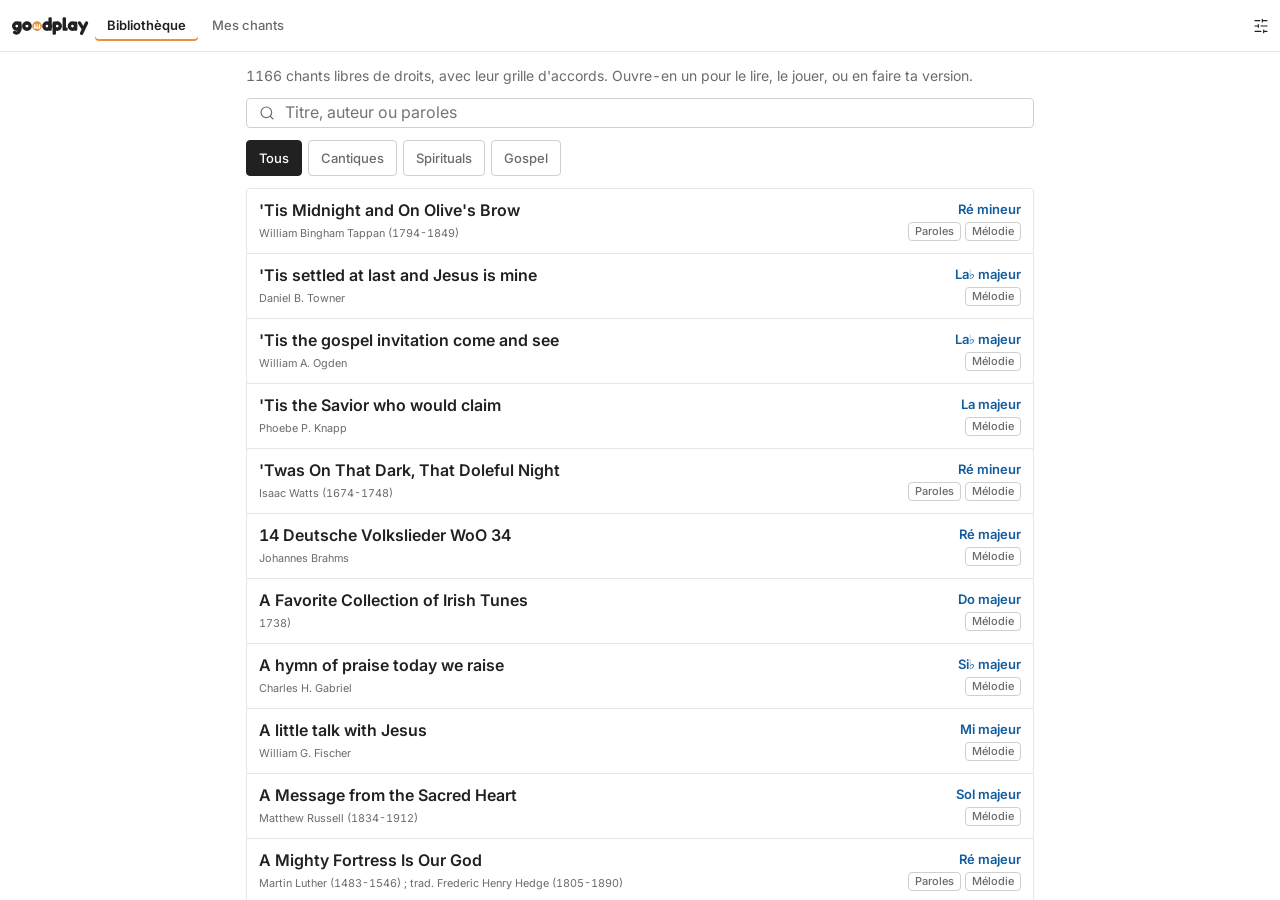
==== commit 8175f1ae: "Bibliothèque : 1 166 chants libres de droits, accords et mélodie Cantiques, cantiques gospel et negr" ====
--- a/index.html
+++ b/index.html
@@ -268,7 +268,6 @@
 <script src="js/enrichir.js"></script>
 <script src="js/audio.js"></script>
 <script src="js/clavier.js"></script>
-<script src="js/base-hymnes.js"></script>
 <script src="js/chant.js"></script>
 <script src="js/config.js"></script>
 <script src="js/compte.js"></script>
